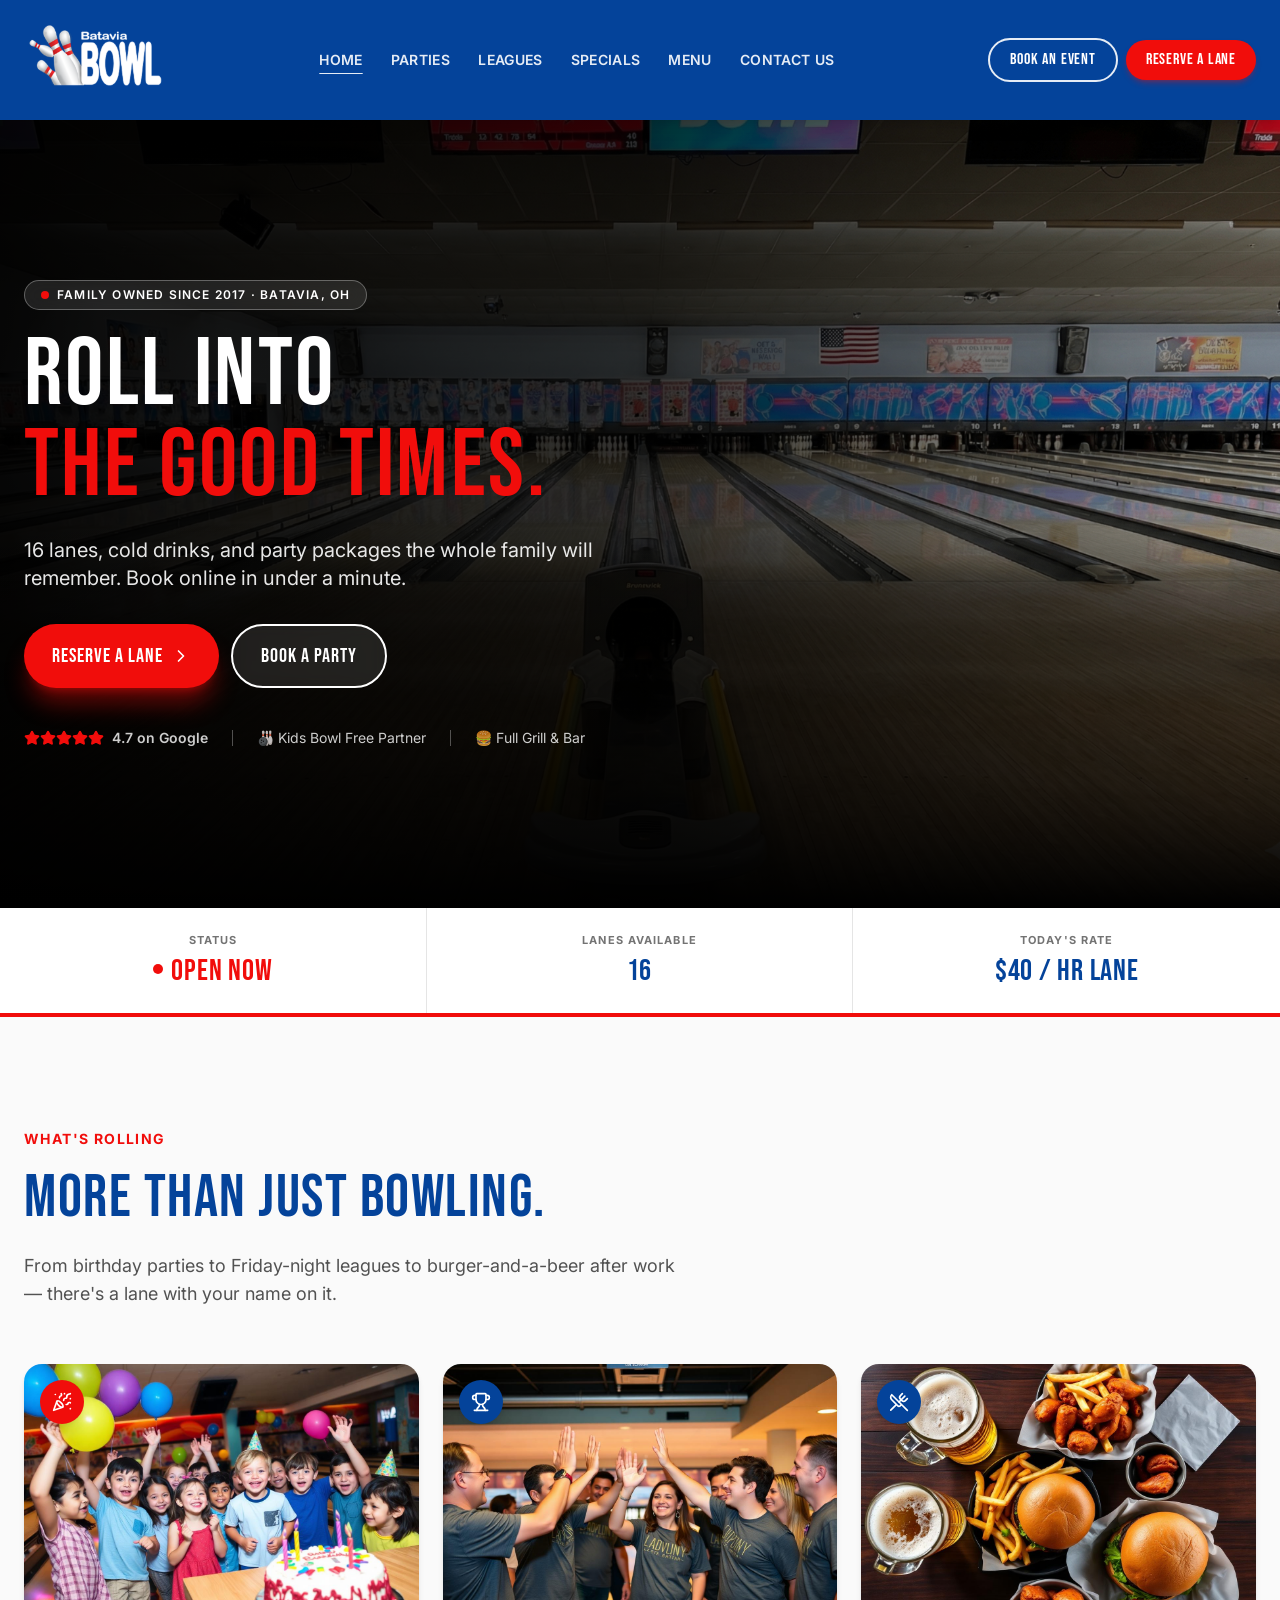
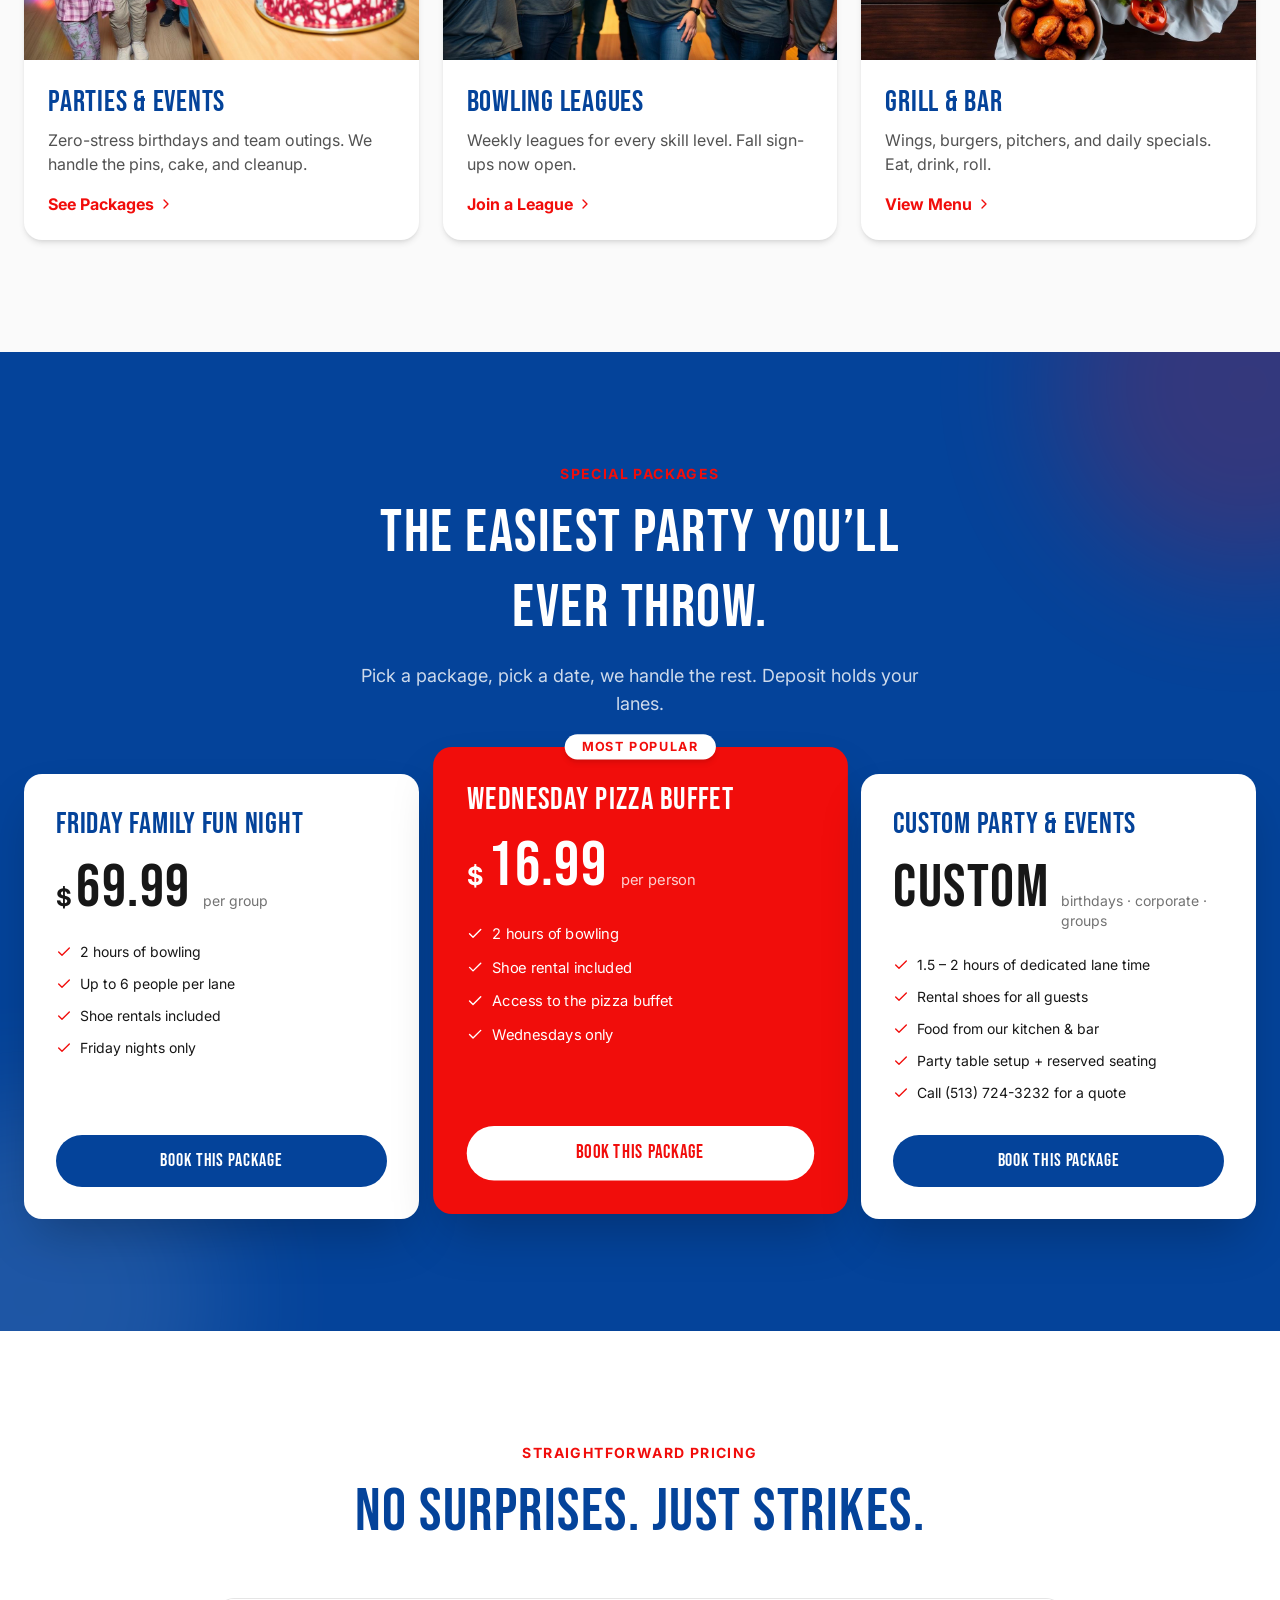
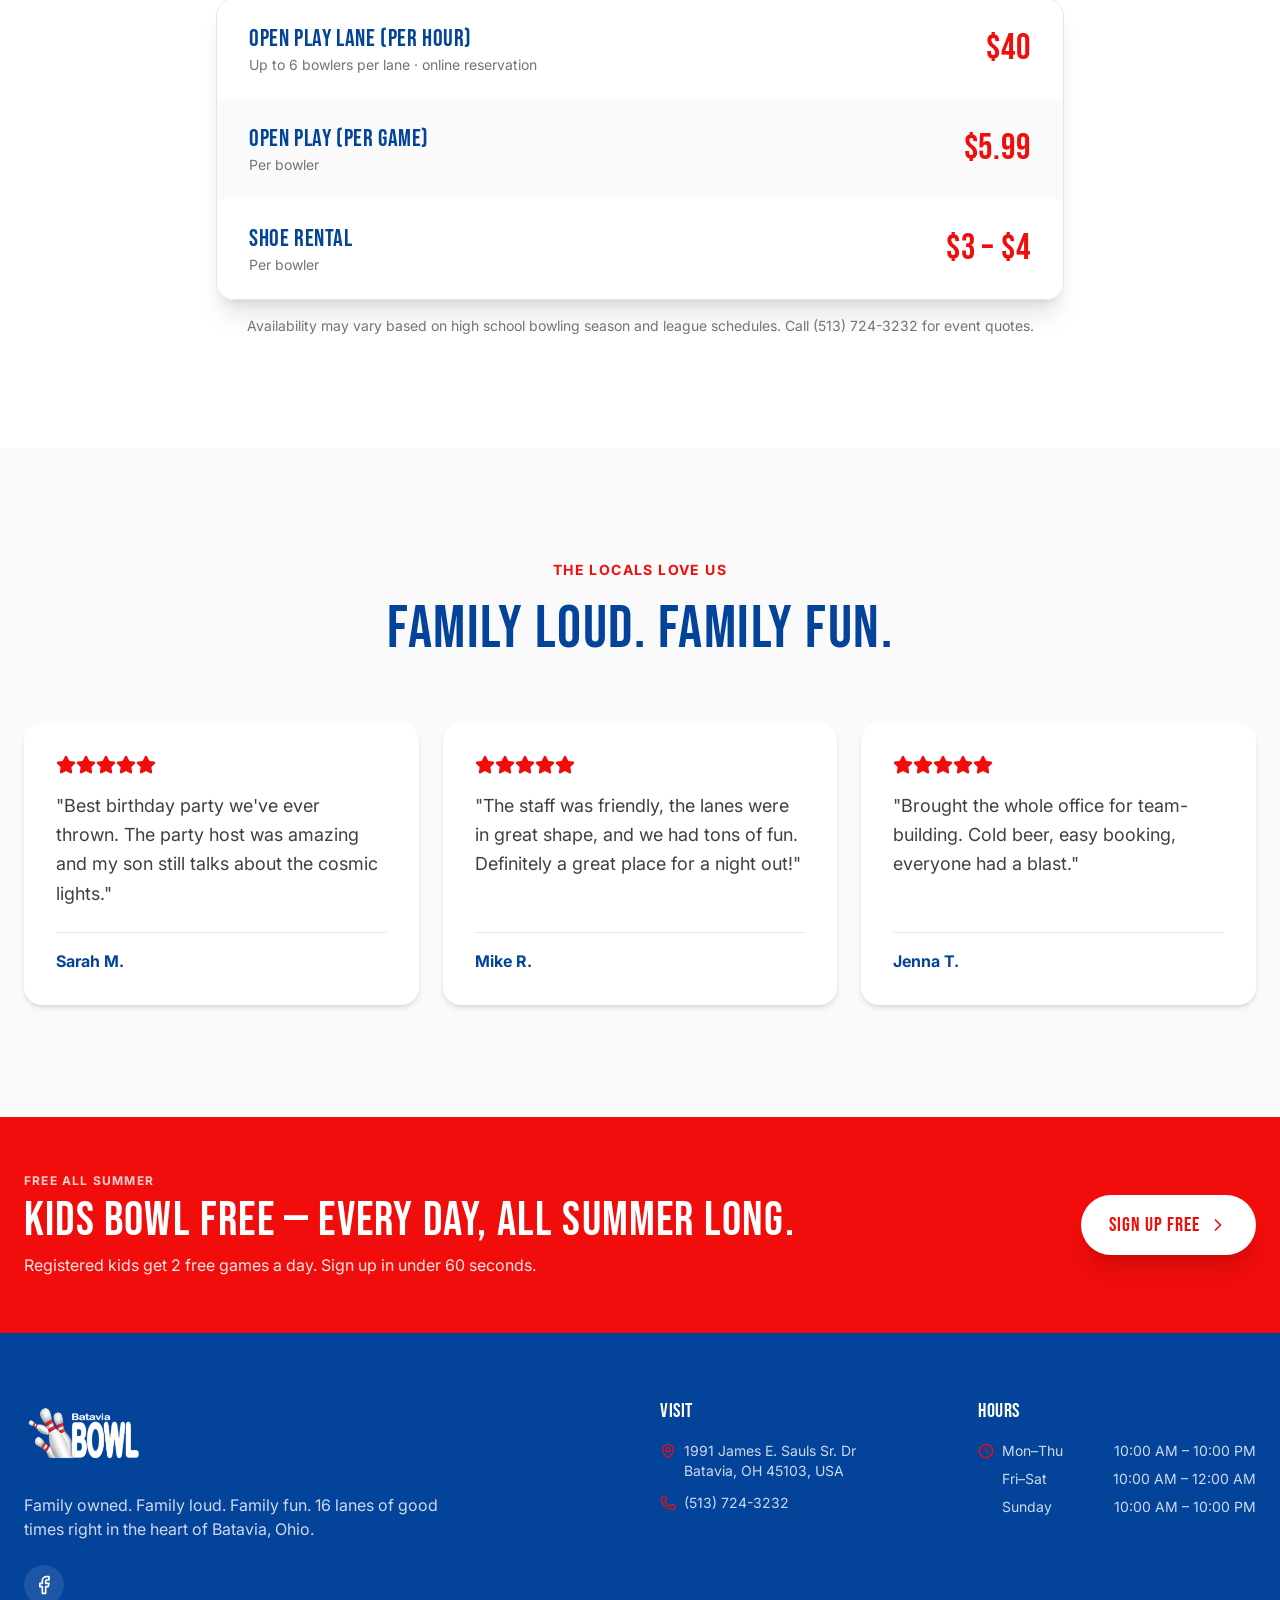
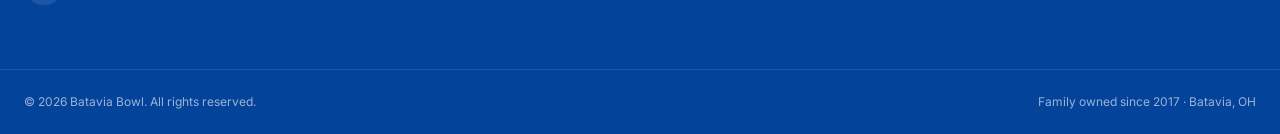
==== index.html @ 775bb680 "Undo: Website edit: Connector test (will be undone) (home)" ====
<!DOCTYPE html><html lang="en"><head><meta charSet="utf-8"/><meta name="viewport" content="width=device-width, initial-scale=1"/><link rel="preload" as="image" href="images/batavia-logo.png"/><link rel="preload" as="image" href="images/hero-lanes.png"/><link rel="stylesheet" href="assets/styles-CIpxWk8M.css" data-precedence="default"/><link rel="stylesheet" href="https://fonts.googleapis.com/css2?family=Bebas+Neue&amp;family=Inter:wght@400;500;600;700;800&amp;display=swap" data-precedence="default"/><title>Batavia Bowl — 16 Lanes, Parties &amp; Leagues in Batavia, OH</title><meta name="description" content="Family-owned bowling in Batavia, OH. Reserve a lane, book a birthday party, join a league, or grab a burger and a cold one at the grill."/><meta name="author" content="Batavia Bowl"/><meta property="og:title" content="Batavia Bowl — 16 Lanes, Parties &amp; Leagues in Batavia, OH"/><meta property="og:description" content="Family-owned bowling in Batavia, OH. Reserve a lane, book a birthday party, join a league, or grab a burger and a cold one at the grill."/><meta property="og:type" content="website"/><meta name="twitter:card" content="summary_large_image"/><meta name="twitter:title" content="Batavia Bowl — 16 Lanes, Parties &amp; Leagues in Batavia, OH"/><meta name="twitter:description" content="Family-owned bowling in Batavia, OH. Reserve a lane, book a birthday party, join a league, or grab a burger and a cold one at the grill."/><meta property="og:image" content="https://bataviabowl.com/images/hero-lanes.png"/><meta name="twitter:image" content="https://bataviabowl.com/images/hero-lanes.png"/><link rel="icon" href="favicon.ico" type="image/x-icon"/><link rel="preconnect" href="https://fonts.googleapis.com"/><link rel="preconnect" href="https://fonts.gstatic.com" crossorigin="anonymous"/>

</head><body><!--$--><div class="min-h-screen bg-white font-sans text-neutral-900"><header class="sticky top-0 z-40 bg-[#04439A] text-white shadow-lg"><div class="mx-auto flex max-w-7xl items-center justify-between gap-4 px-4 py-3 md:px-6"><a class="flex items-center active" href="./" data-status="active" aria-current="page"><img src="images/batavia-logo.png" alt="Batavia Bowl logo" class="h-20 w-auto object-contain md:h-24"/></a><nav class="hidden items-center gap-7 lg:flex"><a class="text-sm font-semibold uppercase tracking-wide text-white/90 transition hover:text-white text-white underline underline-offset-8" href="./" data-status="active" aria-current="page">Home</a><a href="parties/" class="text-sm font-semibold uppercase tracking-wide text-white/90 transition hover:text-white">Parties</a><a href="leagues/" class="text-sm font-semibold uppercase tracking-wide text-white/90 transition hover:text-white">Leagues</a><a href="specials/" class="text-sm font-semibold uppercase tracking-wide text-white/90 transition hover:text-white">Specials</a><a href="menu/" class="text-sm font-semibold uppercase tracking-wide text-white/90 transition hover:text-white">Menu</a><a href="contact/" class="text-sm font-semibold uppercase tracking-wide text-white/90 transition hover:text-white">Contact Us</a></nav><div class="hidden items-center gap-2 md:flex"><a href="https://api.leadconnectorhq.com/widget/form/eSursZNUZyg93Iup5MTq/?utm_campaign=bb_parties_campaign&amp;utm_source=Facebook+Ads&amp;utm_medium=Ads&amp;utm_content=book_your_party_here" target="_blank" rel="noreferrer" class="rounded-full border-2 border-white/90 px-4 py-2 font-display text-sm tracking-wider text-white transition hover:bg-white hover:text-[#04439A] lg:px-5 lg:text-base">Book an Event</a><a href="https://www.bowlnow.com/places/dK0dpq3gt28Mn5Jg6MRx/products" target="_blank" rel="noreferrer" class="rounded-full bg-[#F10D0B] px-4 py-2 font-display text-sm tracking-wider text-white shadow-md shadow-[#F10D0B]/30 transition hover:brightness-110 lg:px-5 lg:text-base">Reserve a Lane</a></div></div></header><section class="relative overflow-hidden bg-black" id="reserve"><div class="absolute inset-0"><img src="images/hero-lanes.png" alt="Batavia Bowl lanes" width="1920" height="1280" class="h-full w-full object-cover opacity-70"/><div class="absolute inset-0 bg-gradient-to-r from-black/95 via-black/70 to-transparent"></div><div class="absolute inset-0 bg-gradient-to-t from-black via-transparent to-transparent"></div></div><div class="relative mx-auto max-w-7xl px-4 py-20 md:px-6 md:py-32 lg:py-40"><div class="max-w-2xl text-white"><div class="mb-5 inline-flex items-center gap-2 rounded-full border border-white/30 bg-white/10 px-4 py-1.5 text-xs font-semibold uppercase tracking-widest backdrop-blur"><span class="h-2 w-2 animate-pulse rounded-full bg-[#F10D0B]"></span>Family owned since 2017 · Batavia, OH</div><h1 class="font-display text-5xl leading-[0.95] tracking-wide md:text-7xl lg:text-8xl">Roll Into <br/><span class="text-[#F10D0B]">The Good Times.</span></h1><p class="mt-6 max-w-xl text-lg text-white/90 md:text-xl">16 lanes, cold drinks, and party packages the whole family will remember. Book online in under a minute.</p><div class="mt-8 flex flex-wrap gap-3"><a href="https://www.bowlnow.com/places/dK0dpq3gt28Mn5Jg6MRx/products" target="_blank" rel="noopener noreferrer" class="group inline-flex items-center gap-2 rounded-full bg-[#F10D0B] px-7 py-4 font-display text-xl tracking-wider text-white shadow-xl shadow-[#F10D0B]/40 transition hover:brightness-110">Reserve a Lane<svg xmlns="http://www.w3.org/2000/svg" width="24" height="24" viewBox="0 0 24 24" fill="none" stroke="currentColor" stroke-width="2" stroke-linecap="round" stroke-linejoin="round" class="lucide lucide-chevron-right h-5 w-5 transition group-hover:translate-x-1" aria-hidden="true"><path d="m9 18 6-6-6-6"></path></svg></a><a href="https://api.leadconnectorhq.com/widget/form/eSursZNUZyg93Iup5MTq/?utm_campaign=bb_parties_campaign&amp;utm_source=Facebook+Ads&amp;utm_medium=Ads&amp;utm_content=book_your_party_here" target="_blank" rel="noopener noreferrer" class="inline-flex items-center gap-2 rounded-full border-2 border-white bg-white/10 px-7 py-4 font-display text-xl tracking-wider text-white backdrop-blur transition hover:bg-white hover:text-[#04439A]">Book a Party</a></div><div class="mt-10 flex flex-wrap items-center gap-6 text-sm text-white/80"><div class="flex items-center gap-2"><div class="flex text-[#F10D0B]"><svg xmlns="http://www.w3.org/2000/svg" width="24" height="24" viewBox="0 0 24 24" fill="none" stroke="currentColor" stroke-width="2" stroke-linecap="round" stroke-linejoin="round" class="lucide lucide-star h-4 w-4 fill-[#F10D0B]" aria-hidden="true"><path d="M11.525 2.295a.53.53 0 0 1 .95 0l2.31 4.679a2.123 2.123 0 0 0 1.595 1.16l5.166.756a.53.53 0 0 1 .294.904l-3.736 3.638a2.123 2.123 0 0 0-.611 1.878l.882 5.14a.53.53 0 0 1-.771.56l-4.618-2.428a2.122 2.122 0 0 0-1.973 0L6.396 21.01a.53.53 0 0 1-.77-.56l.881-5.139a2.122 2.122 0 0 0-.611-1.879L2.16 9.795a.53.53 0 0 1 .294-.906l5.165-.755a2.122 2.122 0 0 0 1.597-1.16z"></path></svg><svg xmlns="http://www.w3.org/2000/svg" width="24" height="24" viewBox="0 0 24 24" fill="none" stroke="currentColor" stroke-width="2" stroke-linecap="round" stroke-linejoin="round" class="lucide lucide-star h-4 w-4 fill-[#F10D0B]" aria-hidden="true"><path d="M11.525 2.295a.53.53 0 0 1 .95 0l2.31 4.679a2.123 2.123 0 0 0 1.595 1.16l5.166.756a.53.53 0 0 1 .294.904l-3.736 3.638a2.123 2.123 0 0 0-.611 1.878l.882 5.14a.53.53 0 0 1-.771.56l-4.618-2.428a2.122 2.122 0 0 0-1.973 0L6.396 21.01a.53.53 0 0 1-.77-.56l.881-5.139a2.122 2.122 0 0 0-.611-1.879L2.16 9.795a.53.53 0 0 1 .294-.906l5.165-.755a2.122 2.122 0 0 0 1.597-1.16z"></path></svg><svg xmlns="http://www.w3.org/2000/svg" width="24" height="24" viewBox="0 0 24 24" fill="none" stroke="currentColor" stroke-width="2" stroke-linecap="round" stroke-linejoin="round" class="lucide lucide-star h-4 w-4 fill-[#F10D0B]" aria-hidden="true"><path d="M11.525 2.295a.53.53 0 0 1 .95 0l2.31 4.679a2.123 2.123 0 0 0 1.595 1.16l5.166.756a.53.53 0 0 1 .294.904l-3.736 3.638a2.123 2.123 0 0 0-.611 1.878l.882 5.14a.53.53 0 0 1-.771.56l-4.618-2.428a2.122 2.122 0 0 0-1.973 0L6.396 21.01a.53.53 0 0 1-.77-.56l.881-5.139a2.122 2.122 0 0 0-.611-1.879L2.16 9.795a.53.53 0 0 1 .294-.906l5.165-.755a2.122 2.122 0 0 0 1.597-1.16z"></path></svg><svg xmlns="http://www.w3.org/2000/svg" width="24" height="24" viewBox="0 0 24 24" fill="none" stroke="currentColor" stroke-width="2" stroke-linecap="round" stroke-linejoin="round" class="lucide lucide-star h-4 w-4 fill-[#F10D0B]" aria-hidden="true"><path d="M11.525 2.295a.53.53 0 0 1 .95 0l2.31 4.679a2.123 2.123 0 0 0 1.595 1.16l5.166.756a.53.53 0 0 1 .294.904l-3.736 3.638a2.123 2.123 0 0 0-.611 1.878l.882 5.14a.53.53 0 0 1-.771.56l-4.618-2.428a2.122 2.122 0 0 0-1.973 0L6.396 21.01a.53.53 0 0 1-.77-.56l.881-5.139a2.122 2.122 0 0 0-.611-1.879L2.16 9.795a.53.53 0 0 1 .294-.906l5.165-.755a2.122 2.122 0 0 0 1.597-1.16z"></path></svg><svg xmlns="http://www.w3.org/2000/svg" width="24" height="24" viewBox="0 0 24 24" fill="none" stroke="currentColor" stroke-width="2" stroke-linecap="round" stroke-linejoin="round" class="lucide lucide-star h-4 w-4 fill-[#F10D0B]" aria-hidden="true"><path d="M11.525 2.295a.53.53 0 0 1 .95 0l2.31 4.679a2.123 2.123 0 0 0 1.595 1.16l5.166.756a.53.53 0 0 1 .294.904l-3.736 3.638a2.123 2.123 0 0 0-.611 1.878l.882 5.14a.53.53 0 0 1-.771.56l-4.618-2.428a2.122 2.122 0 0 0-1.973 0L6.396 21.01a.53.53 0 0 1-.77-.56l.881-5.139a2.122 2.122 0 0 0-.611-1.879L2.16 9.795a.53.53 0 0 1 .294-.906l5.165-.755a2.122 2.122 0 0 0 1.597-1.16z"></path></svg></div><span class="font-semibold">4.7 on Google</span></div><div class="hidden h-4 w-px bg-white/30 md:block"></div><span>🎳 Kids Bowl Free Partner</span><div class="hidden h-4 w-px bg-white/30 md:block"></div><span>🍔 Full Grill &amp; Bar</span></div></div></div></section><section class="border-b-4 border-[#F10D0B] bg-white"><div class="mx-auto grid max-w-7xl grid-cols-1 divide-x divide-neutral-200 md:grid-cols-3"><div class="px-4 py-5 text-center md:px-6 md:py-6"><div class="text-[11px] font-bold uppercase tracking-widest text-neutral-500">Status</div><div class="mt-1 font-display text-2xl tracking-wide md:text-3xl text-[#F10D0B]"><span class="mr-2 inline-block h-2.5 w-2.5 animate-pulse rounded-full bg-[#F10D0B] align-middle"></span>Open Now</div></div><div class="px-4 py-5 text-center md:px-6 md:py-6"><div class="text-[11px] font-bold uppercase tracking-widest text-neutral-500">Lanes Available</div><div class="mt-1 font-display text-2xl tracking-wide md:text-3xl text-[#04439A]">16</div></div><div class="px-4 py-5 text-center md:px-6 md:py-6"><div class="text-[11px] font-bold uppercase tracking-widest text-neutral-500">Today&#x27;s Rate</div><div class="mt-1 font-display text-2xl tracking-wide md:text-3xl text-[#04439A]">$40 / hr lane</div></div></div></section><section id="open-bowling" class="bg-neutral-50 py-20 md:py-28"><div class="mx-auto max-w-7xl px-4 md:px-6"><div class="mb-14 max-w-2xl"><div class="mb-3 text-sm font-bold uppercase tracking-widest text-[#F10D0B]">What&#x27;s Rolling</div><h2 class="font-display text-4xl leading-tight tracking-wide text-[#04439A] md:text-6xl">More Than Just Bowling.</h2><p class="mt-4 text-lg text-neutral-600">From birthday parties to Friday-night leagues to burger-and-a-beer after work — there&#x27;s a lane with your name on it.</p></div><div class="grid gap-6 md:grid-cols-3"><a href="parties/" class="group relative overflow-hidden rounded-2xl bg-white shadow-md transition hover:-translate-y-1 hover:shadow-2xl"><div class="relative aspect-[4/3] overflow-hidden"><img src="assets/party-kids-CyLF9zS3.jpg" alt="Parties &amp; Events" loading="lazy" width="1200" height="900" class="h-full w-full object-cover transition duration-500 group-hover:scale-105"/><div class="absolute left-4 top-4 flex h-11 w-11 items-center justify-center rounded-full text-white shadow-lg" style="background-color:#F10D0B"><svg xmlns="http://www.w3.org/2000/svg" width="24" height="24" viewBox="0 0 24 24" fill="none" stroke="currentColor" stroke-width="2" stroke-linecap="round" stroke-linejoin="round" class="lucide lucide-party-popper h-5 w-5" aria-hidden="true"><path d="M5.8 11.3 2 22l10.7-3.79"></path><path d="M4 3h.01"></path><path d="M22 8h.01"></path><path d="M15 2h.01"></path><path d="M22 20h.01"></path><path d="m22 2-2.24.75a2.9 2.9 0 0 0-1.96 3.12c.1.86-.57 1.63-1.45 1.63h-.38c-.86 0-1.6.6-1.76 1.44L14 10"></path><path d="m22 13-.82-.33c-.86-.34-1.82.2-1.98 1.11c-.11.7-.72 1.22-1.43 1.22H17"></path><path d="m11 2 .33.82c.34.86-.2 1.82-1.11 1.98C9.52 4.9 9 5.52 9 6.23V7"></path><path d="M11 13c1.93 1.93 2.83 4.17 2 5-.83.83-3.07-.07-5-2-1.93-1.93-2.83-4.17-2-5 .83-.83 3.07.07 5 2Z"></path></svg></div></div><div class="p-6"><h3 class="font-display text-2xl tracking-wide text-[#04439A] md:text-3xl">Parties &amp; Events</h3><p class="mt-2 text-neutral-600">Zero-stress birthdays and team outings. We handle the pins, cake, and cleanup.</p><span class="mt-4 inline-flex items-center gap-1 font-bold text-[#F10D0B]">See Packages<svg xmlns="http://www.w3.org/2000/svg" width="24" height="24" viewBox="0 0 24 24" fill="none" stroke="currentColor" stroke-width="2" stroke-linecap="round" stroke-linejoin="round" class="lucide lucide-chevron-right h-4 w-4 transition group-hover:translate-x-1" aria-hidden="true"><path d="m9 18 6-6-6-6"></path></svg></span></div></a><a href="leagues/" class="group relative overflow-hidden rounded-2xl bg-white shadow-md transition hover:-translate-y-1 hover:shadow-2xl"><div class="relative aspect-[4/3] overflow-hidden"><img src="assets/league-team-BLx3RUnw.jpg" alt="Bowling Leagues" loading="lazy" width="1200" height="900" class="h-full w-full object-cover transition duration-500 group-hover:scale-105"/><div class="absolute left-4 top-4 flex h-11 w-11 items-center justify-center rounded-full text-white shadow-lg" style="background-color:#04439A"><svg xmlns="http://www.w3.org/2000/svg" width="24" height="24" viewBox="0 0 24 24" fill="none" stroke="currentColor" stroke-width="2" stroke-linecap="round" stroke-linejoin="round" class="lucide lucide-trophy h-5 w-5" aria-hidden="true"><path d="M10 14.66v1.626a2 2 0 0 1-.976 1.696A5 5 0 0 0 7 21.978"></path><path d="M14 14.66v1.626a2 2 0 0 0 .976 1.696A5 5 0 0 1 17 21.978"></path><path d="M18 9h1.5a1 1 0 0 0 0-5H18"></path><path d="M4 22h16"></path><path d="M6 9a6 6 0 0 0 12 0V3a1 1 0 0 0-1-1H7a1 1 0 0 0-1 1z"></path><path d="M6 9H4.5a1 1 0 0 1 0-5H6"></path></svg></div></div><div class="p-6"><h3 class="font-display text-2xl tracking-wide text-[#04439A] md:text-3xl">Bowling Leagues</h3><p class="mt-2 text-neutral-600">Weekly leagues for every skill level. Fall sign-ups now open.</p><span class="mt-4 inline-flex items-center gap-1 font-bold text-[#F10D0B]">Join a League<svg xmlns="http://www.w3.org/2000/svg" width="24" height="24" viewBox="0 0 24 24" fill="none" stroke="currentColor" stroke-width="2" stroke-linecap="round" stroke-linejoin="round" class="lucide lucide-chevron-right h-4 w-4 transition group-hover:translate-x-1" aria-hidden="true"><path d="m9 18 6-6-6-6"></path></svg></span></div></a><a href="menu/" class="group relative overflow-hidden rounded-2xl bg-white shadow-md transition hover:-translate-y-1 hover:shadow-2xl"><div class="relative aspect-[4/3] overflow-hidden"><img src="assets/grill-food-BrB6WNMg.jpg" alt="Grill &amp; Bar" loading="lazy" width="1200" height="900" class="h-full w-full object-cover transition duration-500 group-hover:scale-105"/><div class="absolute left-4 top-4 flex h-11 w-11 items-center justify-center rounded-full text-white shadow-lg" style="background-color:#04439A"><svg xmlns="http://www.w3.org/2000/svg" width="24" height="24" viewBox="0 0 24 24" fill="none" stroke="currentColor" stroke-width="2" stroke-linecap="round" stroke-linejoin="round" class="lucide lucide-utensils-crossed h-5 w-5" aria-hidden="true"><path d="m16 2-2.3 2.3a3 3 0 0 0 0 4.2l1.8 1.8a3 3 0 0 0 4.2 0L22 8"></path><path d="M15 15 3.3 3.3a4.2 4.2 0 0 0 0 6l7.3 7.3c.7.7 2 .7 2.8 0L15 15Zm0 0 7 7"></path><path d="m2.1 21.8 6.4-6.3"></path><path d="m19 5-7 7"></path></svg></div></div><div class="p-6"><h3 class="font-display text-2xl tracking-wide text-[#04439A] md:text-3xl">Grill &amp; Bar</h3><p class="mt-2 text-neutral-600">Wings, burgers, pitchers, and daily specials. Eat, drink, roll.</p><span class="mt-4 inline-flex items-center gap-1 font-bold text-[#F10D0B]">View Menu<svg xmlns="http://www.w3.org/2000/svg" width="24" height="24" viewBox="0 0 24 24" fill="none" stroke="currentColor" stroke-width="2" stroke-linecap="round" stroke-linejoin="round" class="lucide lucide-chevron-right h-4 w-4 transition group-hover:translate-x-1" aria-hidden="true"><path d="m9 18 6-6-6-6"></path></svg></span></div></a></div></div></section><section id="parties" class="relative overflow-hidden bg-[#04439A] py-20 text-white md:py-28"><div class="pointer-events-none absolute -right-40 -top-40 h-96 w-96 rounded-full bg-[#F10D0B] opacity-20 blur-3xl"></div><div class="pointer-events-none absolute -bottom-40 -left-40 h-96 w-96 rounded-full bg-white opacity-10 blur-3xl"></div><div class="relative mx-auto max-w-7xl px-4 md:px-6"><div class="mb-14 text-center"><div class="mb-3 text-sm font-bold uppercase tracking-widest text-[#F10D0B]">Special Packages</div><h2 class="font-display text-4xl leading-tight tracking-wide md:text-6xl">The Easiest Party You’ll <br class="hidden md:block"/>Ever Throw.</h2><p class="mx-auto mt-4 max-w-xl text-lg text-white/80">Pick a package, pick a date, we handle the rest. Deposit holds your lanes.</p></div><div class="grid gap-6 md:grid-cols-3"><div class="relative flex flex-col rounded-2xl p-8 shadow-2xl bg-white text-neutral-900"><h3 class="font-display text-3xl tracking-wide text-[#04439A]">Friday Family Fun Night</h3><div class="mt-4 flex items-baseline gap-1"><span class="text-2xl font-bold">$</span><span class="font-display text-6xl tracking-wide">69.99</span><span class="ml-2 text-sm text-neutral-500">per group</span></div><ul class="mt-6 flex-1 space-y-3"><li class="flex items-start gap-2 text-sm"><svg xmlns="http://www.w3.org/2000/svg" width="24" height="24" viewBox="0 0 24 24" fill="none" stroke="currentColor" stroke-width="2" stroke-linecap="round" stroke-linejoin="round" class="lucide lucide-check mt-0.5 h-4 w-4 flex-shrink-0 text-[#F10D0B]" aria-hidden="true"><path d="M20 6 9 17l-5-5"></path></svg><span>2 hours of bowling</span></li><li class="flex items-start gap-2 text-sm"><svg xmlns="http://www.w3.org/2000/svg" width="24" height="24" viewBox="0 0 24 24" fill="none" stroke="currentColor" stroke-width="2" stroke-linecap="round" stroke-linejoin="round" class="lucide lucide-check mt-0.5 h-4 w-4 flex-shrink-0 text-[#F10D0B]" aria-hidden="true"><path d="M20 6 9 17l-5-5"></path></svg><span>Up to 6 people per lane</span></li><li class="flex items-start gap-2 text-sm"><svg xmlns="http://www.w3.org/2000/svg" width="24" height="24" viewBox="0 0 24 24" fill="none" stroke="currentColor" stroke-width="2" stroke-linecap="round" stroke-linejoin="round" class="lucide lucide-check mt-0.5 h-4 w-4 flex-shrink-0 text-[#F10D0B]" aria-hidden="true"><path d="M20 6 9 17l-5-5"></path></svg><span>Shoe rentals included</span></li><li class="flex items-start gap-2 text-sm"><svg xmlns="http://www.w3.org/2000/svg" width="24" height="24" viewBox="0 0 24 24" fill="none" stroke="currentColor" stroke-width="2" stroke-linecap="round" stroke-linejoin="round" class="lucide lucide-check mt-0.5 h-4 w-4 flex-shrink-0 text-[#F10D0B]" aria-hidden="true"><path d="M20 6 9 17l-5-5"></path></svg><span>Friday nights only</span></li></ul><a href="https://api.leadconnectorhq.com/widget/form/eSursZNUZyg93Iup5MTq/?utm_campaign=bb_parties_campaign&amp;utm_source=Facebook+Ads&amp;utm_medium=Ads&amp;utm_content=book_your_party_here" target="_blank" rel="noopener noreferrer" class="mt-8 inline-flex items-center justify-center gap-2 rounded-full px-6 py-3 font-display text-lg tracking-wider transition bg-[#04439A] text-white hover:brightness-110">Book This Package</a></div><div class="relative flex flex-col rounded-2xl p-8 shadow-2xl scale-100 bg-[#F10D0B] text-white md:-translate-y-4 md:scale-105"><span class="absolute -top-3 left-1/2 -translate-x-1/2 rounded-full bg-white px-4 py-1 text-xs font-bold uppercase tracking-widest text-[#F10D0B] shadow-md">Most Popular</span><h3 class="font-display text-3xl tracking-wide text-white">Wednesday Pizza Buffet</h3><div class="mt-4 flex items-baseline gap-1"><span class="text-2xl font-bold">$</span><span class="font-display text-6xl tracking-wide">16.99</span><span class="ml-2 text-sm text-white/80">per person</span></div><ul class="mt-6 flex-1 space-y-3"><li class="flex items-start gap-2 text-sm"><svg xmlns="http://www.w3.org/2000/svg" width="24" height="24" viewBox="0 0 24 24" fill="none" stroke="currentColor" stroke-width="2" stroke-linecap="round" stroke-linejoin="round" class="lucide lucide-check mt-0.5 h-4 w-4 flex-shrink-0 text-white" aria-hidden="true"><path d="M20 6 9 17l-5-5"></path></svg><span>2 hours of bowling</span></li><li class="flex items-start gap-2 text-sm"><svg xmlns="http://www.w3.org/2000/svg" width="24" height="24" viewBox="0 0 24 24" fill="none" stroke="currentColor" stroke-width="2" stroke-linecap="round" stroke-linejoin="round" class="lucide lucide-check mt-0.5 h-4 w-4 flex-shrink-0 text-white" aria-hidden="true"><path d="M20 6 9 17l-5-5"></path></svg><span>Shoe rental included</span></li><li class="flex items-start gap-2 text-sm"><svg xmlns="http://www.w3.org/2000/svg" width="24" height="24" viewBox="0 0 24 24" fill="none" stroke="currentColor" stroke-width="2" stroke-linecap="round" stroke-linejoin="round" class="lucide lucide-check mt-0.5 h-4 w-4 flex-shrink-0 text-white" aria-hidden="true"><path d="M20 6 9 17l-5-5"></path></svg><span>Access to the pizza buffet</span></li><li class="flex items-start gap-2 text-sm"><svg xmlns="http://www.w3.org/2000/svg" width="24" height="24" viewBox="0 0 24 24" fill="none" stroke="currentColor" stroke-width="2" stroke-linecap="round" stroke-linejoin="round" class="lucide lucide-check mt-0.5 h-4 w-4 flex-shrink-0 text-white" aria-hidden="true"><path d="M20 6 9 17l-5-5"></path></svg><span>Wednesdays only</span></li></ul><a href="https://api.leadconnectorhq.com/widget/form/eSursZNUZyg93Iup5MTq/?utm_campaign=bb_parties_campaign&amp;utm_source=Facebook+Ads&amp;utm_medium=Ads&amp;utm_content=book_your_party_here" target="_blank" rel="noopener noreferrer" class="mt-8 inline-flex items-center justify-center gap-2 rounded-full px-6 py-3 font-display text-lg tracking-wider transition bg-white text-[#F10D0B] hover:bg-neutral-100">Book This Package</a></div><div class="relative flex flex-col rounded-2xl p-8 shadow-2xl bg-white text-neutral-900"><h3 class="font-display text-3xl tracking-wide text-[#04439A]">Custom Party &amp; Events</h3><div class="mt-4 flex items-baseline gap-1"><span class="font-display text-6xl tracking-wide">Custom</span><span class="ml-2 text-sm text-neutral-500">birthdays · corporate · groups</span></div><ul class="mt-6 flex-1 space-y-3"><li class="flex items-start gap-2 text-sm"><svg xmlns="http://www.w3.org/2000/svg" width="24" height="24" viewBox="0 0 24 24" fill="none" stroke="currentColor" stroke-width="2" stroke-linecap="round" stroke-linejoin="round" class="lucide lucide-check mt-0.5 h-4 w-4 flex-shrink-0 text-[#F10D0B]" aria-hidden="true"><path d="M20 6 9 17l-5-5"></path></svg><span>1.5 – 2 hours of dedicated lane time</span></li><li class="flex items-start gap-2 text-sm"><svg xmlns="http://www.w3.org/2000/svg" width="24" height="24" viewBox="0 0 24 24" fill="none" stroke="currentColor" stroke-width="2" stroke-linecap="round" stroke-linejoin="round" class="lucide lucide-check mt-0.5 h-4 w-4 flex-shrink-0 text-[#F10D0B]" aria-hidden="true"><path d="M20 6 9 17l-5-5"></path></svg><span>Rental shoes for all guests</span></li><li class="flex items-start gap-2 text-sm"><svg xmlns="http://www.w3.org/2000/svg" width="24" height="24" viewBox="0 0 24 24" fill="none" stroke="currentColor" stroke-width="2" stroke-linecap="round" stroke-linejoin="round" class="lucide lucide-check mt-0.5 h-4 w-4 flex-shrink-0 text-[#F10D0B]" aria-hidden="true"><path d="M20 6 9 17l-5-5"></path></svg><span>Food from our kitchen &amp; bar</span></li><li class="flex items-start gap-2 text-sm"><svg xmlns="http://www.w3.org/2000/svg" width="24" height="24" viewBox="0 0 24 24" fill="none" stroke="currentColor" stroke-width="2" stroke-linecap="round" stroke-linejoin="round" class="lucide lucide-check mt-0.5 h-4 w-4 flex-shrink-0 text-[#F10D0B]" aria-hidden="true"><path d="M20 6 9 17l-5-5"></path></svg><span>Party table setup + reserved seating</span></li><li class="flex items-start gap-2 text-sm"><svg xmlns="http://www.w3.org/2000/svg" width="24" height="24" viewBox="0 0 24 24" fill="none" stroke="currentColor" stroke-width="2" stroke-linecap="round" stroke-linejoin="round" class="lucide lucide-check mt-0.5 h-4 w-4 flex-shrink-0 text-[#F10D0B]" aria-hidden="true"><path d="M20 6 9 17l-5-5"></path></svg><span>Call (513) 724-3232 for a quote</span></li></ul><a href="https://api.leadconnectorhq.com/widget/form/eSursZNUZyg93Iup5MTq/?utm_campaign=bb_parties_campaign&amp;utm_source=Facebook+Ads&amp;utm_medium=Ads&amp;utm_content=book_your_party_here" target="_blank" rel="noopener noreferrer" class="mt-8 inline-flex items-center justify-center gap-2 rounded-full px-6 py-3 font-display text-lg tracking-wider transition bg-[#04439A] text-white hover:brightness-110">Book This Package</a></div></div></div></section><section id="pricing" class="bg-white py-20 md:py-28"><div class="mx-auto max-w-4xl px-4 md:px-6"><div class="mb-12 text-center"><div class="mb-3 text-sm font-bold uppercase tracking-widest text-[#F10D0B]">Straightforward Pricing</div><h2 class="font-display text-4xl leading-tight tracking-wide text-[#04439A] md:text-6xl">No Surprises. Just Strikes.</h2></div><div class="overflow-hidden rounded-2xl border border-neutral-200 shadow-xl"><div class="flex flex-col items-start justify-between gap-2 px-6 py-6 md:flex-row md:items-center md:px-8 bg-white"><div><div class="font-display text-xl tracking-wide text-[#04439A] md:text-2xl">Open Play Lane (per hour)</div><div class="text-sm text-neutral-500">Up to 6 bowlers per lane · online reservation</div></div><div class="font-display text-3xl tracking-wide text-[#F10D0B] md:text-4xl">$40</div></div><div class="flex flex-col items-start justify-between gap-2 px-6 py-6 md:flex-row md:items-center md:px-8 bg-neutral-50"><div><div class="font-display text-xl tracking-wide text-[#04439A] md:text-2xl">Open Play (per game)</div><div class="text-sm text-neutral-500">Per bowler</div></div><div class="font-display text-3xl tracking-wide text-[#F10D0B] md:text-4xl">$5.99</div></div><div class="flex flex-col items-start justify-between gap-2 px-6 py-6 md:flex-row md:items-center md:px-8 bg-white"><div><div class="font-display text-xl tracking-wide text-[#04439A] md:text-2xl">Shoe Rental</div><div class="text-sm text-neutral-500">Per bowler</div></div><div class="font-display text-3xl tracking-wide text-[#F10D0B] md:text-4xl">$3 – $4</div></div></div><p class="mt-4 text-center text-sm text-neutral-500">Availability may vary based on high school bowling season and league schedules. Call (513) 724-3232 for event quotes.</p></div></section><section class="bg-neutral-50 py-20 md:py-28"><div class="mx-auto max-w-7xl px-4 md:px-6"><div class="mb-14 text-center"><div class="mb-3 text-sm font-bold uppercase tracking-widest text-[#F10D0B]">The Locals Love Us</div><h2 class="font-display text-4xl leading-tight tracking-wide text-[#04439A] md:text-6xl">Family Loud. Family Fun.</h2></div><div class="grid gap-6 md:grid-cols-3"><figure class="flex flex-col rounded-2xl bg-white p-8 shadow-md"><div class="mb-4 flex text-[#F10D0B]"><svg xmlns="http://www.w3.org/2000/svg" width="24" height="24" viewBox="0 0 24 24" fill="none" stroke="currentColor" stroke-width="2" stroke-linecap="round" stroke-linejoin="round" class="lucide lucide-star h-5 w-5 fill-[#F10D0B]" aria-hidden="true"><path d="M11.525 2.295a.53.53 0 0 1 .95 0l2.31 4.679a2.123 2.123 0 0 0 1.595 1.16l5.166.756a.53.53 0 0 1 .294.904l-3.736 3.638a2.123 2.123 0 0 0-.611 1.878l.882 5.14a.53.53 0 0 1-.771.56l-4.618-2.428a2.122 2.122 0 0 0-1.973 0L6.396 21.01a.53.53 0 0 1-.77-.56l.881-5.139a2.122 2.122 0 0 0-.611-1.879L2.16 9.795a.53.53 0 0 1 .294-.906l5.165-.755a2.122 2.122 0 0 0 1.597-1.16z"></path></svg><svg xmlns="http://www.w3.org/2000/svg" width="24" height="24" viewBox="0 0 24 24" fill="none" stroke="currentColor" stroke-width="2" stroke-linecap="round" stroke-linejoin="round" class="lucide lucide-star h-5 w-5 fill-[#F10D0B]" aria-hidden="true"><path d="M11.525 2.295a.53.53 0 0 1 .95 0l2.31 4.679a2.123 2.123 0 0 0 1.595 1.16l5.166.756a.53.53 0 0 1 .294.904l-3.736 3.638a2.123 2.123 0 0 0-.611 1.878l.882 5.14a.53.53 0 0 1-.771.56l-4.618-2.428a2.122 2.122 0 0 0-1.973 0L6.396 21.01a.53.53 0 0 1-.77-.56l.881-5.139a2.122 2.122 0 0 0-.611-1.879L2.16 9.795a.53.53 0 0 1 .294-.906l5.165-.755a2.122 2.122 0 0 0 1.597-1.16z"></path></svg><svg xmlns="http://www.w3.org/2000/svg" width="24" height="24" viewBox="0 0 24 24" fill="none" stroke="currentColor" stroke-width="2" stroke-linecap="round" stroke-linejoin="round" class="lucide lucide-star h-5 w-5 fill-[#F10D0B]" aria-hidden="true"><path d="M11.525 2.295a.53.53 0 0 1 .95 0l2.31 4.679a2.123 2.123 0 0 0 1.595 1.16l5.166.756a.53.53 0 0 1 .294.904l-3.736 3.638a2.123 2.123 0 0 0-.611 1.878l.882 5.14a.53.53 0 0 1-.771.56l-4.618-2.428a2.122 2.122 0 0 0-1.973 0L6.396 21.01a.53.53 0 0 1-.77-.56l.881-5.139a2.122 2.122 0 0 0-.611-1.879L2.16 9.795a.53.53 0 0 1 .294-.906l5.165-.755a2.122 2.122 0 0 0 1.597-1.16z"></path></svg><svg xmlns="http://www.w3.org/2000/svg" width="24" height="24" viewBox="0 0 24 24" fill="none" stroke="currentColor" stroke-width="2" stroke-linecap="round" stroke-linejoin="round" class="lucide lucide-star h-5 w-5 fill-[#F10D0B]" aria-hidden="true"><path d="M11.525 2.295a.53.53 0 0 1 .95 0l2.31 4.679a2.123 2.123 0 0 0 1.595 1.16l5.166.756a.53.53 0 0 1 .294.904l-3.736 3.638a2.123 2.123 0 0 0-.611 1.878l.882 5.14a.53.53 0 0 1-.771.56l-4.618-2.428a2.122 2.122 0 0 0-1.973 0L6.396 21.01a.53.53 0 0 1-.77-.56l.881-5.139a2.122 2.122 0 0 0-.611-1.879L2.16 9.795a.53.53 0 0 1 .294-.906l5.165-.755a2.122 2.122 0 0 0 1.597-1.16z"></path></svg><svg xmlns="http://www.w3.org/2000/svg" width="24" height="24" viewBox="0 0 24 24" fill="none" stroke="currentColor" stroke-width="2" stroke-linecap="round" stroke-linejoin="round" class="lucide lucide-star h-5 w-5 fill-[#F10D0B]" aria-hidden="true"><path d="M11.525 2.295a.53.53 0 0 1 .95 0l2.31 4.679a2.123 2.123 0 0 0 1.595 1.16l5.166.756a.53.53 0 0 1 .294.904l-3.736 3.638a2.123 2.123 0 0 0-.611 1.878l.882 5.14a.53.53 0 0 1-.771.56l-4.618-2.428a2.122 2.122 0 0 0-1.973 0L6.396 21.01a.53.53 0 0 1-.77-.56l.881-5.139a2.122 2.122 0 0 0-.611-1.879L2.16 9.795a.53.53 0 0 1 .294-.906l5.165-.755a2.122 2.122 0 0 0 1.597-1.16z"></path></svg></div><blockquote class="flex-1 text-lg leading-relaxed text-neutral-700">&quot;<!-- -->Best birthday party we&#x27;ve ever thrown. The party host was amazing and my son still talks about the cosmic lights.<!-- -->&quot;</blockquote><figcaption class="mt-6 border-t border-neutral-200 pt-4"><div class="font-bold text-[#04439A]">Sarah M.</div></figcaption></figure><figure class="flex flex-col rounded-2xl bg-white p-8 shadow-md"><div class="mb-4 flex text-[#F10D0B]"><svg xmlns="http://www.w3.org/2000/svg" width="24" height="24" viewBox="0 0 24 24" fill="none" stroke="currentColor" stroke-width="2" stroke-linecap="round" stroke-linejoin="round" class="lucide lucide-star h-5 w-5 fill-[#F10D0B]" aria-hidden="true"><path d="M11.525 2.295a.53.53 0 0 1 .95 0l2.31 4.679a2.123 2.123 0 0 0 1.595 1.16l5.166.756a.53.53 0 0 1 .294.904l-3.736 3.638a2.123 2.123 0 0 0-.611 1.878l.882 5.14a.53.53 0 0 1-.771.56l-4.618-2.428a2.122 2.122 0 0 0-1.973 0L6.396 21.01a.53.53 0 0 1-.77-.56l.881-5.139a2.122 2.122 0 0 0-.611-1.879L2.16 9.795a.53.53 0 0 1 .294-.906l5.165-.755a2.122 2.122 0 0 0 1.597-1.16z"></path></svg><svg xmlns="http://www.w3.org/2000/svg" width="24" height="24" viewBox="0 0 24 24" fill="none" stroke="currentColor" stroke-width="2" stroke-linecap="round" stroke-linejoin="round" class="lucide lucide-star h-5 w-5 fill-[#F10D0B]" aria-hidden="true"><path d="M11.525 2.295a.53.53 0 0 1 .95 0l2.31 4.679a2.123 2.123 0 0 0 1.595 1.16l5.166.756a.53.53 0 0 1 .294.904l-3.736 3.638a2.123 2.123 0 0 0-.611 1.878l.882 5.14a.53.53 0 0 1-.771.56l-4.618-2.428a2.122 2.122 0 0 0-1.973 0L6.396 21.01a.53.53 0 0 1-.77-.56l.881-5.139a2.122 2.122 0 0 0-.611-1.879L2.16 9.795a.53.53 0 0 1 .294-.906l5.165-.755a2.122 2.122 0 0 0 1.597-1.16z"></path></svg><svg xmlns="http://www.w3.org/2000/svg" width="24" height="24" viewBox="0 0 24 24" fill="none" stroke="currentColor" stroke-width="2" stroke-linecap="round" stroke-linejoin="round" class="lucide lucide-star h-5 w-5 fill-[#F10D0B]" aria-hidden="true"><path d="M11.525 2.295a.53.53 0 0 1 .95 0l2.31 4.679a2.123 2.123 0 0 0 1.595 1.16l5.166.756a.53.53 0 0 1 .294.904l-3.736 3.638a2.123 2.123 0 0 0-.611 1.878l.882 5.14a.53.53 0 0 1-.771.56l-4.618-2.428a2.122 2.122 0 0 0-1.973 0L6.396 21.01a.53.53 0 0 1-.77-.56l.881-5.139a2.122 2.122 0 0 0-.611-1.879L2.16 9.795a.53.53 0 0 1 .294-.906l5.165-.755a2.122 2.122 0 0 0 1.597-1.16z"></path></svg><svg xmlns="http://www.w3.org/2000/svg" width="24" height="24" viewBox="0 0 24 24" fill="none" stroke="currentColor" stroke-width="2" stroke-linecap="round" stroke-linejoin="round" class="lucide lucide-star h-5 w-5 fill-[#F10D0B]" aria-hidden="true"><path d="M11.525 2.295a.53.53 0 0 1 .95 0l2.31 4.679a2.123 2.123 0 0 0 1.595 1.16l5.166.756a.53.53 0 0 1 .294.904l-3.736 3.638a2.123 2.123 0 0 0-.611 1.878l.882 5.14a.53.53 0 0 1-.771.56l-4.618-2.428a2.122 2.122 0 0 0-1.973 0L6.396 21.01a.53.53 0 0 1-.77-.56l.881-5.139a2.122 2.122 0 0 0-.611-1.879L2.16 9.795a.53.53 0 0 1 .294-.906l5.165-.755a2.122 2.122 0 0 0 1.597-1.16z"></path></svg><svg xmlns="http://www.w3.org/2000/svg" width="24" height="24" viewBox="0 0 24 24" fill="none" stroke="currentColor" stroke-width="2" stroke-linecap="round" stroke-linejoin="round" class="lucide lucide-star h-5 w-5 fill-[#F10D0B]" aria-hidden="true"><path d="M11.525 2.295a.53.53 0 0 1 .95 0l2.31 4.679a2.123 2.123 0 0 0 1.595 1.16l5.166.756a.53.53 0 0 1 .294.904l-3.736 3.638a2.123 2.123 0 0 0-.611 1.878l.882 5.14a.53.53 0 0 1-.771.56l-4.618-2.428a2.122 2.122 0 0 0-1.973 0L6.396 21.01a.53.53 0 0 1-.77-.56l.881-5.139a2.122 2.122 0 0 0-.611-1.879L2.16 9.795a.53.53 0 0 1 .294-.906l5.165-.755a2.122 2.122 0 0 0 1.597-1.16z"></path></svg></div><blockquote class="flex-1 text-lg leading-relaxed text-neutral-700">&quot;<!-- -->The staff was friendly, the lanes were in great shape, and we had tons of fun. Definitely a great place for a night out!<!-- -->&quot;</blockquote><figcaption class="mt-6 border-t border-neutral-200 pt-4"><div class="font-bold text-[#04439A]">Mike R.</div></figcaption></figure><figure class="flex flex-col rounded-2xl bg-white p-8 shadow-md"><div class="mb-4 flex text-[#F10D0B]"><svg xmlns="http://www.w3.org/2000/svg" width="24" height="24" viewBox="0 0 24 24" fill="none" stroke="currentColor" stroke-width="2" stroke-linecap="round" stroke-linejoin="round" class="lucide lucide-star h-5 w-5 fill-[#F10D0B]" aria-hidden="true"><path d="M11.525 2.295a.53.53 0 0 1 .95 0l2.31 4.679a2.123 2.123 0 0 0 1.595 1.16l5.166.756a.53.53 0 0 1 .294.904l-3.736 3.638a2.123 2.123 0 0 0-.611 1.878l.882 5.14a.53.53 0 0 1-.771.56l-4.618-2.428a2.122 2.122 0 0 0-1.973 0L6.396 21.01a.53.53 0 0 1-.77-.56l.881-5.139a2.122 2.122 0 0 0-.611-1.879L2.16 9.795a.53.53 0 0 1 .294-.906l5.165-.755a2.122 2.122 0 0 0 1.597-1.16z"></path></svg><svg xmlns="http://www.w3.org/2000/svg" width="24" height="24" viewBox="0 0 24 24" fill="none" stroke="currentColor" stroke-width="2" stroke-linecap="round" stroke-linejoin="round" class="lucide lucide-star h-5 w-5 fill-[#F10D0B]" aria-hidden="true"><path d="M11.525 2.295a.53.53 0 0 1 .95 0l2.31 4.679a2.123 2.123 0 0 0 1.595 1.16l5.166.756a.53.53 0 0 1 .294.904l-3.736 3.638a2.123 2.123 0 0 0-.611 1.878l.882 5.14a.53.53 0 0 1-.771.56l-4.618-2.428a2.122 2.122 0 0 0-1.973 0L6.396 21.01a.53.53 0 0 1-.77-.56l.881-5.139a2.122 2.122 0 0 0-.611-1.879L2.16 9.795a.53.53 0 0 1 .294-.906l5.165-.755a2.122 2.122 0 0 0 1.597-1.16z"></path></svg><svg xmlns="http://www.w3.org/2000/svg" width="24" height="24" viewBox="0 0 24 24" fill="none" stroke="currentColor" stroke-width="2" stroke-linecap="round" stroke-linejoin="round" class="lucide lucide-star h-5 w-5 fill-[#F10D0B]" aria-hidden="true"><path d="M11.525 2.295a.53.53 0 0 1 .95 0l2.31 4.679a2.123 2.123 0 0 0 1.595 1.16l5.166.756a.53.53 0 0 1 .294.904l-3.736 3.638a2.123 2.123 0 0 0-.611 1.878l.882 5.14a.53.53 0 0 1-.771.56l-4.618-2.428a2.122 2.122 0 0 0-1.973 0L6.396 21.01a.53.53 0 0 1-.77-.56l.881-5.139a2.122 2.122 0 0 0-.611-1.879L2.16 9.795a.53.53 0 0 1 .294-.906l5.165-.755a2.122 2.122 0 0 0 1.597-1.16z"></path></svg><svg xmlns="http://www.w3.org/2000/svg" width="24" height="24" viewBox="0 0 24 24" fill="none" stroke="currentColor" stroke-width="2" stroke-linecap="round" stroke-linejoin="round" class="lucide lucide-star h-5 w-5 fill-[#F10D0B]" aria-hidden="true"><path d="M11.525 2.295a.53.53 0 0 1 .95 0l2.31 4.679a2.123 2.123 0 0 0 1.595 1.16l5.166.756a.53.53 0 0 1 .294.904l-3.736 3.638a2.123 2.123 0 0 0-.611 1.878l.882 5.14a.53.53 0 0 1-.771.56l-4.618-2.428a2.122 2.122 0 0 0-1.973 0L6.396 21.01a.53.53 0 0 1-.77-.56l.881-5.139a2.122 2.122 0 0 0-.611-1.879L2.16 9.795a.53.53 0 0 1 .294-.906l5.165-.755a2.122 2.122 0 0 0 1.597-1.16z"></path></svg><svg xmlns="http://www.w3.org/2000/svg" width="24" height="24" viewBox="0 0 24 24" fill="none" stroke="currentColor" stroke-width="2" stroke-linecap="round" stroke-linejoin="round" class="lucide lucide-star h-5 w-5 fill-[#F10D0B]" aria-hidden="true"><path d="M11.525 2.295a.53.53 0 0 1 .95 0l2.31 4.679a2.123 2.123 0 0 0 1.595 1.16l5.166.756a.53.53 0 0 1 .294.904l-3.736 3.638a2.123 2.123 0 0 0-.611 1.878l.882 5.14a.53.53 0 0 1-.771.56l-4.618-2.428a2.122 2.122 0 0 0-1.973 0L6.396 21.01a.53.53 0 0 1-.77-.56l.881-5.139a2.122 2.122 0 0 0-.611-1.879L2.16 9.795a.53.53 0 0 1 .294-.906l5.165-.755a2.122 2.122 0 0 0 1.597-1.16z"></path></svg></div><blockquote class="flex-1 text-lg leading-relaxed text-neutral-700">&quot;<!-- -->Brought the whole office for team-building. Cold beer, easy booking, everyone had a blast.<!-- -->&quot;</blockquote><figcaption class="mt-6 border-t border-neutral-200 pt-4"><div class="font-bold text-[#04439A]">Jenna T.</div></figcaption></figure></div></div></section><section id="leagues" class="bg-[#F10D0B] py-14 text-white"><div class="mx-auto flex max-w-7xl flex-col items-center justify-between gap-6 px-4 text-center md:flex-row md:px-6 md:text-left"><div><div class="mb-2 text-xs font-bold uppercase tracking-widest text-white/80">Free All Summer</div><h3 class="font-display text-3xl tracking-wide md:text-5xl">Kids Bowl Free — Every Day, All Summer Long.</h3><p class="mt-2 max-w-xl text-white/90">Registered kids get 2 free games a day. Sign up in under 60 seconds.</p></div><a href="https://www.kidsbowlfree.com/index.php" target="_blank" rel="noreferrer" class="inline-flex items-center gap-2 rounded-full bg-white px-7 py-4 font-display text-xl tracking-wider text-[#F10D0B] shadow-xl transition hover:bg-neutral-100">Sign Up Free<svg xmlns="http://www.w3.org/2000/svg" width="24" height="24" viewBox="0 0 24 24" fill="none" stroke="currentColor" stroke-width="2" stroke-linecap="round" stroke-linejoin="round" class="lucide lucide-chevron-right h-5 w-5" aria-hidden="true"><path d="m9 18 6-6-6-6"></path></svg></a></div></section><footer id="food" class="bg-[#04439A] text-white"><div class="mx-auto grid max-w-7xl gap-10 px-4 py-16 md:grid-cols-4 md:px-6"><div class="md:col-span-2"><div class="flex items-center"><img src="images/batavia-logo.png" alt="Batavia Bowl logo" class="h-20 w-auto object-contain"/></div><p class="mt-4 max-w-md text-white/80">Family owned. Family loud. Family fun. 16 lanes of good times right in the heart of Batavia, Ohio.</p><div class="mt-6 flex gap-3"><a href="https://www.facebook.com/Bata%E2%80%A6RgDNYDkH2GCiFlOHR-pQ" target="_blank" rel="noopener noreferrer" class="flex h-10 w-10 items-center justify-center rounded-full bg-white/10 transition hover:bg-[#F10D0B]" aria-label="Facebook"><svg xmlns="http://www.w3.org/2000/svg" width="24" height="24" viewBox="0 0 24 24" fill="none" stroke="currentColor" stroke-width="2" stroke-linecap="round" stroke-linejoin="round" class="lucide lucide-facebook h-5 w-5" aria-hidden="true"><path d="M18 2h-3a5 5 0 0 0-5 5v3H7v4h3v8h4v-8h3l1-4h-4V7a1 1 0 0 1 1-1h3z"></path></svg></a></div></div><div><h4 class="mb-4 font-display text-xl tracking-wide">Visit</h4><ul class="space-y-3 text-sm text-white/80"><li class="flex items-start gap-2"><svg xmlns="http://www.w3.org/2000/svg" width="24" height="24" viewBox="0 0 24 24" fill="none" stroke="currentColor" stroke-width="2" stroke-linecap="round" stroke-linejoin="round" class="lucide lucide-map-pin mt-0.5 h-4 w-4 flex-shrink-0 text-[#F10D0B]" aria-hidden="true"><path d="M20 10c0 4.993-5.539 10.193-7.399 11.799a1 1 0 0 1-1.202 0C9.539 20.193 4 14.993 4 10a8 8 0 0 1 16 0"></path><circle cx="12" cy="10" r="3"></circle></svg><span>1991 James E. Sauls Sr. Dr<br/>Batavia, OH 45103, USA</span></li><li class="flex items-center gap-2"><svg xmlns="http://www.w3.org/2000/svg" width="24" height="24" viewBox="0 0 24 24" fill="none" stroke="currentColor" stroke-width="2" stroke-linecap="round" stroke-linejoin="round" class="lucide lucide-phone h-4 w-4 flex-shrink-0 text-[#F10D0B]" aria-hidden="true"><path d="M13.832 16.568a1 1 0 0 0 1.213-.303l.355-.465A2 2 0 0 1 17 15h3a2 2 0 0 1 2 2v3a2 2 0 0 1-2 2A18 18 0 0 1 2 4a2 2 0 0 1 2-2h3a2 2 0 0 1 2 2v3a2 2 0 0 1-.8 1.6l-.468.351a1 1 0 0 0-.292 1.233 14 14 0 0 0 6.392 6.384"></path></svg><a href="tel:5137243232" class="hover:text-white">(513) 724-3232</a></li></ul></div><div><h4 class="mb-4 font-display text-xl tracking-wide">Hours</h4><ul class="space-y-2 text-sm text-white/80"><li class="flex justify-between gap-4"><span class="flex items-center gap-2"><svg xmlns="http://www.w3.org/2000/svg" width="24" height="24" viewBox="0 0 24 24" fill="none" stroke="currentColor" stroke-width="2" stroke-linecap="round" stroke-linejoin="round" class="lucide lucide-clock h-4 w-4 text-[#F10D0B]" aria-hidden="true"><circle cx="12" cy="12" r="10"></circle><path d="M12 6v6l4 2"></path></svg>Mon–Thu</span><span>10:00 AM – 10:00 PM</span></li><li class="flex justify-between gap-4"><span class="pl-6">Fri–Sat</span><span>10:00 AM – 12:00 AM</span></li><li class="flex justify-between gap-4"><span class="pl-6">Sunday</span><span>10:00 AM – 10:00 PM</span></li></ul></div></div><div class="border-t border-white/10"><div class="mx-auto flex max-w-7xl flex-col items-center justify-between gap-2 px-4 py-6 text-xs text-white/60 md:flex-row md:px-6"><p>© <!-- -->2026<!-- --> Batavia Bowl. All rights reserved.</p><p>Family owned since 2017 · Batavia, OH</p></div></div></footer><div class="fixed inset-x-0 bottom-0 z-40 flex gap-2 border-t border-neutral-200 bg-white p-3 shadow-2xl md:hidden"><a href="https://www.bowlnow.com/places/dK0dpq3gt28Mn5Jg6MRx/products" target="_blank" rel="noopener noreferrer" class="flex flex-1 items-center justify-center gap-2 rounded-full bg-[#F10D0B] px-4 py-3 font-display text-lg tracking-wider text-white"><svg xmlns="http://www.w3.org/2000/svg" width="24" height="24" viewBox="0 0 24 24" fill="none" stroke="currentColor" stroke-width="2" stroke-linecap="round" stroke-linejoin="round" class="lucide lucide-calendar h-4 w-4" aria-hidden="true"><path d="M8 2v4"></path><path d="M16 2v4"></path><rect width="18" height="18" x="3" y="4" rx="2"></rect><path d="M3 10h18"></path></svg>Reserve</a><a href="parties/" class="flex flex-1 items-center justify-center gap-2 rounded-full bg-[#04439A] px-4 py-3 font-display text-lg tracking-wider text-white"><svg xmlns="http://www.w3.org/2000/svg" width="24" height="24" viewBox="0 0 24 24" fill="none" stroke="currentColor" stroke-width="2" stroke-linecap="round" stroke-linejoin="round" class="lucide lucide-party-popper h-4 w-4" aria-hidden="true"><path d="M5.8 11.3 2 22l10.7-3.79"></path><path d="M4 3h.01"></path><path d="M22 8h.01"></path><path d="M15 2h.01"></path><path d="M22 20h.01"></path><path d="m22 2-2.24.75a2.9 2.9 0 0 0-1.96 3.12c.1.86-.57 1.63-1.45 1.63h-.38c-.86 0-1.6.6-1.76 1.44L14 10"></path><path d="m22 13-.82-.33c-.86-.34-1.82.2-1.98 1.11c-.11.7-.72 1.22-1.43 1.22H17"></path><path d="m11 2 .33.82c.34.86-.2 1.82-1.11 1.98C9.52 4.9 9 5.52 9 6.23V7"></path><path d="M11 13c1.93 1.93 2.83 4.17 2 5-.83.83-3.07-.07-5-2-1.93-1.93-2.83-4.17-2-5 .83-.83 3.07.07 5 2Z"></path></svg>Party</a></div></div><!--/$--><section aria-label="Notifications alt+T" tabindex="-1" aria-live="polite" aria-relevant="additions text" aria-atomic="false"></section>


</body></html>
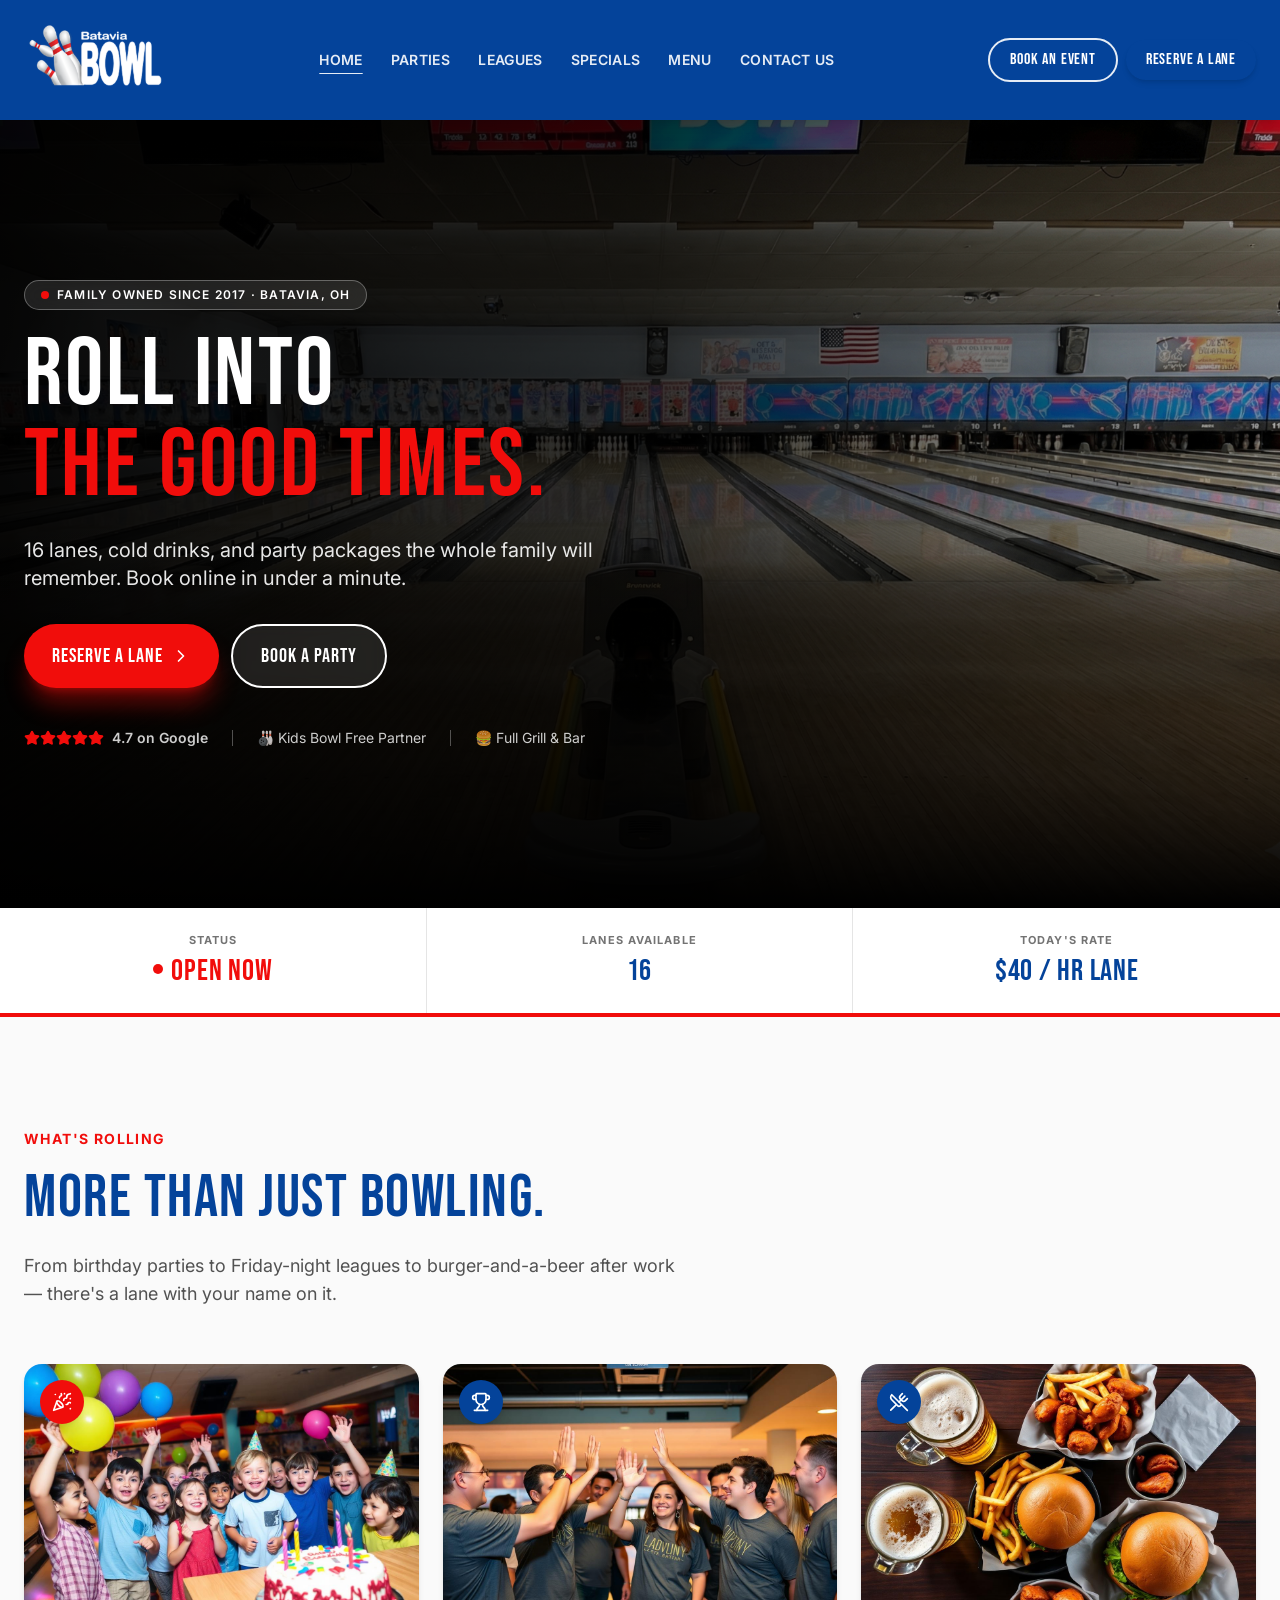
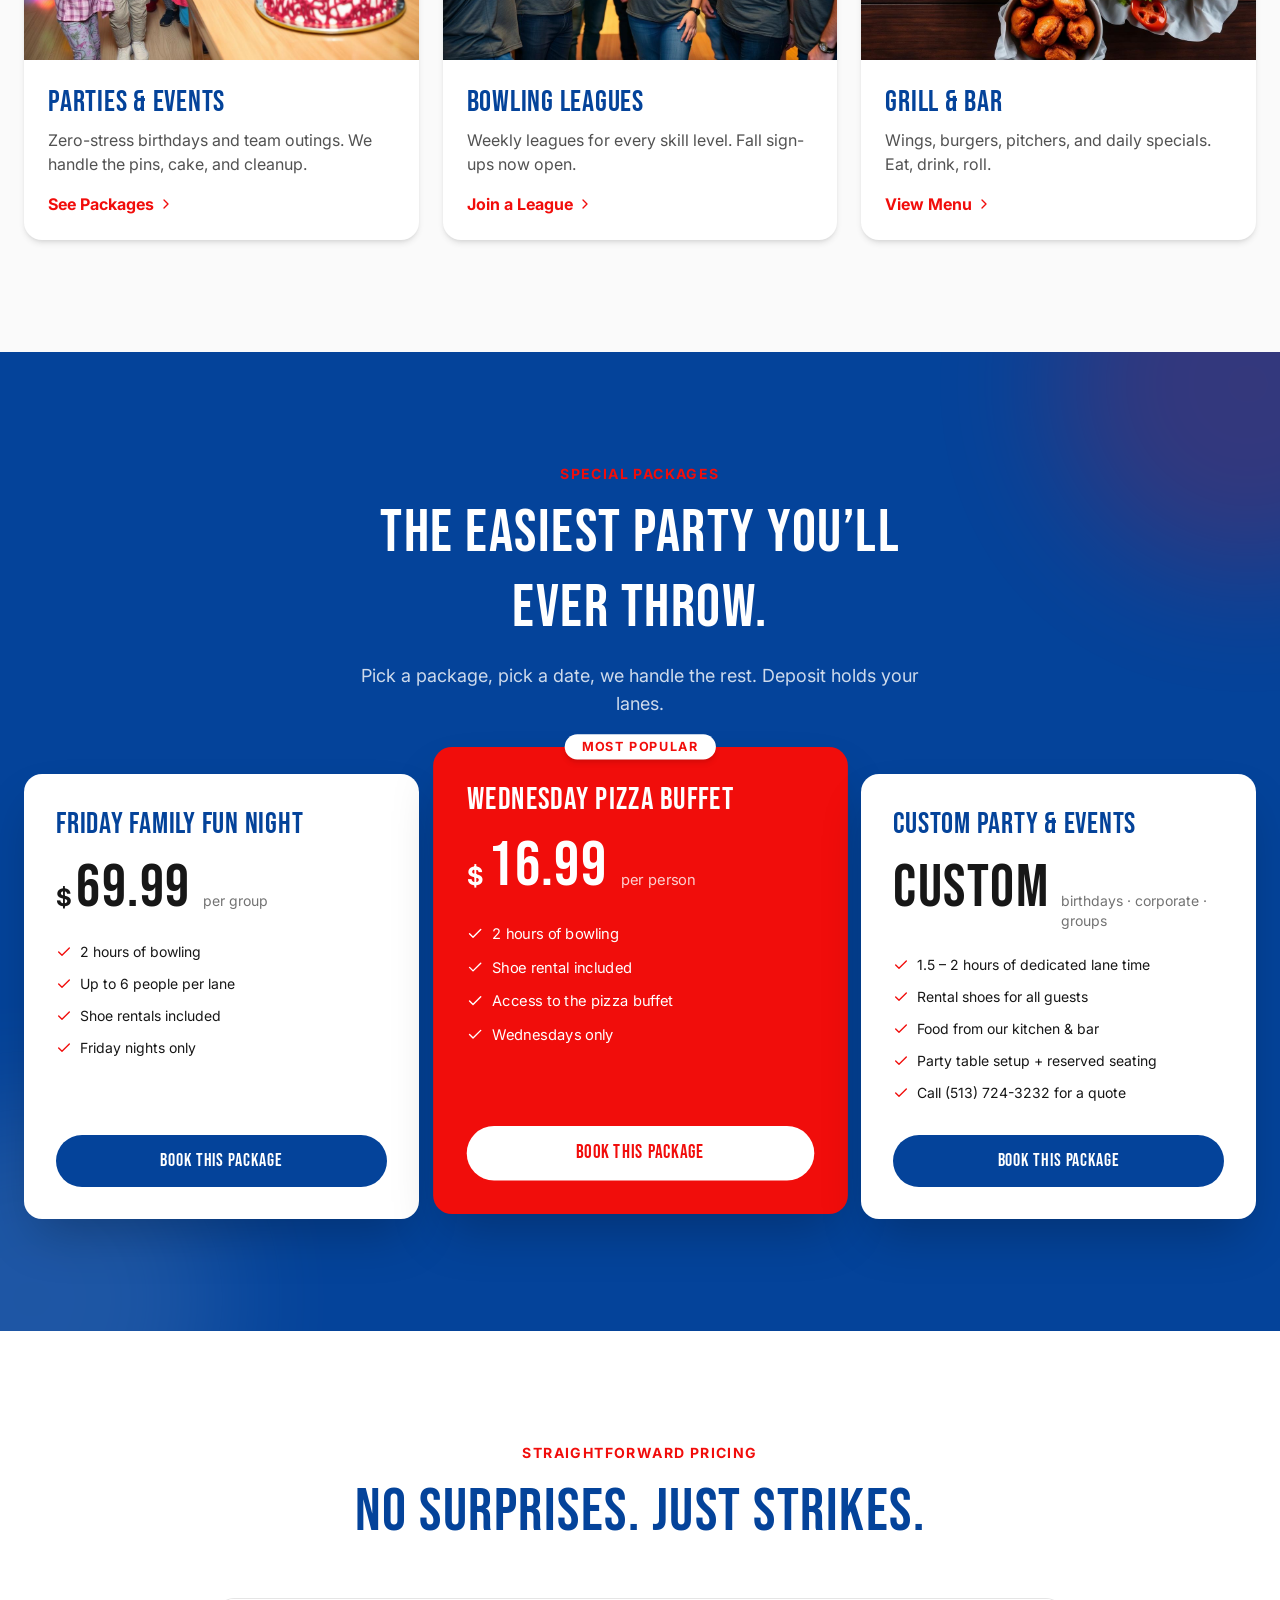
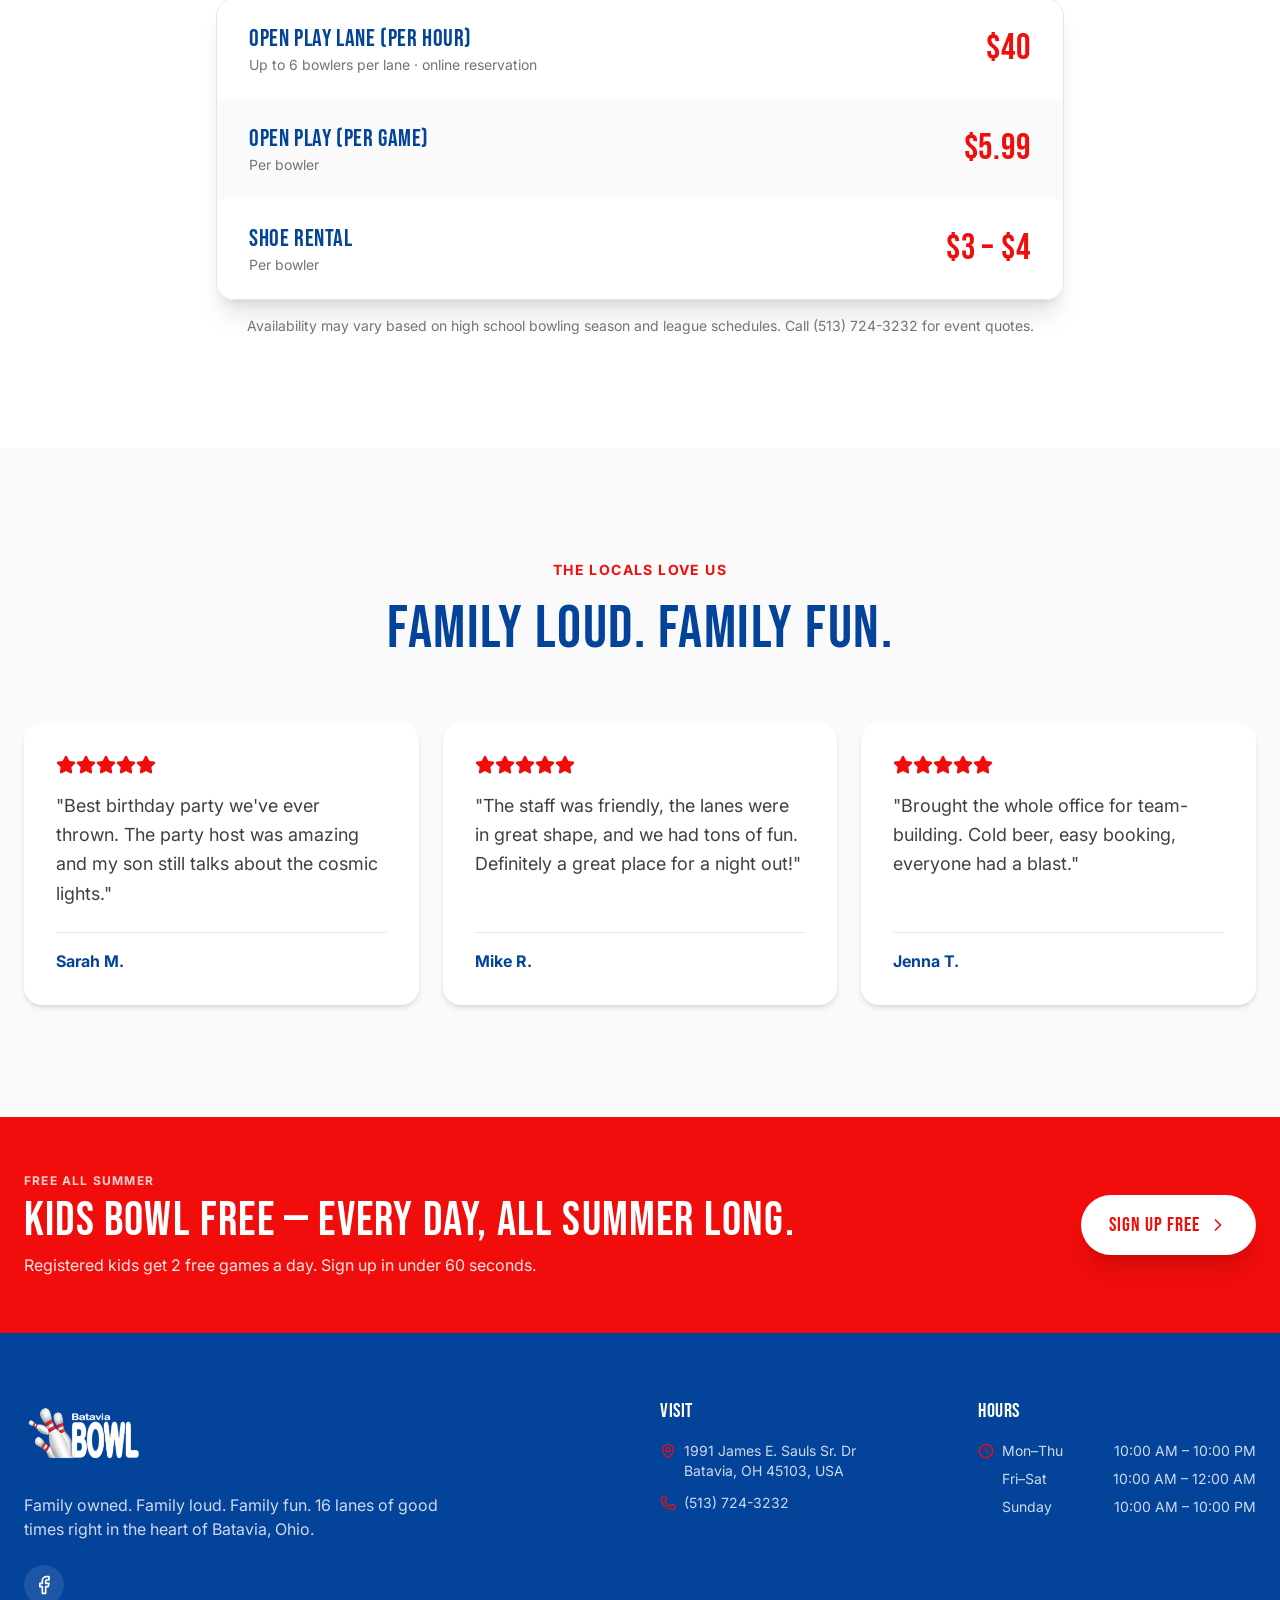
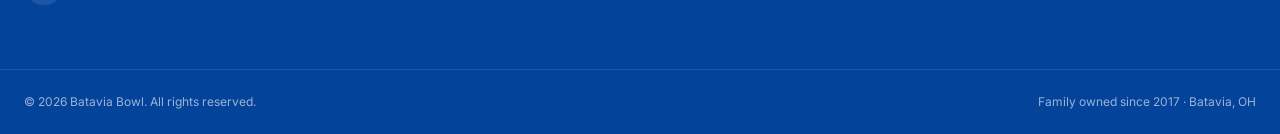
==== commit a12cac7f: "Website edit: Changed header Reserve a Lane button to orange (home)" ====
--- a/index.html
+++ b/index.html
@@ -1,6 +1,6 @@
 <!DOCTYPE html><html lang="en"><head><meta charSet="utf-8"/><meta name="viewport" content="width=device-width, initial-scale=1"/><link rel="preload" as="image" href="images/batavia-logo.png"/><link rel="preload" as="image" href="images/hero-lanes.png"/><link rel="stylesheet" href="assets/styles-CIpxWk8M.css" data-precedence="default"/><link rel="stylesheet" href="https://fonts.googleapis.com/css2?family=Bebas+Neue&amp;family=Inter:wght@400;500;600;700;800&amp;display=swap" data-precedence="default"/><title>Batavia Bowl — 16 Lanes, Parties &amp; Leagues in Batavia, OH</title><meta name="description" content="Family-owned bowling in Batavia, OH. Reserve a lane, book a birthday party, join a league, or grab a burger and a cold one at the grill."/><meta name="author" content="Batavia Bowl"/><meta property="og:title" content="Batavia Bowl — 16 Lanes, Parties &amp; Leagues in Batavia, OH"/><meta property="og:description" content="Family-owned bowling in Batavia, OH. Reserve a lane, book a birthday party, join a league, or grab a burger and a cold one at the grill."/><meta property="og:type" content="website"/><meta name="twitter:card" content="summary_large_image"/><meta name="twitter:title" content="Batavia Bowl — 16 Lanes, Parties &amp; Leagues in Batavia, OH"/><meta name="twitter:description" content="Family-owned bowling in Batavia, OH. Reserve a lane, book a birthday party, join a league, or grab a burger and a cold one at the grill."/><meta property="og:image" content="https://bataviabowl.com/images/hero-lanes.png"/><meta name="twitter:image" content="https://bataviabowl.com/images/hero-lanes.png"/><link rel="icon" href="favicon.ico" type="image/x-icon"/><link rel="preconnect" href="https://fonts.googleapis.com"/><link rel="preconnect" href="https://fonts.gstatic.com" crossorigin="anonymous"/>
 
-</head><body><!--$--><div class="min-h-screen bg-white font-sans text-neutral-900"><header class="sticky top-0 z-40 bg-[#04439A] text-white shadow-lg"><div class="mx-auto flex max-w-7xl items-center justify-between gap-4 px-4 py-3 md:px-6"><a class="flex items-center active" href="./" data-status="active" aria-current="page"><img src="images/batavia-logo.png" alt="Batavia Bowl logo" class="h-20 w-auto object-contain md:h-24"/></a><nav class="hidden items-center gap-7 lg:flex"><a class="text-sm font-semibold uppercase tracking-wide text-white/90 transition hover:text-white text-white underline underline-offset-8" href="./" data-status="active" aria-current="page">Home</a><a href="parties/" class="text-sm font-semibold uppercase tracking-wide text-white/90 transition hover:text-white">Parties</a><a href="leagues/" class="text-sm font-semibold uppercase tracking-wide text-white/90 transition hover:text-white">Leagues</a><a href="specials/" class="text-sm font-semibold uppercase tracking-wide text-white/90 transition hover:text-white">Specials</a><a href="menu/" class="text-sm font-semibold uppercase tracking-wide text-white/90 transition hover:text-white">Menu</a><a href="contact/" class="text-sm font-semibold uppercase tracking-wide text-white/90 transition hover:text-white">Contact Us</a></nav><div class="hidden items-center gap-2 md:flex"><a href="https://api.leadconnectorhq.com/widget/form/eSursZNUZyg93Iup5MTq/?utm_campaign=bb_parties_campaign&amp;utm_source=Facebook+Ads&amp;utm_medium=Ads&amp;utm_content=book_your_party_here" target="_blank" rel="noreferrer" class="rounded-full border-2 border-white/90 px-4 py-2 font-display text-sm tracking-wider text-white transition hover:bg-white hover:text-[#04439A] lg:px-5 lg:text-base">Book an Event</a><a href="https://www.bowlnow.com/places/dK0dpq3gt28Mn5Jg6MRx/products" target="_blank" rel="noreferrer" class="rounded-full bg-[#F10D0B] px-4 py-2 font-display text-sm tracking-wider text-white shadow-md shadow-[#F10D0B]/30 transition hover:brightness-110 lg:px-5 lg:text-base">Reserve a Lane</a></div></div></header><section class="relative overflow-hidden bg-black" id="reserve"><div class="absolute inset-0"><img src="images/hero-lanes.png" alt="Batavia Bowl lanes" width="1920" height="1280" class="h-full w-full object-cover opacity-70"/><div class="absolute inset-0 bg-gradient-to-r from-black/95 via-black/70 to-transparent"></div><div class="absolute inset-0 bg-gradient-to-t from-black via-transparent to-transparent"></div></div><div class="relative mx-auto max-w-7xl px-4 py-20 md:px-6 md:py-32 lg:py-40"><div class="max-w-2xl text-white"><div class="mb-5 inline-flex items-center gap-2 rounded-full border border-white/30 bg-white/10 px-4 py-1.5 text-xs font-semibold uppercase tracking-widest backdrop-blur"><span class="h-2 w-2 animate-pulse rounded-full bg-[#F10D0B]"></span>Family owned since 2017 · Batavia, OH</div><h1 class="font-display text-5xl leading-[0.95] tracking-wide md:text-7xl lg:text-8xl">Roll Into <br/><span class="text-[#F10D0B]">The Good Times.</span></h1><p class="mt-6 max-w-xl text-lg text-white/90 md:text-xl">16 lanes, cold drinks, and party packages the whole family will remember. Book online in under a minute.</p><div class="mt-8 flex flex-wrap gap-3"><a href="https://www.bowlnow.com/places/dK0dpq3gt28Mn5Jg6MRx/products" target="_blank" rel="noopener noreferrer" class="group inline-flex items-center gap-2 rounded-full bg-[#F10D0B] px-7 py-4 font-display text-xl tracking-wider text-white shadow-xl shadow-[#F10D0B]/40 transition hover:brightness-110">Reserve a Lane<svg xmlns="http://www.w3.org/2000/svg" width="24" height="24" viewBox="0 0 24 24" fill="none" stroke="currentColor" stroke-width="2" stroke-linecap="round" stroke-linejoin="round" class="lucide lucide-chevron-right h-5 w-5 transition group-hover:translate-x-1" aria-hidden="true"><path d="m9 18 6-6-6-6"></path></svg></a><a href="https://api.leadconnectorhq.com/widget/form/eSursZNUZyg93Iup5MTq/?utm_campaign=bb_parties_campaign&amp;utm_source=Facebook+Ads&amp;utm_medium=Ads&amp;utm_content=book_your_party_here" target="_blank" rel="noopener noreferrer" class="inline-flex items-center gap-2 rounded-full border-2 border-white bg-white/10 px-7 py-4 font-display text-xl tracking-wider text-white backdrop-blur transition hover:bg-white hover:text-[#04439A]">Book a Party</a></div><div class="mt-10 flex flex-wrap items-center gap-6 text-sm text-white/80"><div class="flex items-center gap-2"><div class="flex text-[#F10D0B]"><svg xmlns="http://www.w3.org/2000/svg" width="24" height="24" viewBox="0 0 24 24" fill="none" stroke="currentColor" stroke-width="2" stroke-linecap="round" stroke-linejoin="round" class="lucide lucide-star h-4 w-4 fill-[#F10D0B]" aria-hidden="true"><path d="M11.525 2.295a.53.53 0 0 1 .95 0l2.31 4.679a2.123 2.123 0 0 0 1.595 1.16l5.166.756a.53.53 0 0 1 .294.904l-3.736 3.638a2.123 2.123 0 0 0-.611 1.878l.882 5.14a.53.53 0 0 1-.771.56l-4.618-2.428a2.122 2.122 0 0 0-1.973 0L6.396 21.01a.53.53 0 0 1-.77-.56l.881-5.139a2.122 2.122 0 0 0-.611-1.879L2.16 9.795a.53.53 0 0 1 .294-.906l5.165-.755a2.122 2.122 0 0 0 1.597-1.16z"></path></svg><svg xmlns="http://www.w3.org/2000/svg" width="24" height="24" viewBox="0 0 24 24" fill="none" stroke="currentColor" stroke-width="2" stroke-linecap="round" stroke-linejoin="round" class="lucide lucide-star h-4 w-4 fill-[#F10D0B]" aria-hidden="true"><path d="M11.525 2.295a.53.53 0 0 1 .95 0l2.31 4.679a2.123 2.123 0 0 0 1.595 1.16l5.166.756a.53.53 0 0 1 .294.904l-3.736 3.638a2.123 2.123 0 0 0-.611 1.878l.882 5.14a.53.53 0 0 1-.771.56l-4.618-2.428a2.122 2.122 0 0 0-1.973 0L6.396 21.01a.53.53 0 0 1-.77-.56l.881-5.139a2.122 2.122 0 0 0-.611-1.879L2.16 9.795a.53.53 0 0 1 .294-.906l5.165-.755a2.122 2.122 0 0 0 1.597-1.16z"></path></svg><svg xmlns="http://www.w3.org/2000/svg" width="24" height="24" viewBox="0 0 24 24" fill="none" stroke="currentColor" stroke-width="2" stroke-linecap="round" stroke-linejoin="round" class="lucide lucide-star h-4 w-4 fill-[#F10D0B]" aria-hidden="true"><path d="M11.525 2.295a.53.53 0 0 1 .95 0l2.31 4.679a2.123 2.123 0 0 0 1.595 1.16l5.166.756a.53.53 0 0 1 .294.904l-3.736 3.638a2.123 2.123 0 0 0-.611 1.878l.882 5.14a.53.53 0 0 1-.771.56l-4.618-2.428a2.122 2.122 0 0 0-1.973 0L6.396 21.01a.53.53 0 0 1-.77-.56l.881-5.139a2.122 2.122 0 0 0-.611-1.879L2.16 9.795a.53.53 0 0 1 .294-.906l5.165-.755a2.122 2.122 0 0 0 1.597-1.16z"></path></svg><svg xmlns="http://www.w3.org/2000/svg" width="24" height="24" viewBox="0 0 24 24" fill="none" stroke="currentColor" stroke-width="2" stroke-linecap="round" stroke-linejoin="round" class="lucide lucide-star h-4 w-4 fill-[#F10D0B]" aria-hidden="true"><path d="M11.525 2.295a.53.53 0 0 1 .95 0l2.31 4.679a2.123 2.123 0 0 0 1.595 1.16l5.166.756a.53.53 0 0 1 .294.904l-3.736 3.638a2.123 2.123 0 0 0-.611 1.878l.882 5.14a.53.53 0 0 1-.771.56l-4.618-2.428a2.122 2.122 0 0 0-1.973 0L6.396 21.01a.53.53 0 0 1-.77-.56l.881-5.139a2.122 2.122 0 0 0-.611-1.879L2.16 9.795a.53.53 0 0 1 .294-.906l5.165-.755a2.122 2.122 0 0 0 1.597-1.16z"></path></svg><svg xmlns="http://www.w3.org/2000/svg" width="24" height="24" viewBox="0 0 24 24" fill="none" stroke="currentColor" stroke-width="2" stroke-linecap="round" stroke-linejoin="round" class="lucide lucide-star h-4 w-4 fill-[#F10D0B]" aria-hidden="true"><path d="M11.525 2.295a.53.53 0 0 1 .95 0l2.31 4.679a2.123 2.123 0 0 0 1.595 1.16l5.166.756a.53.53 0 0 1 .294.904l-3.736 3.638a2.123 2.123 0 0 0-.611 1.878l.882 5.14a.53.53 0 0 1-.771.56l-4.618-2.428a2.122 2.122 0 0 0-1.973 0L6.396 21.01a.53.53 0 0 1-.77-.56l.881-5.139a2.122 2.122 0 0 0-.611-1.879L2.16 9.795a.53.53 0 0 1 .294-.906l5.165-.755a2.122 2.122 0 0 0 1.597-1.16z"></path></svg></div><span class="font-semibold">4.7 on Google</span></div><div class="hidden h-4 w-px bg-white/30 md:block"></div><span>🎳 Kids Bowl Free Partner</span><div class="hidden h-4 w-px bg-white/30 md:block"></div><span>🍔 Full Grill &amp; Bar</span></div></div></div></section><section class="border-b-4 border-[#F10D0B] bg-white"><div class="mx-auto grid max-w-7xl grid-cols-1 divide-x divide-neutral-200 md:grid-cols-3"><div class="px-4 py-5 text-center md:px-6 md:py-6"><div class="text-[11px] font-bold uppercase tracking-widest text-neutral-500">Status</div><div class="mt-1 font-display text-2xl tracking-wide md:text-3xl text-[#F10D0B]"><span class="mr-2 inline-block h-2.5 w-2.5 animate-pulse rounded-full bg-[#F10D0B] align-middle"></span>Open Now</div></div><div class="px-4 py-5 text-center md:px-6 md:py-6"><div class="text-[11px] font-bold uppercase tracking-widest text-neutral-500">Lanes Available</div><div class="mt-1 font-display text-2xl tracking-wide md:text-3xl text-[#04439A]">16</div></div><div class="px-4 py-5 text-center md:px-6 md:py-6"><div class="text-[11px] font-bold uppercase tracking-widest text-neutral-500">Today&#x27;s Rate</div><div class="mt-1 font-display text-2xl tracking-wide md:text-3xl text-[#04439A]">$40 / hr lane</div></div></div></section><section id="open-bowling" class="bg-neutral-50 py-20 md:py-28"><div class="mx-auto max-w-7xl px-4 md:px-6"><div class="mb-14 max-w-2xl"><div class="mb-3 text-sm font-bold uppercase tracking-widest text-[#F10D0B]">What&#x27;s Rolling</div><h2 class="font-display text-4xl leading-tight tracking-wide text-[#04439A] md:text-6xl">More Than Just Bowling.</h2><p class="mt-4 text-lg text-neutral-600">From birthday parties to Friday-night leagues to burger-and-a-beer after work — there&#x27;s a lane with your name on it.</p></div><div class="grid gap-6 md:grid-cols-3"><a href="parties/" class="group relative overflow-hidden rounded-2xl bg-white shadow-md transition hover:-translate-y-1 hover:shadow-2xl"><div class="relative aspect-[4/3] overflow-hidden"><img src="assets/party-kids-CyLF9zS3.jpg" alt="Parties &amp; Events" loading="lazy" width="1200" height="900" class="h-full w-full object-cover transition duration-500 group-hover:scale-105"/><div class="absolute left-4 top-4 flex h-11 w-11 items-center justify-center rounded-full text-white shadow-lg" style="background-color:#F10D0B"><svg xmlns="http://www.w3.org/2000/svg" width="24" height="24" viewBox="0 0 24 24" fill="none" stroke="currentColor" stroke-width="2" stroke-linecap="round" stroke-linejoin="round" class="lucide lucide-party-popper h-5 w-5" aria-hidden="true"><path d="M5.8 11.3 2 22l10.7-3.79"></path><path d="M4 3h.01"></path><path d="M22 8h.01"></path><path d="M15 2h.01"></path><path d="M22 20h.01"></path><path d="m22 2-2.24.75a2.9 2.9 0 0 0-1.96 3.12c.1.86-.57 1.63-1.45 1.63h-.38c-.86 0-1.6.6-1.76 1.44L14 10"></path><path d="m22 13-.82-.33c-.86-.34-1.82.2-1.98 1.11c-.11.7-.72 1.22-1.43 1.22H17"></path><path d="m11 2 .33.82c.34.86-.2 1.82-1.11 1.98C9.52 4.9 9 5.52 9 6.23V7"></path><path d="M11 13c1.93 1.93 2.83 4.17 2 5-.83.83-3.07-.07-5-2-1.93-1.93-2.83-4.17-2-5 .83-.83 3.07.07 5 2Z"></path></svg></div></div><div class="p-6"><h3 class="font-display text-2xl tracking-wide text-[#04439A] md:text-3xl">Parties &amp; Events</h3><p class="mt-2 text-neutral-600">Zero-stress birthdays and team outings. We handle the pins, cake, and cleanup.</p><span class="mt-4 inline-flex items-center gap-1 font-bold text-[#F10D0B]">See Packages<svg xmlns="http://www.w3.org/2000/svg" width="24" height="24" viewBox="0 0 24 24" fill="none" stroke="currentColor" stroke-width="2" stroke-linecap="round" stroke-linejoin="round" class="lucide lucide-chevron-right h-4 w-4 transition group-hover:translate-x-1" aria-hidden="true"><path d="m9 18 6-6-6-6"></path></svg></span></div></a><a href="leagues/" class="group relative overflow-hidden rounded-2xl bg-white shadow-md transition hover:-translate-y-1 hover:shadow-2xl"><div class="relative aspect-[4/3] overflow-hidden"><img src="assets/league-team-BLx3RUnw.jpg" alt="Bowling Leagues" loading="lazy" width="1200" height="900" class="h-full w-full object-cover transition duration-500 group-hover:scale-105"/><div class="absolute left-4 top-4 flex h-11 w-11 items-center justify-center rounded-full text-white shadow-lg" style="background-color:#04439A"><svg xmlns="http://www.w3.org/2000/svg" width="24" height="24" viewBox="0 0 24 24" fill="none" stroke="currentColor" stroke-width="2" stroke-linecap="round" stroke-linejoin="round" class="lucide lucide-trophy h-5 w-5" aria-hidden="true"><path d="M10 14.66v1.626a2 2 0 0 1-.976 1.696A5 5 0 0 0 7 21.978"></path><path d="M14 14.66v1.626a2 2 0 0 0 .976 1.696A5 5 0 0 1 17 21.978"></path><path d="M18 9h1.5a1 1 0 0 0 0-5H18"></path><path d="M4 22h16"></path><path d="M6 9a6 6 0 0 0 12 0V3a1 1 0 0 0-1-1H7a1 1 0 0 0-1 1z"></path><path d="M6 9H4.5a1 1 0 0 1 0-5H6"></path></svg></div></div><div class="p-6"><h3 class="font-display text-2xl tracking-wide text-[#04439A] md:text-3xl">Bowling Leagues</h3><p class="mt-2 text-neutral-600">Weekly leagues for every skill level. Fall sign-ups now open.</p><span class="mt-4 inline-flex items-center gap-1 font-bold text-[#F10D0B]">Join a League<svg xmlns="http://www.w3.org/2000/svg" width="24" height="24" viewBox="0 0 24 24" fill="none" stroke="currentColor" stroke-width="2" stroke-linecap="round" stroke-linejoin="round" class="lucide lucide-chevron-right h-4 w-4 transition group-hover:translate-x-1" aria-hidden="true"><path d="m9 18 6-6-6-6"></path></svg></span></div></a><a href="menu/" class="group relative overflow-hidden rounded-2xl bg-white shadow-md transition hover:-translate-y-1 hover:shadow-2xl"><div class="relative aspect-[4/3] overflow-hidden"><img src="assets/grill-food-BrB6WNMg.jpg" alt="Grill &amp; Bar" loading="lazy" width="1200" height="900" class="h-full w-full object-cover transition duration-500 group-hover:scale-105"/><div class="absolute left-4 top-4 flex h-11 w-11 items-center justify-center rounded-full text-white shadow-lg" style="background-color:#04439A"><svg xmlns="http://www.w3.org/2000/svg" width="24" height="24" viewBox="0 0 24 24" fill="none" stroke="currentColor" stroke-width="2" stroke-linecap="round" stroke-linejoin="round" class="lucide lucide-utensils-crossed h-5 w-5" aria-hidden="true"><path d="m16 2-2.3 2.3a3 3 0 0 0 0 4.2l1.8 1.8a3 3 0 0 0 4.2 0L22 8"></path><path d="M15 15 3.3 3.3a4.2 4.2 0 0 0 0 6l7.3 7.3c.7.7 2 .7 2.8 0L15 15Zm0 0 7 7"></path><path d="m2.1 21.8 6.4-6.3"></path><path d="m19 5-7 7"></path></svg></div></div><div class="p-6"><h3 class="font-display text-2xl tracking-wide text-[#04439A] md:text-3xl">Grill &amp; Bar</h3><p class="mt-2 text-neutral-600">Wings, burgers, pitchers, and daily specials. Eat, drink, roll.</p><span class="mt-4 inline-flex items-center gap-1 font-bold text-[#F10D0B]">View Menu<svg xmlns="http://www.w3.org/2000/svg" width="24" height="24" viewBox="0 0 24 24" fill="none" stroke="currentColor" stroke-width="2" stroke-linecap="round" stroke-linejoin="round" class="lucide lucide-chevron-right h-4 w-4 transition group-hover:translate-x-1" aria-hidden="true"><path d="m9 18 6-6-6-6"></path></svg></span></div></a></div></div></section><section id="parties" class="relative overflow-hidden bg-[#04439A] py-20 text-white md:py-28"><div class="pointer-events-none absolute -right-40 -top-40 h-96 w-96 rounded-full bg-[#F10D0B] opacity-20 blur-3xl"></div><div class="pointer-events-none absolute -bottom-40 -left-40 h-96 w-96 rounded-full bg-white opacity-10 blur-3xl"></div><div class="relative mx-auto max-w-7xl px-4 md:px-6"><div class="mb-14 text-center"><div class="mb-3 text-sm font-bold uppercase tracking-widest text-[#F10D0B]">Special Packages</div><h2 class="font-display text-4xl leading-tight tracking-wide md:text-6xl">The Easiest Party You’ll <br class="hidden md:block"/>Ever Throw.</h2><p class="mx-auto mt-4 max-w-xl text-lg text-white/80">Pick a package, pick a date, we handle the rest. Deposit holds your lanes.</p></div><div class="grid gap-6 md:grid-cols-3"><div class="relative flex flex-col rounded-2xl p-8 shadow-2xl bg-white text-neutral-900"><h3 class="font-display text-3xl tracking-wide text-[#04439A]">Friday Family Fun Night</h3><div class="mt-4 flex items-baseline gap-1"><span class="text-2xl font-bold">$</span><span class="font-display text-6xl tracking-wide">69.99</span><span class="ml-2 text-sm text-neutral-500">per group</span></div><ul class="mt-6 flex-1 space-y-3"><li class="flex items-start gap-2 text-sm"><svg xmlns="http://www.w3.org/2000/svg" width="24" height="24" viewBox="0 0 24 24" fill="none" stroke="currentColor" stroke-width="2" stroke-linecap="round" stroke-linejoin="round" class="lucide lucide-check mt-0.5 h-4 w-4 flex-shrink-0 text-[#F10D0B]" aria-hidden="true"><path d="M20 6 9 17l-5-5"></path></svg><span>2 hours of bowling</span></li><li class="flex items-start gap-2 text-sm"><svg xmlns="http://www.w3.org/2000/svg" width="24" height="24" viewBox="0 0 24 24" fill="none" stroke="currentColor" stroke-width="2" stroke-linecap="round" stroke-linejoin="round" class="lucide lucide-check mt-0.5 h-4 w-4 flex-shrink-0 text-[#F10D0B]" aria-hidden="true"><path d="M20 6 9 17l-5-5"></path></svg><span>Up to 6 people per lane</span></li><li class="flex items-start gap-2 text-sm"><svg xmlns="http://www.w3.org/2000/svg" width="24" height="24" viewBox="0 0 24 24" fill="none" stroke="currentColor" stroke-width="2" stroke-linecap="round" stroke-linejoin="round" class="lucide lucide-check mt-0.5 h-4 w-4 flex-shrink-0 text-[#F10D0B]" aria-hidden="true"><path d="M20 6 9 17l-5-5"></path></svg><span>Shoe rentals included</span></li><li class="flex items-start gap-2 text-sm"><svg xmlns="http://www.w3.org/2000/svg" width="24" height="24" viewBox="0 0 24 24" fill="none" stroke="currentColor" stroke-width="2" stroke-linecap="round" stroke-linejoin="round" class="lucide lucide-check mt-0.5 h-4 w-4 flex-shrink-0 text-[#F10D0B]" aria-hidden="true"><path d="M20 6 9 17l-5-5"></path></svg><span>Friday nights only</span></li></ul><a href="https://api.leadconnectorhq.com/widget/form/eSursZNUZyg93Iup5MTq/?utm_campaign=bb_parties_campaign&amp;utm_source=Facebook+Ads&amp;utm_medium=Ads&amp;utm_content=book_your_party_here" target="_blank" rel="noopener noreferrer" class="mt-8 inline-flex items-center justify-center gap-2 rounded-full px-6 py-3 font-display text-lg tracking-wider transition bg-[#04439A] text-white hover:brightness-110">Book This Package</a></div><div class="relative flex flex-col rounded-2xl p-8 shadow-2xl scale-100 bg-[#F10D0B] text-white md:-translate-y-4 md:scale-105"><span class="absolute -top-3 left-1/2 -translate-x-1/2 rounded-full bg-white px-4 py-1 text-xs font-bold uppercase tracking-widest text-[#F10D0B] shadow-md">Most Popular</span><h3 class="font-display text-3xl tracking-wide text-white">Wednesday Pizza Buffet</h3><div class="mt-4 flex items-baseline gap-1"><span class="text-2xl font-bold">$</span><span class="font-display text-6xl tracking-wide">16.99</span><span class="ml-2 text-sm text-white/80">per person</span></div><ul class="mt-6 flex-1 space-y-3"><li class="flex items-start gap-2 text-sm"><svg xmlns="http://www.w3.org/2000/svg" width="24" height="24" viewBox="0 0 24 24" fill="none" stroke="currentColor" stroke-width="2" stroke-linecap="round" stroke-linejoin="round" class="lucide lucide-check mt-0.5 h-4 w-4 flex-shrink-0 text-white" aria-hidden="true"><path d="M20 6 9 17l-5-5"></path></svg><span>2 hours of bowling</span></li><li class="flex items-start gap-2 text-sm"><svg xmlns="http://www.w3.org/2000/svg" width="24" height="24" viewBox="0 0 24 24" fill="none" stroke="currentColor" stroke-width="2" stroke-linecap="round" stroke-linejoin="round" class="lucide lucide-check mt-0.5 h-4 w-4 flex-shrink-0 text-white" aria-hidden="true"><path d="M20 6 9 17l-5-5"></path></svg><span>Shoe rental included</span></li><li class="flex items-start gap-2 text-sm"><svg xmlns="http://www.w3.org/2000/svg" width="24" height="24" viewBox="0 0 24 24" fill="none" stroke="currentColor" stroke-width="2" stroke-linecap="round" stroke-linejoin="round" class="lucide lucide-check mt-0.5 h-4 w-4 flex-shrink-0 text-white" aria-hidden="true"><path d="M20 6 9 17l-5-5"></path></svg><span>Access to the pizza buffet</span></li><li class="flex items-start gap-2 text-sm"><svg xmlns="http://www.w3.org/2000/svg" width="24" height="24" viewBox="0 0 24 24" fill="none" stroke="currentColor" stroke-width="2" stroke-linecap="round" stroke-linejoin="round" class="lucide lucide-check mt-0.5 h-4 w-4 flex-shrink-0 text-white" aria-hidden="true"><path d="M20 6 9 17l-5-5"></path></svg><span>Wednesdays only</span></li></ul><a href="https://api.leadconnectorhq.com/widget/form/eSursZNUZyg93Iup5MTq/?utm_campaign=bb_parties_campaign&amp;utm_source=Facebook+Ads&amp;utm_medium=Ads&amp;utm_content=book_your_party_here" target="_blank" rel="noopener noreferrer" class="mt-8 inline-flex items-center justify-center gap-2 rounded-full px-6 py-3 font-display text-lg tracking-wider transition bg-white text-[#F10D0B] hover:bg-neutral-100">Book This Package</a></div><div class="relative flex flex-col rounded-2xl p-8 shadow-2xl bg-white text-neutral-900"><h3 class="font-display text-3xl tracking-wide text-[#04439A]">Custom Party &amp; Events</h3><div class="mt-4 flex items-baseline gap-1"><span class="font-display text-6xl tracking-wide">Custom</span><span class="ml-2 text-sm text-neutral-500">birthdays · corporate · groups</span></div><ul class="mt-6 flex-1 space-y-3"><li class="flex items-start gap-2 text-sm"><svg xmlns="http://www.w3.org/2000/svg" width="24" height="24" viewBox="0 0 24 24" fill="none" stroke="currentColor" stroke-width="2" stroke-linecap="round" stroke-linejoin="round" class="lucide lucide-check mt-0.5 h-4 w-4 flex-shrink-0 text-[#F10D0B]" aria-hidden="true"><path d="M20 6 9 17l-5-5"></path></svg><span>1.5 – 2 hours of dedicated lane time</span></li><li class="flex items-start gap-2 text-sm"><svg xmlns="http://www.w3.org/2000/svg" width="24" height="24" viewBox="0 0 24 24" fill="none" stroke="currentColor" stroke-width="2" stroke-linecap="round" stroke-linejoin="round" class="lucide lucide-check mt-0.5 h-4 w-4 flex-shrink-0 text-[#F10D0B]" aria-hidden="true"><path d="M20 6 9 17l-5-5"></path></svg><span>Rental shoes for all guests</span></li><li class="flex items-start gap-2 text-sm"><svg xmlns="http://www.w3.org/2000/svg" width="24" height="24" viewBox="0 0 24 24" fill="none" stroke="currentColor" stroke-width="2" stroke-linecap="round" stroke-linejoin="round" class="lucide lucide-check mt-0.5 h-4 w-4 flex-shrink-0 text-[#F10D0B]" aria-hidden="true"><path d="M20 6 9 17l-5-5"></path></svg><span>Food from our kitchen &amp; bar</span></li><li class="flex items-start gap-2 text-sm"><svg xmlns="http://www.w3.org/2000/svg" width="24" height="24" viewBox="0 0 24 24" fill="none" stroke="currentColor" stroke-width="2" stroke-linecap="round" stroke-linejoin="round" class="lucide lucide-check mt-0.5 h-4 w-4 flex-shrink-0 text-[#F10D0B]" aria-hidden="true"><path d="M20 6 9 17l-5-5"></path></svg><span>Party table setup + reserved seating</span></li><li class="flex items-start gap-2 text-sm"><svg xmlns="http://www.w3.org/2000/svg" width="24" height="24" viewBox="0 0 24 24" fill="none" stroke="currentColor" stroke-width="2" stroke-linecap="round" stroke-linejoin="round" class="lucide lucide-check mt-0.5 h-4 w-4 flex-shrink-0 text-[#F10D0B]" aria-hidden="true"><path d="M20 6 9 17l-5-5"></path></svg><span>Call (513) 724-3232 for a quote</span></li></ul><a href="https://api.leadconnectorhq.com/widget/form/eSursZNUZyg93Iup5MTq/?utm_campaign=bb_parties_campaign&amp;utm_source=Facebook+Ads&amp;utm_medium=Ads&amp;utm_content=book_your_party_here" target="_blank" rel="noopener noreferrer" class="mt-8 inline-flex items-center justify-center gap-2 rounded-full px-6 py-3 font-display text-lg tracking-wider transition bg-[#04439A] text-white hover:brightness-110">Book This Package</a></div></div></div></section><section id="pricing" class="bg-white py-20 md:py-28"><div class="mx-auto max-w-4xl px-4 md:px-6"><div class="mb-12 text-center"><div class="mb-3 text-sm font-bold uppercase tracking-widest text-[#F10D0B]">Straightforward Pricing</div><h2 class="font-display text-4xl leading-tight tracking-wide text-[#04439A] md:text-6xl">No Surprises. Just Strikes.</h2></div><div class="overflow-hidden rounded-2xl border border-neutral-200 shadow-xl"><div class="flex flex-col items-start justify-between gap-2 px-6 py-6 md:flex-row md:items-center md:px-8 bg-white"><div><div class="font-display text-xl tracking-wide text-[#04439A] md:text-2xl">Open Play Lane (per hour)</div><div class="text-sm text-neutral-500">Up to 6 bowlers per lane · online reservation</div></div><div class="font-display text-3xl tracking-wide text-[#F10D0B] md:text-4xl">$40</div></div><div class="flex flex-col items-start justify-between gap-2 px-6 py-6 md:flex-row md:items-center md:px-8 bg-neutral-50"><div><div class="font-display text-xl tracking-wide text-[#04439A] md:text-2xl">Open Play (per game)</div><div class="text-sm text-neutral-500">Per bowler</div></div><div class="font-display text-3xl tracking-wide text-[#F10D0B] md:text-4xl">$5.99</div></div><div class="flex flex-col items-start justify-between gap-2 px-6 py-6 md:flex-row md:items-center md:px-8 bg-white"><div><div class="font-display text-xl tracking-wide text-[#04439A] md:text-2xl">Shoe Rental</div><div class="text-sm text-neutral-500">Per bowler</div></div><div class="font-display text-3xl tracking-wide text-[#F10D0B] md:text-4xl">$3 – $4</div></div></div><p class="mt-4 text-center text-sm text-neutral-500">Availability may vary based on high school bowling season and league schedules. Call (513) 724-3232 for event quotes.</p></div></section><section class="bg-neutral-50 py-20 md:py-28"><div class="mx-auto max-w-7xl px-4 md:px-6"><div class="mb-14 text-center"><div class="mb-3 text-sm font-bold uppercase tracking-widest text-[#F10D0B]">The Locals Love Us</div><h2 class="font-display text-4xl leading-tight tracking-wide text-[#04439A] md:text-6xl">Family Loud. Family Fun.</h2></div><div class="grid gap-6 md:grid-cols-3"><figure class="flex flex-col rounded-2xl bg-white p-8 shadow-md"><div class="mb-4 flex text-[#F10D0B]"><svg xmlns="http://www.w3.org/2000/svg" width="24" height="24" viewBox="0 0 24 24" fill="none" stroke="currentColor" stroke-width="2" stroke-linecap="round" stroke-linejoin="round" class="lucide lucide-star h-5 w-5 fill-[#F10D0B]" aria-hidden="true"><path d="M11.525 2.295a.53.53 0 0 1 .95 0l2.31 4.679a2.123 2.123 0 0 0 1.595 1.16l5.166.756a.53.53 0 0 1 .294.904l-3.736 3.638a2.123 2.123 0 0 0-.611 1.878l.882 5.14a.53.53 0 0 1-.771.56l-4.618-2.428a2.122 2.122 0 0 0-1.973 0L6.396 21.01a.53.53 0 0 1-.77-.56l.881-5.139a2.122 2.122 0 0 0-.611-1.879L2.16 9.795a.53.53 0 0 1 .294-.906l5.165-.755a2.122 2.122 0 0 0 1.597-1.16z"></path></svg><svg xmlns="http://www.w3.org/2000/svg" width="24" height="24" viewBox="0 0 24 24" fill="none" stroke="currentColor" stroke-width="2" stroke-linecap="round" stroke-linejoin="round" class="lucide lucide-star h-5 w-5 fill-[#F10D0B]" aria-hidden="true"><path d="M11.525 2.295a.53.53 0 0 1 .95 0l2.31 4.679a2.123 2.123 0 0 0 1.595 1.16l5.166.756a.53.53 0 0 1 .294.904l-3.736 3.638a2.123 2.123 0 0 0-.611 1.878l.882 5.14a.53.53 0 0 1-.771.56l-4.618-2.428a2.122 2.122 0 0 0-1.973 0L6.396 21.01a.53.53 0 0 1-.77-.56l.881-5.139a2.122 2.122 0 0 0-.611-1.879L2.16 9.795a.53.53 0 0 1 .294-.906l5.165-.755a2.122 2.122 0 0 0 1.597-1.16z"></path></svg><svg xmlns="http://www.w3.org/2000/svg" width="24" height="24" viewBox="0 0 24 24" fill="none" stroke="currentColor" stroke-width="2" stroke-linecap="round" stroke-linejoin="round" class="lucide lucide-star h-5 w-5 fill-[#F10D0B]" aria-hidden="true"><path d="M11.525 2.295a.53.53 0 0 1 .95 0l2.31 4.679a2.123 2.123 0 0 0 1.595 1.16l5.166.756a.53.53 0 0 1 .294.904l-3.736 3.638a2.123 2.123 0 0 0-.611 1.878l.882 5.14a.53.53 0 0 1-.771.56l-4.618-2.428a2.122 2.122 0 0 0-1.973 0L6.396 21.01a.53.53 0 0 1-.77-.56l.881-5.139a2.122 2.122 0 0 0-.611-1.879L2.16 9.795a.53.53 0 0 1 .294-.906l5.165-.755a2.122 2.122 0 0 0 1.597-1.16z"></path></svg><svg xmlns="http://www.w3.org/2000/svg" width="24" height="24" viewBox="0 0 24 24" fill="none" stroke="currentColor" stroke-width="2" stroke-linecap="round" stroke-linejoin="round" class="lucide lucide-star h-5 w-5 fill-[#F10D0B]" aria-hidden="true"><path d="M11.525 2.295a.53.53 0 0 1 .95 0l2.31 4.679a2.123 2.123 0 0 0 1.595 1.16l5.166.756a.53.53 0 0 1 .294.904l-3.736 3.638a2.123 2.123 0 0 0-.611 1.878l.882 5.14a.53.53 0 0 1-.771.56l-4.618-2.428a2.122 2.122 0 0 0-1.973 0L6.396 21.01a.53.53 0 0 1-.77-.56l.881-5.139a2.122 2.122 0 0 0-.611-1.879L2.16 9.795a.53.53 0 0 1 .294-.906l5.165-.755a2.122 2.122 0 0 0 1.597-1.16z"></path></svg><svg xmlns="http://www.w3.org/2000/svg" width="24" height="24" viewBox="0 0 24 24" fill="none" stroke="currentColor" stroke-width="2" stroke-linecap="round" stroke-linejoin="round" class="lucide lucide-star h-5 w-5 fill-[#F10D0B]" aria-hidden="true"><path d="M11.525 2.295a.53.53 0 0 1 .95 0l2.31 4.679a2.123 2.123 0 0 0 1.595 1.16l5.166.756a.53.53 0 0 1 .294.904l-3.736 3.638a2.123 2.123 0 0 0-.611 1.878l.882 5.14a.53.53 0 0 1-.771.56l-4.618-2.428a2.122 2.122 0 0 0-1.973 0L6.396 21.01a.53.53 0 0 1-.77-.56l.881-5.139a2.122 2.122 0 0 0-.611-1.879L2.16 9.795a.53.53 0 0 1 .294-.906l5.165-.755a2.122 2.122 0 0 0 1.597-1.16z"></path></svg></div><blockquote class="flex-1 text-lg leading-relaxed text-neutral-700">&quot;<!-- -->Best birthday party we&#x27;ve ever thrown. The party host was amazing and my son still talks about the cosmic lights.<!-- -->&quot;</blockquote><figcaption class="mt-6 border-t border-neutral-200 pt-4"><div class="font-bold text-[#04439A]">Sarah M.</div></figcaption></figure><figure class="flex flex-col rounded-2xl bg-white p-8 shadow-md"><div class="mb-4 flex text-[#F10D0B]"><svg xmlns="http://www.w3.org/2000/svg" width="24" height="24" viewBox="0 0 24 24" fill="none" stroke="currentColor" stroke-width="2" stroke-linecap="round" stroke-linejoin="round" class="lucide lucide-star h-5 w-5 fill-[#F10D0B]" aria-hidden="true"><path d="M11.525 2.295a.53.53 0 0 1 .95 0l2.31 4.679a2.123 2.123 0 0 0 1.595 1.16l5.166.756a.53.53 0 0 1 .294.904l-3.736 3.638a2.123 2.123 0 0 0-.611 1.878l.882 5.14a.53.53 0 0 1-.771.56l-4.618-2.428a2.122 2.122 0 0 0-1.973 0L6.396 21.01a.53.53 0 0 1-.77-.56l.881-5.139a2.122 2.122 0 0 0-.611-1.879L2.16 9.795a.53.53 0 0 1 .294-.906l5.165-.755a2.122 2.122 0 0 0 1.597-1.16z"></path></svg><svg xmlns="http://www.w3.org/2000/svg" width="24" height="24" viewBox="0 0 24 24" fill="none" stroke="currentColor" stroke-width="2" stroke-linecap="round" stroke-linejoin="round" class="lucide lucide-star h-5 w-5 fill-[#F10D0B]" aria-hidden="true"><path d="M11.525 2.295a.53.53 0 0 1 .95 0l2.31 4.679a2.123 2.123 0 0 0 1.595 1.16l5.166.756a.53.53 0 0 1 .294.904l-3.736 3.638a2.123 2.123 0 0 0-.611 1.878l.882 5.14a.53.53 0 0 1-.771.56l-4.618-2.428a2.122 2.122 0 0 0-1.973 0L6.396 21.01a.53.53 0 0 1-.77-.56l.881-5.139a2.122 2.122 0 0 0-.611-1.879L2.16 9.795a.53.53 0 0 1 .294-.906l5.165-.755a2.122 2.122 0 0 0 1.597-1.16z"></path></svg><svg xmlns="http://www.w3.org/2000/svg" width="24" height="24" viewBox="0 0 24 24" fill="none" stroke="currentColor" stroke-width="2" stroke-linecap="round" stroke-linejoin="round" class="lucide lucide-star h-5 w-5 fill-[#F10D0B]" aria-hidden="true"><path d="M11.525 2.295a.53.53 0 0 1 .95 0l2.31 4.679a2.123 2.123 0 0 0 1.595 1.16l5.166.756a.53.53 0 0 1 .294.904l-3.736 3.638a2.123 2.123 0 0 0-.611 1.878l.882 5.14a.53.53 0 0 1-.771.56l-4.618-2.428a2.122 2.122 0 0 0-1.973 0L6.396 21.01a.53.53 0 0 1-.77-.56l.881-5.139a2.122 2.122 0 0 0-.611-1.879L2.16 9.795a.53.53 0 0 1 .294-.906l5.165-.755a2.122 2.122 0 0 0 1.597-1.16z"></path></svg><svg xmlns="http://www.w3.org/2000/svg" width="24" height="24" viewBox="0 0 24 24" fill="none" stroke="currentColor" stroke-width="2" stroke-linecap="round" stroke-linejoin="round" class="lucide lucide-star h-5 w-5 fill-[#F10D0B]" aria-hidden="true"><path d="M11.525 2.295a.53.53 0 0 1 .95 0l2.31 4.679a2.123 2.123 0 0 0 1.595 1.16l5.166.756a.53.53 0 0 1 .294.904l-3.736 3.638a2.123 2.123 0 0 0-.611 1.878l.882 5.14a.53.53 0 0 1-.771.56l-4.618-2.428a2.122 2.122 0 0 0-1.973 0L6.396 21.01a.53.53 0 0 1-.77-.56l.881-5.139a2.122 2.122 0 0 0-.611-1.879L2.16 9.795a.53.53 0 0 1 .294-.906l5.165-.755a2.122 2.122 0 0 0 1.597-1.16z"></path></svg><svg xmlns="http://www.w3.org/2000/svg" width="24" height="24" viewBox="0 0 24 24" fill="none" stroke="currentColor" stroke-width="2" stroke-linecap="round" stroke-linejoin="round" class="lucide lucide-star h-5 w-5 fill-[#F10D0B]" aria-hidden="true"><path d="M11.525 2.295a.53.53 0 0 1 .95 0l2.31 4.679a2.123 2.123 0 0 0 1.595 1.16l5.166.756a.53.53 0 0 1 .294.904l-3.736 3.638a2.123 2.123 0 0 0-.611 1.878l.882 5.14a.53.53 0 0 1-.771.56l-4.618-2.428a2.122 2.122 0 0 0-1.973 0L6.396 21.01a.53.53 0 0 1-.77-.56l.881-5.139a2.122 2.122 0 0 0-.611-1.879L2.16 9.795a.53.53 0 0 1 .294-.906l5.165-.755a2.122 2.122 0 0 0 1.597-1.16z"></path></svg></div><blockquote class="flex-1 text-lg leading-relaxed text-neutral-700">&quot;<!-- -->The staff was friendly, the lanes were in great shape, and we had tons of fun. Definitely a great place for a night out!<!-- -->&quot;</blockquote><figcaption class="mt-6 border-t border-neutral-200 pt-4"><div class="font-bold text-[#04439A]">Mike R.</div></figcaption></figure><figure class="flex flex-col rounded-2xl bg-white p-8 shadow-md"><div class="mb-4 flex text-[#F10D0B]"><svg xmlns="http://www.w3.org/2000/svg" width="24" height="24" viewBox="0 0 24 24" fill="none" stroke="currentColor" stroke-width="2" stroke-linecap="round" stroke-linejoin="round" class="lucide lucide-star h-5 w-5 fill-[#F10D0B]" aria-hidden="true"><path d="M11.525 2.295a.53.53 0 0 1 .95 0l2.31 4.679a2.123 2.123 0 0 0 1.595 1.16l5.166.756a.53.53 0 0 1 .294.904l-3.736 3.638a2.123 2.123 0 0 0-.611 1.878l.882 5.14a.53.53 0 0 1-.771.56l-4.618-2.428a2.122 2.122 0 0 0-1.973 0L6.396 21.01a.53.53 0 0 1-.77-.56l.881-5.139a2.122 2.122 0 0 0-.611-1.879L2.16 9.795a.53.53 0 0 1 .294-.906l5.165-.755a2.122 2.122 0 0 0 1.597-1.16z"></path></svg><svg xmlns="http://www.w3.org/2000/svg" width="24" height="24" viewBox="0 0 24 24" fill="none" stroke="currentColor" stroke-width="2" stroke-linecap="round" stroke-linejoin="round" class="lucide lucide-star h-5 w-5 fill-[#F10D0B]" aria-hidden="true"><path d="M11.525 2.295a.53.53 0 0 1 .95 0l2.31 4.679a2.123 2.123 0 0 0 1.595 1.16l5.166.756a.53.53 0 0 1 .294.904l-3.736 3.638a2.123 2.123 0 0 0-.611 1.878l.882 5.14a.53.53 0 0 1-.771.56l-4.618-2.428a2.122 2.122 0 0 0-1.973 0L6.396 21.01a.53.53 0 0 1-.77-.56l.881-5.139a2.122 2.122 0 0 0-.611-1.879L2.16 9.795a.53.53 0 0 1 .294-.906l5.165-.755a2.122 2.122 0 0 0 1.597-1.16z"></path></svg><svg xmlns="http://www.w3.org/2000/svg" width="24" height="24" viewBox="0 0 24 24" fill="none" stroke="currentColor" stroke-width="2" stroke-linecap="round" stroke-linejoin="round" class="lucide lucide-star h-5 w-5 fill-[#F10D0B]" aria-hidden="true"><path d="M11.525 2.295a.53.53 0 0 1 .95 0l2.31 4.679a2.123 2.123 0 0 0 1.595 1.16l5.166.756a.53.53 0 0 1 .294.904l-3.736 3.638a2.123 2.123 0 0 0-.611 1.878l.882 5.14a.53.53 0 0 1-.771.56l-4.618-2.428a2.122 2.122 0 0 0-1.973 0L6.396 21.01a.53.53 0 0 1-.77-.56l.881-5.139a2.122 2.122 0 0 0-.611-1.879L2.16 9.795a.53.53 0 0 1 .294-.906l5.165-.755a2.122 2.122 0 0 0 1.597-1.16z"></path></svg><svg xmlns="http://www.w3.org/2000/svg" width="24" height="24" viewBox="0 0 24 24" fill="none" stroke="currentColor" stroke-width="2" stroke-linecap="round" stroke-linejoin="round" class="lucide lucide-star h-5 w-5 fill-[#F10D0B]" aria-hidden="true"><path d="M11.525 2.295a.53.53 0 0 1 .95 0l2.31 4.679a2.123 2.123 0 0 0 1.595 1.16l5.166.756a.53.53 0 0 1 .294.904l-3.736 3.638a2.123 2.123 0 0 0-.611 1.878l.882 5.14a.53.53 0 0 1-.771.56l-4.618-2.428a2.122 2.122 0 0 0-1.973 0L6.396 21.01a.53.53 0 0 1-.77-.56l.881-5.139a2.122 2.122 0 0 0-.611-1.879L2.16 9.795a.53.53 0 0 1 .294-.906l5.165-.755a2.122 2.122 0 0 0 1.597-1.16z"></path></svg><svg xmlns="http://www.w3.org/2000/svg" width="24" height="24" viewBox="0 0 24 24" fill="none" stroke="currentColor" stroke-width="2" stroke-linecap="round" stroke-linejoin="round" class="lucide lucide-star h-5 w-5 fill-[#F10D0B]" aria-hidden="true"><path d="M11.525 2.295a.53.53 0 0 1 .95 0l2.31 4.679a2.123 2.123 0 0 0 1.595 1.16l5.166.756a.53.53 0 0 1 .294.904l-3.736 3.638a2.123 2.123 0 0 0-.611 1.878l.882 5.14a.53.53 0 0 1-.771.56l-4.618-2.428a2.122 2.122 0 0 0-1.973 0L6.396 21.01a.53.53 0 0 1-.77-.56l.881-5.139a2.122 2.122 0 0 0-.611-1.879L2.16 9.795a.53.53 0 0 1 .294-.906l5.165-.755a2.122 2.122 0 0 0 1.597-1.16z"></path></svg></div><blockquote class="flex-1 text-lg leading-relaxed text-neutral-700">&quot;<!-- -->Brought the whole office for team-building. Cold beer, easy booking, everyone had a blast.<!-- -->&quot;</blockquote><figcaption class="mt-6 border-t border-neutral-200 pt-4"><div class="font-bold text-[#04439A]">Jenna T.</div></figcaption></figure></div></div></section><section id="leagues" class="bg-[#F10D0B] py-14 text-white"><div class="mx-auto flex max-w-7xl flex-col items-center justify-between gap-6 px-4 text-center md:flex-row md:px-6 md:text-left"><div><div class="mb-2 text-xs font-bold uppercase tracking-widest text-white/80">Free All Summer</div><h3 class="font-display text-3xl tracking-wide md:text-5xl">Kids Bowl Free — Every Day, All Summer Long.</h3><p class="mt-2 max-w-xl text-white/90">Registered kids get 2 free games a day. Sign up in under 60 seconds.</p></div><a href="https://www.kidsbowlfree.com/index.php" target="_blank" rel="noreferrer" class="inline-flex items-center gap-2 rounded-full bg-white px-7 py-4 font-display text-xl tracking-wider text-[#F10D0B] shadow-xl transition hover:bg-neutral-100">Sign Up Free<svg xmlns="http://www.w3.org/2000/svg" width="24" height="24" viewBox="0 0 24 24" fill="none" stroke="currentColor" stroke-width="2" stroke-linecap="round" stroke-linejoin="round" class="lucide lucide-chevron-right h-5 w-5" aria-hidden="true"><path d="m9 18 6-6-6-6"></path></svg></a></div></section><footer id="food" class="bg-[#04439A] text-white"><div class="mx-auto grid max-w-7xl gap-10 px-4 py-16 md:grid-cols-4 md:px-6"><div class="md:col-span-2"><div class="flex items-center"><img src="images/batavia-logo.png" alt="Batavia Bowl logo" class="h-20 w-auto object-contain"/></div><p class="mt-4 max-w-md text-white/80">Family owned. Family loud. Family fun. 16 lanes of good times right in the heart of Batavia, Ohio.</p><div class="mt-6 flex gap-3"><a href="https://www.facebook.com/Bata%E2%80%A6RgDNYDkH2GCiFlOHR-pQ" target="_blank" rel="noopener noreferrer" class="flex h-10 w-10 items-center justify-center rounded-full bg-white/10 transition hover:bg-[#F10D0B]" aria-label="Facebook"><svg xmlns="http://www.w3.org/2000/svg" width="24" height="24" viewBox="0 0 24 24" fill="none" stroke="currentColor" stroke-width="2" stroke-linecap="round" stroke-linejoin="round" class="lucide lucide-facebook h-5 w-5" aria-hidden="true"><path d="M18 2h-3a5 5 0 0 0-5 5v3H7v4h3v8h4v-8h3l1-4h-4V7a1 1 0 0 1 1-1h3z"></path></svg></a></div></div><div><h4 class="mb-4 font-display text-xl tracking-wide">Visit</h4><ul class="space-y-3 text-sm text-white/80"><li class="flex items-start gap-2"><svg xmlns="http://www.w3.org/2000/svg" width="24" height="24" viewBox="0 0 24 24" fill="none" stroke="currentColor" stroke-width="2" stroke-linecap="round" stroke-linejoin="round" class="lucide lucide-map-pin mt-0.5 h-4 w-4 flex-shrink-0 text-[#F10D0B]" aria-hidden="true"><path d="M20 10c0 4.993-5.539 10.193-7.399 11.799a1 1 0 0 1-1.202 0C9.539 20.193 4 14.993 4 10a8 8 0 0 1 16 0"></path><circle cx="12" cy="10" r="3"></circle></svg><span>1991 James E. Sauls Sr. Dr<br/>Batavia, OH 45103, USA</span></li><li class="flex items-center gap-2"><svg xmlns="http://www.w3.org/2000/svg" width="24" height="24" viewBox="0 0 24 24" fill="none" stroke="currentColor" stroke-width="2" stroke-linecap="round" stroke-linejoin="round" class="lucide lucide-phone h-4 w-4 flex-shrink-0 text-[#F10D0B]" aria-hidden="true"><path d="M13.832 16.568a1 1 0 0 0 1.213-.303l.355-.465A2 2 0 0 1 17 15h3a2 2 0 0 1 2 2v3a2 2 0 0 1-2 2A18 18 0 0 1 2 4a2 2 0 0 1 2-2h3a2 2 0 0 1 2 2v3a2 2 0 0 1-.8 1.6l-.468.351a1 1 0 0 0-.292 1.233 14 14 0 0 0 6.392 6.384"></path></svg><a href="tel:5137243232" class="hover:text-white">(513) 724-3232</a></li></ul></div><div><h4 class="mb-4 font-display text-xl tracking-wide">Hours</h4><ul class="space-y-2 text-sm text-white/80"><li class="flex justify-between gap-4"><span class="flex items-center gap-2"><svg xmlns="http://www.w3.org/2000/svg" width="24" height="24" viewBox="0 0 24 24" fill="none" stroke="currentColor" stroke-width="2" stroke-linecap="round" stroke-linejoin="round" class="lucide lucide-clock h-4 w-4 text-[#F10D0B]" aria-hidden="true"><circle cx="12" cy="12" r="10"></circle><path d="M12 6v6l4 2"></path></svg>Mon–Thu</span><span>10:00 AM – 10:00 PM</span></li><li class="flex justify-between gap-4"><span class="pl-6">Fri–Sat</span><span>10:00 AM – 12:00 AM</span></li><li class="flex justify-between gap-4"><span class="pl-6">Sunday</span><span>10:00 AM – 10:00 PM</span></li></ul></div></div><div class="border-t border-white/10"><div class="mx-auto flex max-w-7xl flex-col items-center justify-between gap-2 px-4 py-6 text-xs text-white/60 md:flex-row md:px-6"><p>© <!-- -->2026<!-- --> Batavia Bowl. All rights reserved.</p><p>Family owned since 2017 · Batavia, OH</p></div></div></footer><div class="fixed inset-x-0 bottom-0 z-40 flex gap-2 border-t border-neutral-200 bg-white p-3 shadow-2xl md:hidden"><a href="https://www.bowlnow.com/places/dK0dpq3gt28Mn5Jg6MRx/products" target="_blank" rel="noopener noreferrer" class="flex flex-1 items-center justify-center gap-2 rounded-full bg-[#F10D0B] px-4 py-3 font-display text-lg tracking-wider text-white"><svg xmlns="http://www.w3.org/2000/svg" width="24" height="24" viewBox="0 0 24 24" fill="none" stroke="currentColor" stroke-width="2" stroke-linecap="round" stroke-linejoin="round" class="lucide lucide-calendar h-4 w-4" aria-hidden="true"><path d="M8 2v4"></path><path d="M16 2v4"></path><rect width="18" height="18" x="3" y="4" rx="2"></rect><path d="M3 10h18"></path></svg>Reserve</a><a href="parties/" class="flex flex-1 items-center justify-center gap-2 rounded-full bg-[#04439A] px-4 py-3 font-display text-lg tracking-wider text-white"><svg xmlns="http://www.w3.org/2000/svg" width="24" height="24" viewBox="0 0 24 24" fill="none" stroke="currentColor" stroke-width="2" stroke-linecap="round" stroke-linejoin="round" class="lucide lucide-party-popper h-4 w-4" aria-hidden="true"><path d="M5.8 11.3 2 22l10.7-3.79"></path><path d="M4 3h.01"></path><path d="M22 8h.01"></path><path d="M15 2h.01"></path><path d="M22 20h.01"></path><path d="m22 2-2.24.75a2.9 2.9 0 0 0-1.96 3.12c.1.86-.57 1.63-1.45 1.63h-.38c-.86 0-1.6.6-1.76 1.44L14 10"></path><path d="m22 13-.82-.33c-.86-.34-1.82.2-1.98 1.11c-.11.7-.72 1.22-1.43 1.22H17"></path><path d="m11 2 .33.82c.34.86-.2 1.82-1.11 1.98C9.52 4.9 9 5.52 9 6.23V7"></path><path d="M11 13c1.93 1.93 2.83 4.17 2 5-.83.83-3.07-.07-5-2-1.93-1.93-2.83-4.17-2-5 .83-.83 3.07.07 5 2Z"></path></svg>Party</a></div></div><!--/$--><section aria-label="Notifications alt+T" tabindex="-1" aria-live="polite" aria-relevant="additions text" aria-atomic="false"></section>
+</head><body><!--$--><div class="min-h-screen bg-white font-sans text-neutral-900"><header class="sticky top-0 z-40 bg-[#04439A] text-white shadow-lg"><div class="mx-auto flex max-w-7xl items-center justify-between gap-4 px-4 py-3 md:px-6"><a class="flex items-center active" href="./" data-status="active" aria-current="page"><img src="images/batavia-logo.png" alt="Batavia Bowl logo" class="h-20 w-auto object-contain md:h-24"/></a><nav class="hidden items-center gap-7 lg:flex"><a class="text-sm font-semibold uppercase tracking-wide text-white/90 transition hover:text-white text-white underline underline-offset-8" href="./" data-status="active" aria-current="page">Home</a><a href="parties/" class="text-sm font-semibold uppercase tracking-wide text-white/90 transition hover:text-white">Parties</a><a href="leagues/" class="text-sm font-semibold uppercase tracking-wide text-white/90 transition hover:text-white">Leagues</a><a href="specials/" class="text-sm font-semibold uppercase tracking-wide text-white/90 transition hover:text-white">Specials</a><a href="menu/" class="text-sm font-semibold uppercase tracking-wide text-white/90 transition hover:text-white">Menu</a><a href="contact/" class="text-sm font-semibold uppercase tracking-wide text-white/90 transition hover:text-white">Contact Us</a></nav><div class="hidden items-center gap-2 md:flex"><a href="https://api.leadconnectorhq.com/widget/form/eSursZNUZyg93Iup5MTq/?utm_campaign=bb_parties_campaign&amp;utm_source=Facebook+Ads&amp;utm_medium=Ads&amp;utm_content=book_your_party_here" target="_blank" rel="noreferrer" class="rounded-full border-2 border-white/90 px-4 py-2 font-display text-sm tracking-wider text-white transition hover:bg-white hover:text-[#04439A] lg:px-5 lg:text-base">Book an Event</a><a href="https://www.bowlnow.com/places/dK0dpq3gt28Mn5Jg6MRx/products" target="_blank" rel="noreferrer" class="rounded-full bg-[#F97316] px-4 py-2 font-display text-sm tracking-wider text-white shadow-md shadow-[#F97316]/30 transition hover:brightness-110 lg:px-5 lg:text-base">Reserve a Lane</a></div></div></header><section class="relative overflow-hidden bg-black" id="reserve"><div class="absolute inset-0"><img src="images/hero-lanes.png" alt="Batavia Bowl lanes" width="1920" height="1280" class="h-full w-full object-cover opacity-70"/><div class="absolute inset-0 bg-gradient-to-r from-black/95 via-black/70 to-transparent"></div><div class="absolute inset-0 bg-gradient-to-t from-black via-transparent to-transparent"></div></div><div class="relative mx-auto max-w-7xl px-4 py-20 md:px-6 md:py-32 lg:py-40"><div class="max-w-2xl text-white"><div class="mb-5 inline-flex items-center gap-2 rounded-full border border-white/30 bg-white/10 px-4 py-1.5 text-xs font-semibold uppercase tracking-widest backdrop-blur"><span class="h-2 w-2 animate-pulse rounded-full bg-[#F10D0B]"></span>Family owned since 2017 · Batavia, OH</div><h1 class="font-display text-5xl leading-[0.95] tracking-wide md:text-7xl lg:text-8xl">Roll Into <br/><span class="text-[#F10D0B]">The Good Times.</span></h1><p class="mt-6 max-w-xl text-lg text-white/90 md:text-xl">16 lanes, cold drinks, and party packages the whole family will remember. Book online in under a minute.</p><div class="mt-8 flex flex-wrap gap-3"><a href="https://www.bowlnow.com/places/dK0dpq3gt28Mn5Jg6MRx/products" target="_blank" rel="noopener noreferrer" class="group inline-flex items-center gap-2 rounded-full bg-[#F10D0B] px-7 py-4 font-display text-xl tracking-wider text-white shadow-xl shadow-[#F10D0B]/40 transition hover:brightness-110">Reserve a Lane<svg xmlns="http://www.w3.org/2000/svg" width="24" height="24" viewBox="0 0 24 24" fill="none" stroke="currentColor" stroke-width="2" stroke-linecap="round" stroke-linejoin="round" class="lucide lucide-chevron-right h-5 w-5 transition group-hover:translate-x-1" aria-hidden="true"><path d="m9 18 6-6-6-6"></path></svg></a><a href="https://api.leadconnectorhq.com/widget/form/eSursZNUZyg93Iup5MTq/?utm_campaign=bb_parties_campaign&amp;utm_source=Facebook+Ads&amp;utm_medium=Ads&amp;utm_content=book_your_party_here" target="_blank" rel="noopener noreferrer" class="inline-flex items-center gap-2 rounded-full border-2 border-white bg-white/10 px-7 py-4 font-display text-xl tracking-wider text-white backdrop-blur transition hover:bg-white hover:text-[#04439A]">Book a Party</a></div><div class="mt-10 flex flex-wrap items-center gap-6 text-sm text-white/80"><div class="flex items-center gap-2"><div class="flex text-[#F10D0B]"><svg xmlns="http://www.w3.org/2000/svg" width="24" height="24" viewBox="0 0 24 24" fill="none" stroke="currentColor" stroke-width="2" stroke-linecap="round" stroke-linejoin="round" class="lucide lucide-star h-4 w-4 fill-[#F10D0B]" aria-hidden="true"><path d="M11.525 2.295a.53.53 0 0 1 .95 0l2.31 4.679a2.123 2.123 0 0 0 1.595 1.16l5.166.756a.53.53 0 0 1 .294.904l-3.736 3.638a2.123 2.123 0 0 0-.611 1.878l.882 5.14a.53.53 0 0 1-.771.56l-4.618-2.428a2.122 2.122 0 0 0-1.973 0L6.396 21.01a.53.53 0 0 1-.77-.56l.881-5.139a2.122 2.122 0 0 0-.611-1.879L2.16 9.795a.53.53 0 0 1 .294-.906l5.165-.755a2.122 2.122 0 0 0 1.597-1.16z"></path></svg><svg xmlns="http://www.w3.org/2000/svg" width="24" height="24" viewBox="0 0 24 24" fill="none" stroke="currentColor" stroke-width="2" stroke-linecap="round" stroke-linejoin="round" class="lucide lucide-star h-4 w-4 fill-[#F10D0B]" aria-hidden="true"><path d="M11.525 2.295a.53.53 0 0 1 .95 0l2.31 4.679a2.123 2.123 0 0 0 1.595 1.16l5.166.756a.53.53 0 0 1 .294.904l-3.736 3.638a2.123 2.123 0 0 0-.611 1.878l.882 5.14a.53.53 0 0 1-.771.56l-4.618-2.428a2.122 2.122 0 0 0-1.973 0L6.396 21.01a.53.53 0 0 1-.77-.56l.881-5.139a2.122 2.122 0 0 0-.611-1.879L2.16 9.795a.53.53 0 0 1 .294-.906l5.165-.755a2.122 2.122 0 0 0 1.597-1.16z"></path></svg><svg xmlns="http://www.w3.org/2000/svg" width="24" height="24" viewBox="0 0 24 24" fill="none" stroke="currentColor" stroke-width="2" stroke-linecap="round" stroke-linejoin="round" class="lucide lucide-star h-4 w-4 fill-[#F10D0B]" aria-hidden="true"><path d="M11.525 2.295a.53.53 0 0 1 .95 0l2.31 4.679a2.123 2.123 0 0 0 1.595 1.16l5.166.756a.53.53 0 0 1 .294.904l-3.736 3.638a2.123 2.123 0 0 0-.611 1.878l.882 5.14a.53.53 0 0 1-.771.56l-4.618-2.428a2.122 2.122 0 0 0-1.973 0L6.396 21.01a.53.53 0 0 1-.77-.56l.881-5.139a2.122 2.122 0 0 0-.611-1.879L2.16 9.795a.53.53 0 0 1 .294-.906l5.165-.755a2.122 2.122 0 0 0 1.597-1.16z"></path></svg><svg xmlns="http://www.w3.org/2000/svg" width="24" height="24" viewBox="0 0 24 24" fill="none" stroke="currentColor" stroke-width="2" stroke-linecap="round" stroke-linejoin="round" class="lucide lucide-star h-4 w-4 fill-[#F10D0B]" aria-hidden="true"><path d="M11.525 2.295a.53.53 0 0 1 .95 0l2.31 4.679a2.123 2.123 0 0 0 1.595 1.16l5.166.756a.53.53 0 0 1 .294.904l-3.736 3.638a2.123 2.123 0 0 0-.611 1.878l.882 5.14a.53.53 0 0 1-.771.56l-4.618-2.428a2.122 2.122 0 0 0-1.973 0L6.396 21.01a.53.53 0 0 1-.77-.56l.881-5.139a2.122 2.122 0 0 0-.611-1.879L2.16 9.795a.53.53 0 0 1 .294-.906l5.165-.755a2.122 2.122 0 0 0 1.597-1.16z"></path></svg><svg xmlns="http://www.w3.org/2000/svg" width="24" height="24" viewBox="0 0 24 24" fill="none" stroke="currentColor" stroke-width="2" stroke-linecap="round" stroke-linejoin="round" class="lucide lucide-star h-4 w-4 fill-[#F10D0B]" aria-hidden="true"><path d="M11.525 2.295a.53.53 0 0 1 .95 0l2.31 4.679a2.123 2.123 0 0 0 1.595 1.16l5.166.756a.53.53 0 0 1 .294.904l-3.736 3.638a2.123 2.123 0 0 0-.611 1.878l.882 5.14a.53.53 0 0 1-.771.56l-4.618-2.428a2.122 2.122 0 0 0-1.973 0L6.396 21.01a.53.53 0 0 1-.77-.56l.881-5.139a2.122 2.122 0 0 0-.611-1.879L2.16 9.795a.53.53 0 0 1 .294-.906l5.165-.755a2.122 2.122 0 0 0 1.597-1.16z"></path></svg></div><span class="font-semibold">4.7 on Google</span></div><div class="hidden h-4 w-px bg-white/30 md:block"></div><span>🎳 Kids Bowl Free Partner</span><div class="hidden h-4 w-px bg-white/30 md:block"></div><span>🍔 Full Grill &amp; Bar</span></div></div></div></section><section class="border-b-4 border-[#F10D0B] bg-white"><div class="mx-auto grid max-w-7xl grid-cols-1 divide-x divide-neutral-200 md:grid-cols-3"><div class="px-4 py-5 text-center md:px-6 md:py-6"><div class="text-[11px] font-bold uppercase tracking-widest text-neutral-500">Status</div><div class="mt-1 font-display text-2xl tracking-wide md:text-3xl text-[#F10D0B]"><span class="mr-2 inline-block h-2.5 w-2.5 animate-pulse rounded-full bg-[#F10D0B] align-middle"></span>Open Now</div></div><div class="px-4 py-5 text-center md:px-6 md:py-6"><div class="text-[11px] font-bold uppercase tracking-widest text-neutral-500">Lanes Available</div><div class="mt-1 font-display text-2xl tracking-wide md:text-3xl text-[#04439A]">16</div></div><div class="px-4 py-5 text-center md:px-6 md:py-6"><div class="text-[11px] font-bold uppercase tracking-widest text-neutral-500">Today&#x27;s Rate</div><div class="mt-1 font-display text-2xl tracking-wide md:text-3xl text-[#04439A]">$40 / hr lane</div></div></div></section><section id="open-bowling" class="bg-neutral-50 py-20 md:py-28"><div class="mx-auto max-w-7xl px-4 md:px-6"><div class="mb-14 max-w-2xl"><div class="mb-3 text-sm font-bold uppercase tracking-widest text-[#F10D0B]">What&#x27;s Rolling</div><h2 class="font-display text-4xl leading-tight tracking-wide text-[#04439A] md:text-6xl">More Than Just Bowling.</h2><p class="mt-4 text-lg text-neutral-600">From birthday parties to Friday-night leagues to burger-and-a-beer after work — there&#x27;s a lane with your name on it.</p></div><div class="grid gap-6 md:grid-cols-3"><a href="parties/" class="group relative overflow-hidden rounded-2xl bg-white shadow-md transition hover:-translate-y-1 hover:shadow-2xl"><div class="relative aspect-[4/3] overflow-hidden"><img src="assets/party-kids-CyLF9zS3.jpg" alt="Parties &amp; Events" loading="lazy" width="1200" height="900" class="h-full w-full object-cover transition duration-500 group-hover:scale-105"/><div class="absolute left-4 top-4 flex h-11 w-11 items-center justify-center rounded-full text-white shadow-lg" style="background-color:#F10D0B"><svg xmlns="http://www.w3.org/2000/svg" width="24" height="24" viewBox="0 0 24 24" fill="none" stroke="currentColor" stroke-width="2" stroke-linecap="round" stroke-linejoin="round" class="lucide lucide-party-popper h-5 w-5" aria-hidden="true"><path d="M5.8 11.3 2 22l10.7-3.79"></path><path d="M4 3h.01"></path><path d="M22 8h.01"></path><path d="M15 2h.01"></path><path d="M22 20h.01"></path><path d="m22 2-2.24.75a2.9 2.9 0 0 0-1.96 3.12c.1.86-.57 1.63-1.45 1.63h-.38c-.86 0-1.6.6-1.76 1.44L14 10"></path><path d="m22 13-.82-.33c-.86-.34-1.82.2-1.98 1.11c-.11.7-.72 1.22-1.43 1.22H17"></path><path d="m11 2 .33.82c.34.86-.2 1.82-1.11 1.98C9.52 4.9 9 5.52 9 6.23V7"></path><path d="M11 13c1.93 1.93 2.83 4.17 2 5-.83.83-3.07-.07-5-2-1.93-1.93-2.83-4.17-2-5 .83-.83 3.07.07 5 2Z"></path></svg></div></div><div class="p-6"><h3 class="font-display text-2xl tracking-wide text-[#04439A] md:text-3xl">Parties &amp; Events</h3><p class="mt-2 text-neutral-600">Zero-stress birthdays and team outings. We handle the pins, cake, and cleanup.</p><span class="mt-4 inline-flex items-center gap-1 font-bold text-[#F10D0B]">See Packages<svg xmlns="http://www.w3.org/2000/svg" width="24" height="24" viewBox="0 0 24 24" fill="none" stroke="currentColor" stroke-width="2" stroke-linecap="round" stroke-linejoin="round" class="lucide lucide-chevron-right h-4 w-4 transition group-hover:translate-x-1" aria-hidden="true"><path d="m9 18 6-6-6-6"></path></svg></span></div></a><a href="leagues/" class="group relative overflow-hidden rounded-2xl bg-white shadow-md transition hover:-translate-y-1 hover:shadow-2xl"><div class="relative aspect-[4/3] overflow-hidden"><img src="assets/league-team-BLx3RUnw.jpg" alt="Bowling Leagues" loading="lazy" width="1200" height="900" class="h-full w-full object-cover transition duration-500 group-hover:scale-105"/><div class="absolute left-4 top-4 flex h-11 w-11 items-center justify-center rounded-full text-white shadow-lg" style="background-color:#04439A"><svg xmlns="http://www.w3.org/2000/svg" width="24" height="24" viewBox="0 0 24 24" fill="none" stroke="currentColor" stroke-width="2" stroke-linecap="round" stroke-linejoin="round" class="lucide lucide-trophy h-5 w-5" aria-hidden="true"><path d="M10 14.66v1.626a2 2 0 0 1-.976 1.696A5 5 0 0 0 7 21.978"></path><path d="M14 14.66v1.626a2 2 0 0 0 .976 1.696A5 5 0 0 1 17 21.978"></path><path d="M18 9h1.5a1 1 0 0 0 0-5H18"></path><path d="M4 22h16"></path><path d="M6 9a6 6 0 0 0 12 0V3a1 1 0 0 0-1-1H7a1 1 0 0 0-1 1z"></path><path d="M6 9H4.5a1 1 0 0 1 0-5H6"></path></svg></div></div><div class="p-6"><h3 class="font-display text-2xl tracking-wide text-[#04439A] md:text-3xl">Bowling Leagues</h3><p class="mt-2 text-neutral-600">Weekly leagues for every skill level. Fall sign-ups now open.</p><span class="mt-4 inline-flex items-center gap-1 font-bold text-[#F10D0B]">Join a League<svg xmlns="http://www.w3.org/2000/svg" width="24" height="24" viewBox="0 0 24 24" fill="none" stroke="currentColor" stroke-width="2" stroke-linecap="round" stroke-linejoin="round" class="lucide lucide-chevron-right h-4 w-4 transition group-hover:translate-x-1" aria-hidden="true"><path d="m9 18 6-6-6-6"></path></svg></span></div></a><a href="menu/" class="group relative overflow-hidden rounded-2xl bg-white shadow-md transition hover:-translate-y-1 hover:shadow-2xl"><div class="relative aspect-[4/3] overflow-hidden"><img src="assets/grill-food-BrB6WNMg.jpg" alt="Grill &amp; Bar" loading="lazy" width="1200" height="900" class="h-full w-full object-cover transition duration-500 group-hover:scale-105"/><div class="absolute left-4 top-4 flex h-11 w-11 items-center justify-center rounded-full text-white shadow-lg" style="background-color:#04439A"><svg xmlns="http://www.w3.org/2000/svg" width="24" height="24" viewBox="0 0 24 24" fill="none" stroke="currentColor" stroke-width="2" stroke-linecap="round" stroke-linejoin="round" class="lucide lucide-utensils-crossed h-5 w-5" aria-hidden="true"><path d="m16 2-2.3 2.3a3 3 0 0 0 0 4.2l1.8 1.8a3 3 0 0 0 4.2 0L22 8"></path><path d="M15 15 3.3 3.3a4.2 4.2 0 0 0 0 6l7.3 7.3c.7.7 2 .7 2.8 0L15 15Zm0 0 7 7"></path><path d="m2.1 21.8 6.4-6.3"></path><path d="m19 5-7 7"></path></svg></div></div><div class="p-6"><h3 class="font-display text-2xl tracking-wide text-[#04439A] md:text-3xl">Grill &amp; Bar</h3><p class="mt-2 text-neutral-600">Wings, burgers, pitchers, and daily specials. Eat, drink, roll.</p><span class="mt-4 inline-flex items-center gap-1 font-bold text-[#F10D0B]">View Menu<svg xmlns="http://www.w3.org/2000/svg" width="24" height="24" viewBox="0 0 24 24" fill="none" stroke="currentColor" stroke-width="2" stroke-linecap="round" stroke-linejoin="round" class="lucide lucide-chevron-right h-4 w-4 transition group-hover:translate-x-1" aria-hidden="true"><path d="m9 18 6-6-6-6"></path></svg></span></div></a></div></div></section><section id="parties" class="relative overflow-hidden bg-[#04439A] py-20 text-white md:py-28"><div class="pointer-events-none absolute -right-40 -top-40 h-96 w-96 rounded-full bg-[#F10D0B] opacity-20 blur-3xl"></div><div class="pointer-events-none absolute -bottom-40 -left-40 h-96 w-96 rounded-full bg-white opacity-10 blur-3xl"></div><div class="relative mx-auto max-w-7xl px-4 md:px-6"><div class="mb-14 text-center"><div class="mb-3 text-sm font-bold uppercase tracking-widest text-[#F10D0B]">Special Packages</div><h2 class="font-display text-4xl leading-tight tracking-wide md:text-6xl">The Easiest Party You’ll <br class="hidden md:block"/>Ever Throw.</h2><p class="mx-auto mt-4 max-w-xl text-lg text-white/80">Pick a package, pick a date, we handle the rest. Deposit holds your lanes.</p></div><div class="grid gap-6 md:grid-cols-3"><div class="relative flex flex-col rounded-2xl p-8 shadow-2xl bg-white text-neutral-900"><h3 class="font-display text-3xl tracking-wide text-[#04439A]">Friday Family Fun Night</h3><div class="mt-4 flex items-baseline gap-1"><span class="text-2xl font-bold">$</span><span class="font-display text-6xl tracking-wide">69.99</span><span class="ml-2 text-sm text-neutral-500">per group</span></div><ul class="mt-6 flex-1 space-y-3"><li class="flex items-start gap-2 text-sm"><svg xmlns="http://www.w3.org/2000/svg" width="24" height="24" viewBox="0 0 24 24" fill="none" stroke="currentColor" stroke-width="2" stroke-linecap="round" stroke-linejoin="round" class="lucide lucide-check mt-0.5 h-4 w-4 flex-shrink-0 text-[#F10D0B]" aria-hidden="true"><path d="M20 6 9 17l-5-5"></path></svg><span>2 hours of bowling</span></li><li class="flex items-start gap-2 text-sm"><svg xmlns="http://www.w3.org/2000/svg" width="24" height="24" viewBox="0 0 24 24" fill="none" stroke="currentColor" stroke-width="2" stroke-linecap="round" stroke-linejoin="round" class="lucide lucide-check mt-0.5 h-4 w-4 flex-shrink-0 text-[#F10D0B]" aria-hidden="true"><path d="M20 6 9 17l-5-5"></path></svg><span>Up to 6 people per lane</span></li><li class="flex items-start gap-2 text-sm"><svg xmlns="http://www.w3.org/2000/svg" width="24" height="24" viewBox="0 0 24 24" fill="none" stroke="currentColor" stroke-width="2" stroke-linecap="round" stroke-linejoin="round" class="lucide lucide-check mt-0.5 h-4 w-4 flex-shrink-0 text-[#F10D0B]" aria-hidden="true"><path d="M20 6 9 17l-5-5"></path></svg><span>Shoe rentals included</span></li><li class="flex items-start gap-2 text-sm"><svg xmlns="http://www.w3.org/2000/svg" width="24" height="24" viewBox="0 0 24 24" fill="none" stroke="currentColor" stroke-width="2" stroke-linecap="round" stroke-linejoin="round" class="lucide lucide-check mt-0.5 h-4 w-4 flex-shrink-0 text-[#F10D0B]" aria-hidden="true"><path d="M20 6 9 17l-5-5"></path></svg><span>Friday nights only</span></li></ul><a href="https://api.leadconnectorhq.com/widget/form/eSursZNUZyg93Iup5MTq/?utm_campaign=bb_parties_campaign&amp;utm_source=Facebook+Ads&amp;utm_medium=Ads&amp;utm_content=book_your_party_here" target="_blank" rel="noopener noreferrer" class="mt-8 inline-flex items-center justify-center gap-2 rounded-full px-6 py-3 font-display text-lg tracking-wider transition bg-[#04439A] text-white hover:brightness-110">Book This Package</a></div><div class="relative flex flex-col rounded-2xl p-8 shadow-2xl scale-100 bg-[#F10D0B] text-white md:-translate-y-4 md:scale-105"><span class="absolute -top-3 left-1/2 -translate-x-1/2 rounded-full bg-white px-4 py-1 text-xs font-bold uppercase tracking-widest text-[#F10D0B] shadow-md">Most Popular</span><h3 class="font-display text-3xl tracking-wide text-white">Wednesday Pizza Buffet</h3><div class="mt-4 flex items-baseline gap-1"><span class="text-2xl font-bold">$</span><span class="font-display text-6xl tracking-wide">16.99</span><span class="ml-2 text-sm text-white/80">per person</span></div><ul class="mt-6 flex-1 space-y-3"><li class="flex items-start gap-2 text-sm"><svg xmlns="http://www.w3.org/2000/svg" width="24" height="24" viewBox="0 0 24 24" fill="none" stroke="currentColor" stroke-width="2" stroke-linecap="round" stroke-linejoin="round" class="lucide lucide-check mt-0.5 h-4 w-4 flex-shrink-0 text-white" aria-hidden="true"><path d="M20 6 9 17l-5-5"></path></svg><span>2 hours of bowling</span></li><li class="flex items-start gap-2 text-sm"><svg xmlns="http://www.w3.org/2000/svg" width="24" height="24" viewBox="0 0 24 24" fill="none" stroke="currentColor" stroke-width="2" stroke-linecap="round" stroke-linejoin="round" class="lucide lucide-check mt-0.5 h-4 w-4 flex-shrink-0 text-white" aria-hidden="true"><path d="M20 6 9 17l-5-5"></path></svg><span>Shoe rental included</span></li><li class="flex items-start gap-2 text-sm"><svg xmlns="http://www.w3.org/2000/svg" width="24" height="24" viewBox="0 0 24 24" fill="none" stroke="currentColor" stroke-width="2" stroke-linecap="round" stroke-linejoin="round" class="lucide lucide-check mt-0.5 h-4 w-4 flex-shrink-0 text-white" aria-hidden="true"><path d="M20 6 9 17l-5-5"></path></svg><span>Access to the pizza buffet</span></li><li class="flex items-start gap-2 text-sm"><svg xmlns="http://www.w3.org/2000/svg" width="24" height="24" viewBox="0 0 24 24" fill="none" stroke="currentColor" stroke-width="2" stroke-linecap="round" stroke-linejoin="round" class="lucide lucide-check mt-0.5 h-4 w-4 flex-shrink-0 text-white" aria-hidden="true"><path d="M20 6 9 17l-5-5"></path></svg><span>Wednesdays only</span></li></ul><a href="https://api.leadconnectorhq.com/widget/form/eSursZNUZyg93Iup5MTq/?utm_campaign=bb_parties_campaign&amp;utm_source=Facebook+Ads&amp;utm_medium=Ads&amp;utm_content=book_your_party_here" target="_blank" rel="noopener noreferrer" class="mt-8 inline-flex items-center justify-center gap-2 rounded-full px-6 py-3 font-display text-lg tracking-wider transition bg-white text-[#F10D0B] hover:bg-neutral-100">Book This Package</a></div><div class="relative flex flex-col rounded-2xl p-8 shadow-2xl bg-white text-neutral-900"><h3 class="font-display text-3xl tracking-wide text-[#04439A]">Custom Party &amp; Events</h3><div class="mt-4 flex items-baseline gap-1"><span class="font-display text-6xl tracking-wide">Custom</span><span class="ml-2 text-sm text-neutral-500">birthdays · corporate · groups</span></div><ul class="mt-6 flex-1 space-y-3"><li class="flex items-start gap-2 text-sm"><svg xmlns="http://www.w3.org/2000/svg" width="24" height="24" viewBox="0 0 24 24" fill="none" stroke="currentColor" stroke-width="2" stroke-linecap="round" stroke-linejoin="round" class="lucide lucide-check mt-0.5 h-4 w-4 flex-shrink-0 text-[#F10D0B]" aria-hidden="true"><path d="M20 6 9 17l-5-5"></path></svg><span>1.5 – 2 hours of dedicated lane time</span></li><li class="flex items-start gap-2 text-sm"><svg xmlns="http://www.w3.org/2000/svg" width="24" height="24" viewBox="0 0 24 24" fill="none" stroke="currentColor" stroke-width="2" stroke-linecap="round" stroke-linejoin="round" class="lucide lucide-check mt-0.5 h-4 w-4 flex-shrink-0 text-[#F10D0B]" aria-hidden="true"><path d="M20 6 9 17l-5-5"></path></svg><span>Rental shoes for all guests</span></li><li class="flex items-start gap-2 text-sm"><svg xmlns="http://www.w3.org/2000/svg" width="24" height="24" viewBox="0 0 24 24" fill="none" stroke="currentColor" stroke-width="2" stroke-linecap="round" stroke-linejoin="round" class="lucide lucide-check mt-0.5 h-4 w-4 flex-shrink-0 text-[#F10D0B]" aria-hidden="true"><path d="M20 6 9 17l-5-5"></path></svg><span>Food from our kitchen &amp; bar</span></li><li class="flex items-start gap-2 text-sm"><svg xmlns="http://www.w3.org/2000/svg" width="24" height="24" viewBox="0 0 24 24" fill="none" stroke="currentColor" stroke-width="2" stroke-linecap="round" stroke-linejoin="round" class="lucide lucide-check mt-0.5 h-4 w-4 flex-shrink-0 text-[#F10D0B]" aria-hidden="true"><path d="M20 6 9 17l-5-5"></path></svg><span>Party table setup + reserved seating</span></li><li class="flex items-start gap-2 text-sm"><svg xmlns="http://www.w3.org/2000/svg" width="24" height="24" viewBox="0 0 24 24" fill="none" stroke="currentColor" stroke-width="2" stroke-linecap="round" stroke-linejoin="round" class="lucide lucide-check mt-0.5 h-4 w-4 flex-shrink-0 text-[#F10D0B]" aria-hidden="true"><path d="M20 6 9 17l-5-5"></path></svg><span>Call (513) 724-3232 for a quote</span></li></ul><a href="https://api.leadconnectorhq.com/widget/form/eSursZNUZyg93Iup5MTq/?utm_campaign=bb_parties_campaign&amp;utm_source=Facebook+Ads&amp;utm_medium=Ads&amp;utm_content=book_your_party_here" target="_blank" rel="noopener noreferrer" class="mt-8 inline-flex items-center justify-center gap-2 rounded-full px-6 py-3 font-display text-lg tracking-wider transition bg-[#04439A] text-white hover:brightness-110">Book This Package</a></div></div></div></section><section id="pricing" class="bg-white py-20 md:py-28"><div class="mx-auto max-w-4xl px-4 md:px-6"><div class="mb-12 text-center"><div class="mb-3 text-sm font-bold uppercase tracking-widest text-[#F10D0B]">Straightforward Pricing</div><h2 class="font-display text-4xl leading-tight tracking-wide text-[#04439A] md:text-6xl">No Surprises. Just Strikes.</h2></div><div class="overflow-hidden rounded-2xl border border-neutral-200 shadow-xl"><div class="flex flex-col items-start justify-between gap-2 px-6 py-6 md:flex-row md:items-center md:px-8 bg-white"><div><div class="font-display text-xl tracking-wide text-[#04439A] md:text-2xl">Open Play Lane (per hour)</div><div class="text-sm text-neutral-500">Up to 6 bowlers per lane · online reservation</div></div><div class="font-display text-3xl tracking-wide text-[#F10D0B] md:text-4xl">$40</div></div><div class="flex flex-col items-start justify-between gap-2 px-6 py-6 md:flex-row md:items-center md:px-8 bg-neutral-50"><div><div class="font-display text-xl tracking-wide text-[#04439A] md:text-2xl">Open Play (per game)</div><div class="text-sm text-neutral-500">Per bowler</div></div><div class="font-display text-3xl tracking-wide text-[#F10D0B] md:text-4xl">$5.99</div></div><div class="flex flex-col items-start justify-between gap-2 px-6 py-6 md:flex-row md:items-center md:px-8 bg-white"><div><div class="font-display text-xl tracking-wide text-[#04439A] md:text-2xl">Shoe Rental</div><div class="text-sm text-neutral-500">Per bowler</div></div><div class="font-display text-3xl tracking-wide text-[#F10D0B] md:text-4xl">$3 – $4</div></div></div><p class="mt-4 text-center text-sm text-neutral-500">Availability may vary based on high school bowling season and league schedules. Call (513) 724-3232 for event quotes.</p></div></section><section class="bg-neutral-50 py-20 md:py-28"><div class="mx-auto max-w-7xl px-4 md:px-6"><div class="mb-14 text-center"><div class="mb-3 text-sm font-bold uppercase tracking-widest text-[#F10D0B]">The Locals Love Us</div><h2 class="font-display text-4xl leading-tight tracking-wide text-[#04439A] md:text-6xl">Family Loud. Family Fun.</h2></div><div class="grid gap-6 md:grid-cols-3"><figure class="flex flex-col rounded-2xl bg-white p-8 shadow-md"><div class="mb-4 flex text-[#F10D0B]"><svg xmlns="http://www.w3.org/2000/svg" width="24" height="24" viewBox="0 0 24 24" fill="none" stroke="currentColor" stroke-width="2" stroke-linecap="round" stroke-linejoin="round" class="lucide lucide-star h-5 w-5 fill-[#F10D0B]" aria-hidden="true"><path d="M11.525 2.295a.53.53 0 0 1 .95 0l2.31 4.679a2.123 2.123 0 0 0 1.595 1.16l5.166.756a.53.53 0 0 1 .294.904l-3.736 3.638a2.123 2.123 0 0 0-.611 1.878l.882 5.14a.53.53 0 0 1-.771.56l-4.618-2.428a2.122 2.122 0 0 0-1.973 0L6.396 21.01a.53.53 0 0 1-.77-.56l.881-5.139a2.122 2.122 0 0 0-.611-1.879L2.16 9.795a.53.53 0 0 1 .294-.906l5.165-.755a2.122 2.122 0 0 0 1.597-1.16z"></path></svg><svg xmlns="http://www.w3.org/2000/svg" width="24" height="24" viewBox="0 0 24 24" fill="none" stroke="currentColor" stroke-width="2" stroke-linecap="round" stroke-linejoin="round" class="lucide lucide-star h-5 w-5 fill-[#F10D0B]" aria-hidden="true"><path d="M11.525 2.295a.53.53 0 0 1 .95 0l2.31 4.679a2.123 2.123 0 0 0 1.595 1.16l5.166.756a.53.53 0 0 1 .294.904l-3.736 3.638a2.123 2.123 0 0 0-.611 1.878l.882 5.14a.53.53 0 0 1-.771.56l-4.618-2.428a2.122 2.122 0 0 0-1.973 0L6.396 21.01a.53.53 0 0 1-.77-.56l.881-5.139a2.122 2.122 0 0 0-.611-1.879L2.16 9.795a.53.53 0 0 1 .294-.906l5.165-.755a2.122 2.122 0 0 0 1.597-1.16z"></path></svg><svg xmlns="http://www.w3.org/2000/svg" width="24" height="24" viewBox="0 0 24 24" fill="none" stroke="currentColor" stroke-width="2" stroke-linecap="round" stroke-linejoin="round" class="lucide lucide-star h-5 w-5 fill-[#F10D0B]" aria-hidden="true"><path d="M11.525 2.295a.53.53 0 0 1 .95 0l2.31 4.679a2.123 2.123 0 0 0 1.595 1.16l5.166.756a.53.53 0 0 1 .294.904l-3.736 3.638a2.123 2.123 0 0 0-.611 1.878l.882 5.14a.53.53 0 0 1-.771.56l-4.618-2.428a2.122 2.122 0 0 0-1.973 0L6.396 21.01a.53.53 0 0 1-.77-.56l.881-5.139a2.122 2.122 0 0 0-.611-1.879L2.16 9.795a.53.53 0 0 1 .294-.906l5.165-.755a2.122 2.122 0 0 0 1.597-1.16z"></path></svg><svg xmlns="http://www.w3.org/2000/svg" width="24" height="24" viewBox="0 0 24 24" fill="none" stroke="currentColor" stroke-width="2" stroke-linecap="round" stroke-linejoin="round" class="lucide lucide-star h-5 w-5 fill-[#F10D0B]" aria-hidden="true"><path d="M11.525 2.295a.53.53 0 0 1 .95 0l2.31 4.679a2.123 2.123 0 0 0 1.595 1.16l5.166.756a.53.53 0 0 1 .294.904l-3.736 3.638a2.123 2.123 0 0 0-.611 1.878l.882 5.14a.53.53 0 0 1-.771.56l-4.618-2.428a2.122 2.122 0 0 0-1.973 0L6.396 21.01a.53.53 0 0 1-.77-.56l.881-5.139a2.122 2.122 0 0 0-.611-1.879L2.16 9.795a.53.53 0 0 1 .294-.906l5.165-.755a2.122 2.122 0 0 0 1.597-1.16z"></path></svg><svg xmlns="http://www.w3.org/2000/svg" width="24" height="24" viewBox="0 0 24 24" fill="none" stroke="currentColor" stroke-width="2" stroke-linecap="round" stroke-linejoin="round" class="lucide lucide-star h-5 w-5 fill-[#F10D0B]" aria-hidden="true"><path d="M11.525 2.295a.53.53 0 0 1 .95 0l2.31 4.679a2.123 2.123 0 0 0 1.595 1.16l5.166.756a.53.53 0 0 1 .294.904l-3.736 3.638a2.123 2.123 0 0 0-.611 1.878l.882 5.14a.53.53 0 0 1-.771.56l-4.618-2.428a2.122 2.122 0 0 0-1.973 0L6.396 21.01a.53.53 0 0 1-.77-.56l.881-5.139a2.122 2.122 0 0 0-.611-1.879L2.16 9.795a.53.53 0 0 1 .294-.906l5.165-.755a2.122 2.122 0 0 0 1.597-1.16z"></path></svg></div><blockquote class="flex-1 text-lg leading-relaxed text-neutral-700">&quot;<!-- -->Best birthday party we&#x27;ve ever thrown. The party host was amazing and my son still talks about the cosmic lights.<!-- -->&quot;</blockquote><figcaption class="mt-6 border-t border-neutral-200 pt-4"><div class="font-bold text-[#04439A]">Sarah M.</div></figcaption></figure><figure class="flex flex-col rounded-2xl bg-white p-8 shadow-md"><div class="mb-4 flex text-[#F10D0B]"><svg xmlns="http://www.w3.org/2000/svg" width="24" height="24" viewBox="0 0 24 24" fill="none" stroke="currentColor" stroke-width="2" stroke-linecap="round" stroke-linejoin="round" class="lucide lucide-star h-5 w-5 fill-[#F10D0B]" aria-hidden="true"><path d="M11.525 2.295a.53.53 0 0 1 .95 0l2.31 4.679a2.123 2.123 0 0 0 1.595 1.16l5.166.756a.53.53 0 0 1 .294.904l-3.736 3.638a2.123 2.123 0 0 0-.611 1.878l.882 5.14a.53.53 0 0 1-.771.56l-4.618-2.428a2.122 2.122 0 0 0-1.973 0L6.396 21.01a.53.53 0 0 1-.77-.56l.881-5.139a2.122 2.122 0 0 0-.611-1.879L2.16 9.795a.53.53 0 0 1 .294-.906l5.165-.755a2.122 2.122 0 0 0 1.597-1.16z"></path></svg><svg xmlns="http://www.w3.org/2000/svg" width="24" height="24" viewBox="0 0 24 24" fill="none" stroke="currentColor" stroke-width="2" stroke-linecap="round" stroke-linejoin="round" class="lucide lucide-star h-5 w-5 fill-[#F10D0B]" aria-hidden="true"><path d="M11.525 2.295a.53.53 0 0 1 .95 0l2.31 4.679a2.123 2.123 0 0 0 1.595 1.16l5.166.756a.53.53 0 0 1 .294.904l-3.736 3.638a2.123 2.123 0 0 0-.611 1.878l.882 5.14a.53.53 0 0 1-.771.56l-4.618-2.428a2.122 2.122 0 0 0-1.973 0L6.396 21.01a.53.53 0 0 1-.77-.56l.881-5.139a2.122 2.122 0 0 0-.611-1.879L2.16 9.795a.53.53 0 0 1 .294-.906l5.165-.755a2.122 2.122 0 0 0 1.597-1.16z"></path></svg><svg xmlns="http://www.w3.org/2000/svg" width="24" height="24" viewBox="0 0 24 24" fill="none" stroke="currentColor" stroke-width="2" stroke-linecap="round" stroke-linejoin="round" class="lucide lucide-star h-5 w-5 fill-[#F10D0B]" aria-hidden="true"><path d="M11.525 2.295a.53.53 0 0 1 .95 0l2.31 4.679a2.123 2.123 0 0 0 1.595 1.16l5.166.756a.53.53 0 0 1 .294.904l-3.736 3.638a2.123 2.123 0 0 0-.611 1.878l.882 5.14a.53.53 0 0 1-.771.56l-4.618-2.428a2.122 2.122 0 0 0-1.973 0L6.396 21.01a.53.53 0 0 1-.77-.56l.881-5.139a2.122 2.122 0 0 0-.611-1.879L2.16 9.795a.53.53 0 0 1 .294-.906l5.165-.755a2.122 2.122 0 0 0 1.597-1.16z"></path></svg><svg xmlns="http://www.w3.org/2000/svg" width="24" height="24" viewBox="0 0 24 24" fill="none" stroke="currentColor" stroke-width="2" stroke-linecap="round" stroke-linejoin="round" class="lucide lucide-star h-5 w-5 fill-[#F10D0B]" aria-hidden="true"><path d="M11.525 2.295a.53.53 0 0 1 .95 0l2.31 4.679a2.123 2.123 0 0 0 1.595 1.16l5.166.756a.53.53 0 0 1 .294.904l-3.736 3.638a2.123 2.123 0 0 0-.611 1.878l.882 5.14a.53.53 0 0 1-.771.56l-4.618-2.428a2.122 2.122 0 0 0-1.973 0L6.396 21.01a.53.53 0 0 1-.77-.56l.881-5.139a2.122 2.122 0 0 0-.611-1.879L2.16 9.795a.53.53 0 0 1 .294-.906l5.165-.755a2.122 2.122 0 0 0 1.597-1.16z"></path></svg><svg xmlns="http://www.w3.org/2000/svg" width="24" height="24" viewBox="0 0 24 24" fill="none" stroke="currentColor" stroke-width="2" stroke-linecap="round" stroke-linejoin="round" class="lucide lucide-star h-5 w-5 fill-[#F10D0B]" aria-hidden="true"><path d="M11.525 2.295a.53.53 0 0 1 .95 0l2.31 4.679a2.123 2.123 0 0 0 1.595 1.16l5.166.756a.53.53 0 0 1 .294.904l-3.736 3.638a2.123 2.123 0 0 0-.611 1.878l.882 5.14a.53.53 0 0 1-.771.56l-4.618-2.428a2.122 2.122 0 0 0-1.973 0L6.396 21.01a.53.53 0 0 1-.77-.56l.881-5.139a2.122 2.122 0 0 0-.611-1.879L2.16 9.795a.53.53 0 0 1 .294-.906l5.165-.755a2.122 2.122 0 0 0 1.597-1.16z"></path></svg></div><blockquote class="flex-1 text-lg leading-relaxed text-neutral-700">&quot;<!-- -->The staff was friendly, the lanes were in great shape, and we had tons of fun. Definitely a great place for a night out!<!-- -->&quot;</blockquote><figcaption class="mt-6 border-t border-neutral-200 pt-4"><div class="font-bold text-[#04439A]">Mike R.</div></figcaption></figure><figure class="flex flex-col rounded-2xl bg-white p-8 shadow-md"><div class="mb-4 flex text-[#F10D0B]"><svg xmlns="http://www.w3.org/2000/svg" width="24" height="24" viewBox="0 0 24 24" fill="none" stroke="currentColor" stroke-width="2" stroke-linecap="round" stroke-linejoin="round" class="lucide lucide-star h-5 w-5 fill-[#F10D0B]" aria-hidden="true"><path d="M11.525 2.295a.53.53 0 0 1 .95 0l2.31 4.679a2.123 2.123 0 0 0 1.595 1.16l5.166.756a.53.53 0 0 1 .294.904l-3.736 3.638a2.123 2.123 0 0 0-.611 1.878l.882 5.14a.53.53 0 0 1-.771.56l-4.618-2.428a2.122 2.122 0 0 0-1.973 0L6.396 21.01a.53.53 0 0 1-.77-.56l.881-5.139a2.122 2.122 0 0 0-.611-1.879L2.16 9.795a.53.53 0 0 1 .294-.906l5.165-.755a2.122 2.122 0 0 0 1.597-1.16z"></path></svg><svg xmlns="http://www.w3.org/2000/svg" width="24" height="24" viewBox="0 0 24 24" fill="none" stroke="currentColor" stroke-width="2" stroke-linecap="round" stroke-linejoin="round" class="lucide lucide-star h-5 w-5 fill-[#F10D0B]" aria-hidden="true"><path d="M11.525 2.295a.53.53 0 0 1 .95 0l2.31 4.679a2.123 2.123 0 0 0 1.595 1.16l5.166.756a.53.53 0 0 1 .294.904l-3.736 3.638a2.123 2.123 0 0 0-.611 1.878l.882 5.14a.53.53 0 0 1-.771.56l-4.618-2.428a2.122 2.122 0 0 0-1.973 0L6.396 21.01a.53.53 0 0 1-.77-.56l.881-5.139a2.122 2.122 0 0 0-.611-1.879L2.16 9.795a.53.53 0 0 1 .294-.906l5.165-.755a2.122 2.122 0 0 0 1.597-1.16z"></path></svg><svg xmlns="http://www.w3.org/2000/svg" width="24" height="24" viewBox="0 0 24 24" fill="none" stroke="currentColor" stroke-width="2" stroke-linecap="round" stroke-linejoin="round" class="lucide lucide-star h-5 w-5 fill-[#F10D0B]" aria-hidden="true"><path d="M11.525 2.295a.53.53 0 0 1 .95 0l2.31 4.679a2.123 2.123 0 0 0 1.595 1.16l5.166.756a.53.53 0 0 1 .294.904l-3.736 3.638a2.123 2.123 0 0 0-.611 1.878l.882 5.14a.53.53 0 0 1-.771.56l-4.618-2.428a2.122 2.122 0 0 0-1.973 0L6.396 21.01a.53.53 0 0 1-.77-.56l.881-5.139a2.122 2.122 0 0 0-.611-1.879L2.16 9.795a.53.53 0 0 1 .294-.906l5.165-.755a2.122 2.122 0 0 0 1.597-1.16z"></path></svg><svg xmlns="http://www.w3.org/2000/svg" width="24" height="24" viewBox="0 0 24 24" fill="none" stroke="currentColor" stroke-width="2" stroke-linecap="round" stroke-linejoin="round" class="lucide lucide-star h-5 w-5 fill-[#F10D0B]" aria-hidden="true"><path d="M11.525 2.295a.53.53 0 0 1 .95 0l2.31 4.679a2.123 2.123 0 0 0 1.595 1.16l5.166.756a.53.53 0 0 1 .294.904l-3.736 3.638a2.123 2.123 0 0 0-.611 1.878l.882 5.14a.53.53 0 0 1-.771.56l-4.618-2.428a2.122 2.122 0 0 0-1.973 0L6.396 21.01a.53.53 0 0 1-.77-.56l.881-5.139a2.122 2.122 0 0 0-.611-1.879L2.16 9.795a.53.53 0 0 1 .294-.906l5.165-.755a2.122 2.122 0 0 0 1.597-1.16z"></path></svg><svg xmlns="http://www.w3.org/2000/svg" width="24" height="24" viewBox="0 0 24 24" fill="none" stroke="currentColor" stroke-width="2" stroke-linecap="round" stroke-linejoin="round" class="lucide lucide-star h-5 w-5 fill-[#F10D0B]" aria-hidden="true"><path d="M11.525 2.295a.53.53 0 0 1 .95 0l2.31 4.679a2.123 2.123 0 0 0 1.595 1.16l5.166.756a.53.53 0 0 1 .294.904l-3.736 3.638a2.123 2.123 0 0 0-.611 1.878l.882 5.14a.53.53 0 0 1-.771.56l-4.618-2.428a2.122 2.122 0 0 0-1.973 0L6.396 21.01a.53.53 0 0 1-.77-.56l.881-5.139a2.122 2.122 0 0 0-.611-1.879L2.16 9.795a.53.53 0 0 1 .294-.906l5.165-.755a2.122 2.122 0 0 0 1.597-1.16z"></path></svg></div><blockquote class="flex-1 text-lg leading-relaxed text-neutral-700">&quot;<!-- -->Brought the whole office for team-building. Cold beer, easy booking, everyone had a blast.<!-- -->&quot;</blockquote><figcaption class="mt-6 border-t border-neutral-200 pt-4"><div class="font-bold text-[#04439A]">Jenna T.</div></figcaption></figure></div></div></section><section id="leagues" class="bg-[#F10D0B] py-14 text-white"><div class="mx-auto flex max-w-7xl flex-col items-center justify-between gap-6 px-4 text-center md:flex-row md:px-6 md:text-left"><div><div class="mb-2 text-xs font-bold uppercase tracking-widest text-white/80">Free All Summer</div><h3 class="font-display text-3xl tracking-wide md:text-5xl">Kids Bowl Free — Every Day, All Summer Long.</h3><p class="mt-2 max-w-xl text-white/90">Registered kids get 2 free games a day. Sign up in under 60 seconds.</p></div><a href="https://www.kidsbowlfree.com/index.php" target="_blank" rel="noreferrer" class="inline-flex items-center gap-2 rounded-full bg-white px-7 py-4 font-display text-xl tracking-wider text-[#F10D0B] shadow-xl transition hover:bg-neutral-100">Sign Up Free<svg xmlns="http://www.w3.org/2000/svg" width="24" height="24" viewBox="0 0 24 24" fill="none" stroke="currentColor" stroke-width="2" stroke-linecap="round" stroke-linejoin="round" class="lucide lucide-chevron-right h-5 w-5" aria-hidden="true"><path d="m9 18 6-6-6-6"></path></svg></a></div></section><footer id="food" class="bg-[#04439A] text-white"><div class="mx-auto grid max-w-7xl gap-10 px-4 py-16 md:grid-cols-4 md:px-6"><div class="md:col-span-2"><div class="flex items-center"><img src="images/batavia-logo.png" alt="Batavia Bowl logo" class="h-20 w-auto object-contain"/></div><p class="mt-4 max-w-md text-white/80">Family owned. Family loud. Family fun. 16 lanes of good times right in the heart of Batavia, Ohio.</p><div class="mt-6 flex gap-3"><a href="https://www.facebook.com/Bata%E2%80%A6RgDNYDkH2GCiFlOHR-pQ" target="_blank" rel="noopener noreferrer" class="flex h-10 w-10 items-center justify-center rounded-full bg-white/10 transition hover:bg-[#F10D0B]" aria-label="Facebook"><svg xmlns="http://www.w3.org/2000/svg" width="24" height="24" viewBox="0 0 24 24" fill="none" stroke="currentColor" stroke-width="2" stroke-linecap="round" stroke-linejoin="round" class="lucide lucide-facebook h-5 w-5" aria-hidden="true"><path d="M18 2h-3a5 5 0 0 0-5 5v3H7v4h3v8h4v-8h3l1-4h-4V7a1 1 0 0 1 1-1h3z"></path></svg></a></div></div><div><h4 class="mb-4 font-display text-xl tracking-wide">Visit</h4><ul class="space-y-3 text-sm text-white/80"><li class="flex items-start gap-2"><svg xmlns="http://www.w3.org/2000/svg" width="24" height="24" viewBox="0 0 24 24" fill="none" stroke="currentColor" stroke-width="2" stroke-linecap="round" stroke-linejoin="round" class="lucide lucide-map-pin mt-0.5 h-4 w-4 flex-shrink-0 text-[#F10D0B]" aria-hidden="true"><path d="M20 10c0 4.993-5.539 10.193-7.399 11.799a1 1 0 0 1-1.202 0C9.539 20.193 4 14.993 4 10a8 8 0 0 1 16 0"></path><circle cx="12" cy="10" r="3"></circle></svg><span>1991 James E. Sauls Sr. Dr<br/>Batavia, OH 45103, USA</span></li><li class="flex items-center gap-2"><svg xmlns="http://www.w3.org/2000/svg" width="24" height="24" viewBox="0 0 24 24" fill="none" stroke="currentColor" stroke-width="2" stroke-linecap="round" stroke-linejoin="round" class="lucide lucide-phone h-4 w-4 flex-shrink-0 text-[#F10D0B]" aria-hidden="true"><path d="M13.832 16.568a1 1 0 0 0 1.213-.303l.355-.465A2 2 0 0 1 17 15h3a2 2 0 0 1 2 2v3a2 2 0 0 1-2 2A18 18 0 0 1 2 4a2 2 0 0 1 2-2h3a2 2 0 0 1 2 2v3a2 2 0 0 1-.8 1.6l-.468.351a1 1 0 0 0-.292 1.233 14 14 0 0 0 6.392 6.384"></path></svg><a href="tel:5137243232" class="hover:text-white">(513) 724-3232</a></li></ul></div><div><h4 class="mb-4 font-display text-xl tracking-wide">Hours</h4><ul class="space-y-2 text-sm text-white/80"><li class="flex justify-between gap-4"><span class="flex items-center gap-2"><svg xmlns="http://www.w3.org/2000/svg" width="24" height="24" viewBox="0 0 24 24" fill="none" stroke="currentColor" stroke-width="2" stroke-linecap="round" stroke-linejoin="round" class="lucide lucide-clock h-4 w-4 text-[#F10D0B]" aria-hidden="true"><circle cx="12" cy="12" r="10"></circle><path d="M12 6v6l4 2"></path></svg>Mon–Thu</span><span>10:00 AM – 10:00 PM</span></li><li class="flex justify-between gap-4"><span class="pl-6">Fri–Sat</span><span>10:00 AM – 12:00 AM</span></li><li class="flex justify-between gap-4"><span class="pl-6">Sunday</span><span>10:00 AM – 10:00 PM</span></li></ul></div></div><div class="border-t border-white/10"><div class="mx-auto flex max-w-7xl flex-col items-center justify-between gap-2 px-4 py-6 text-xs text-white/60 md:flex-row md:px-6"><p>© <!-- -->2026<!-- --> Batavia Bowl. All rights reserved.</p><p>Family owned since 2017 · Batavia, OH</p></div></div></footer><div class="fixed inset-x-0 bottom-0 z-40 flex gap-2 border-t border-neutral-200 bg-white p-3 shadow-2xl md:hidden"><a href="https://www.bowlnow.com/places/dK0dpq3gt28Mn5Jg6MRx/products" target="_blank" rel="noopener noreferrer" class="flex flex-1 items-center justify-center gap-2 rounded-full bg-[#F10D0B] px-4 py-3 font-display text-lg tracking-wider text-white"><svg xmlns="http://www.w3.org/2000/svg" width="24" height="24" viewBox="0 0 24 24" fill="none" stroke="currentColor" stroke-width="2" stroke-linecap="round" stroke-linejoin="round" class="lucide lucide-calendar h-4 w-4" aria-hidden="true"><path d="M8 2v4"></path><path d="M16 2v4"></path><rect width="18" height="18" x="3" y="4" rx="2"></rect><path d="M3 10h18"></path></svg>Reserve</a><a href="parties/" class="flex flex-1 items-center justify-center gap-2 rounded-full bg-[#04439A] px-4 py-3 font-display text-lg tracking-wider text-white"><svg xmlns="http://www.w3.org/2000/svg" width="24" height="24" viewBox="0 0 24 24" fill="none" stroke="currentColor" stroke-width="2" stroke-linecap="round" stroke-linejoin="round" class="lucide lucide-party-popper h-4 w-4" aria-hidden="true"><path d="M5.8 11.3 2 22l10.7-3.79"></path><path d="M4 3h.01"></path><path d="M22 8h.01"></path><path d="M15 2h.01"></path><path d="M22 20h.01"></path><path d="m22 2-2.24.75a2.9 2.9 0 0 0-1.96 3.12c.1.86-.57 1.63-1.45 1.63h-.38c-.86 0-1.6.6-1.76 1.44L14 10"></path><path d="m22 13-.82-.33c-.86-.34-1.82.2-1.98 1.11c-.11.7-.72 1.22-1.43 1.22H17"></path><path d="m11 2 .33.82c.34.86-.2 1.82-1.11 1.98C9.52 4.9 9 5.52 9 6.23V7"></path><path d="M11 13c1.93 1.93 2.83 4.17 2 5-.83.83-3.07-.07-5-2-1.93-1.93-2.83-4.17-2-5 .83-.83 3.07.07 5 2Z"></path></svg>Party</a></div></div><!--/$--><section aria-label="Notifications alt+T" tabindex="-1" aria-live="polite" aria-relevant="additions text" aria-atomic="false"></section>
 
 
 </body></html>
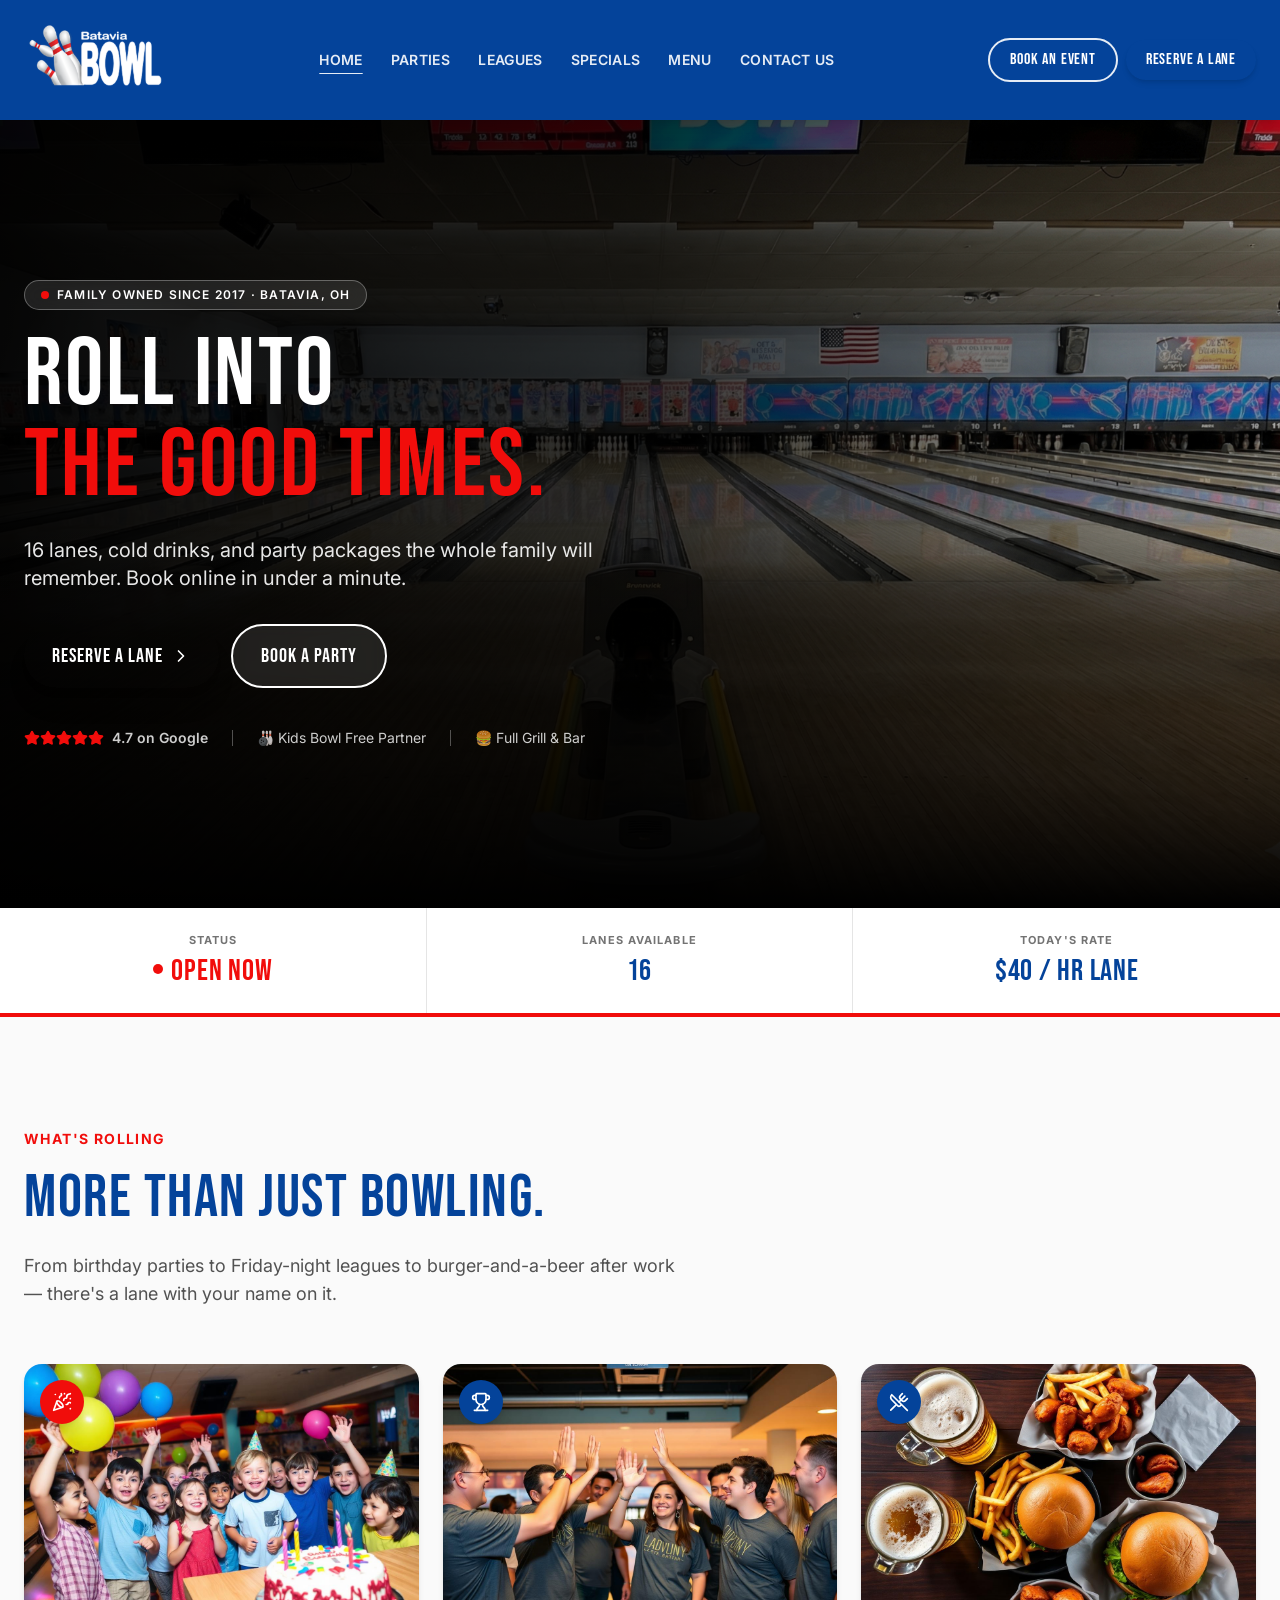
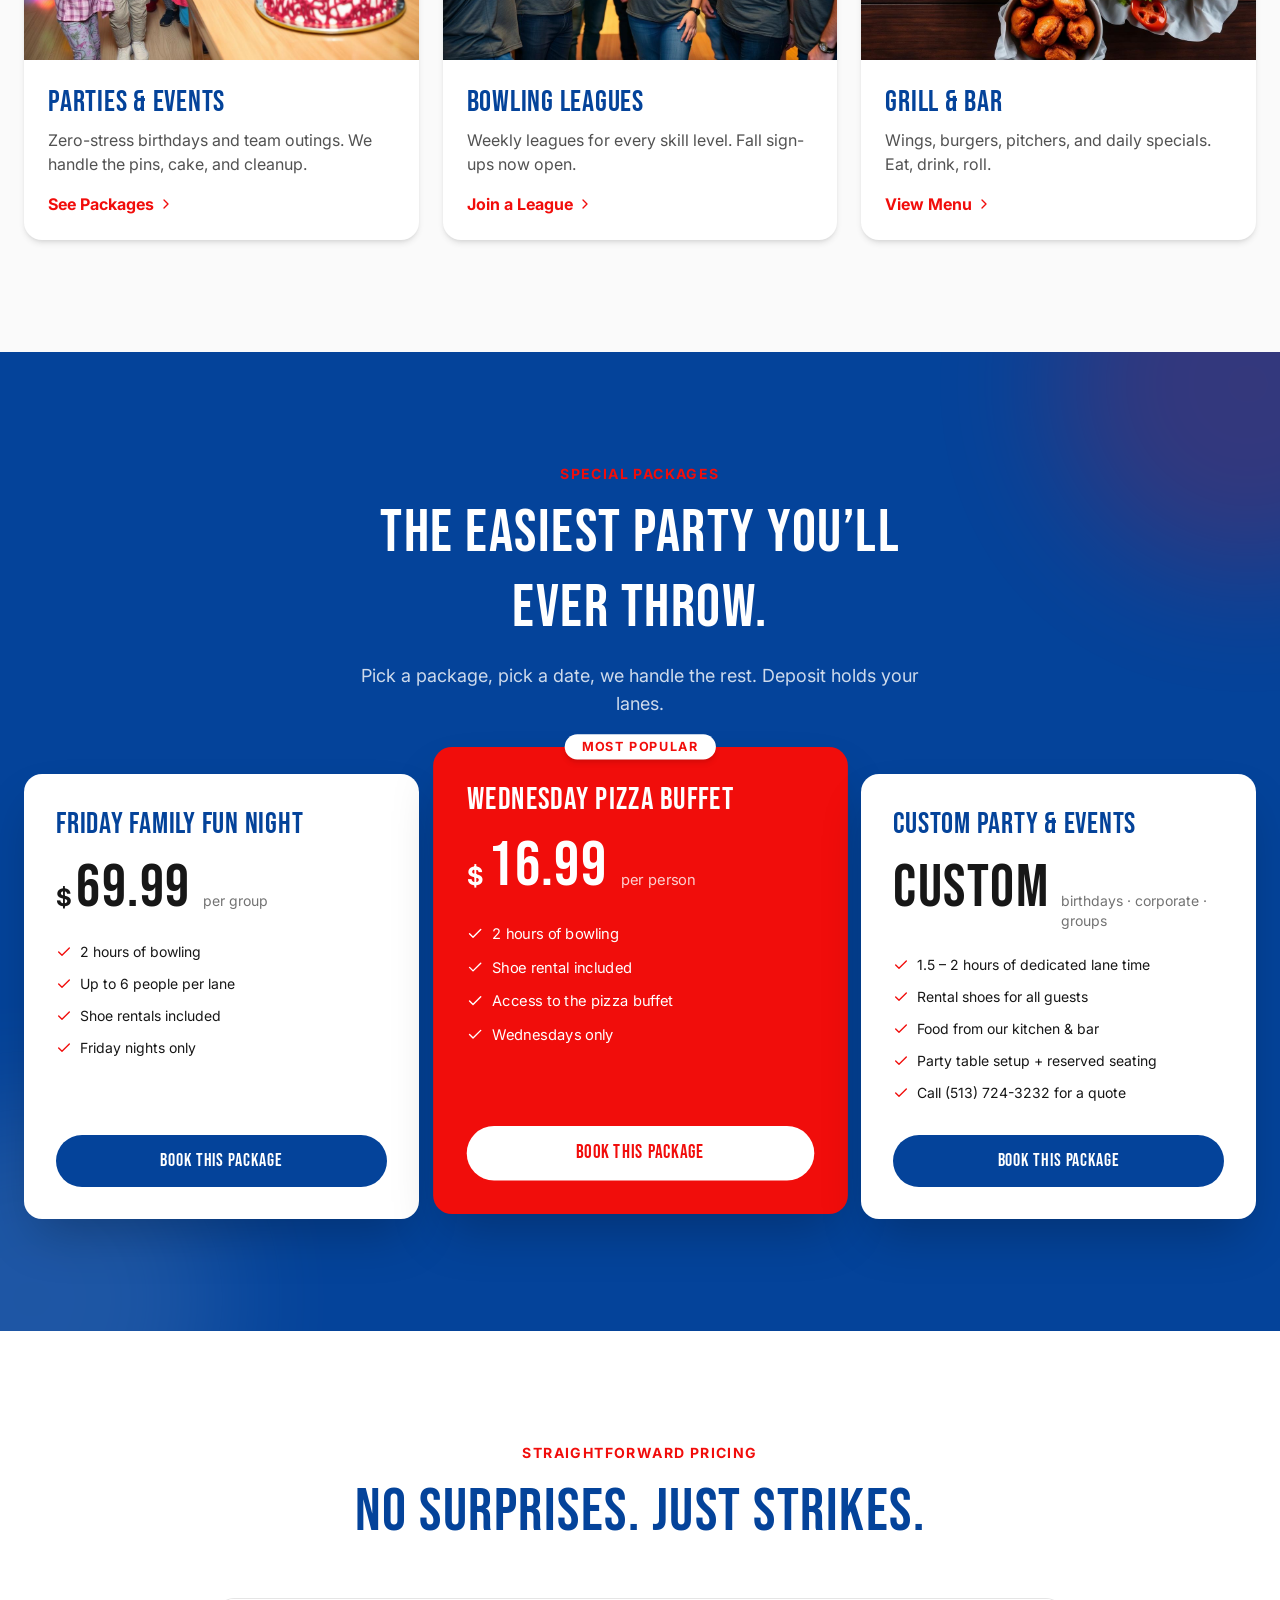
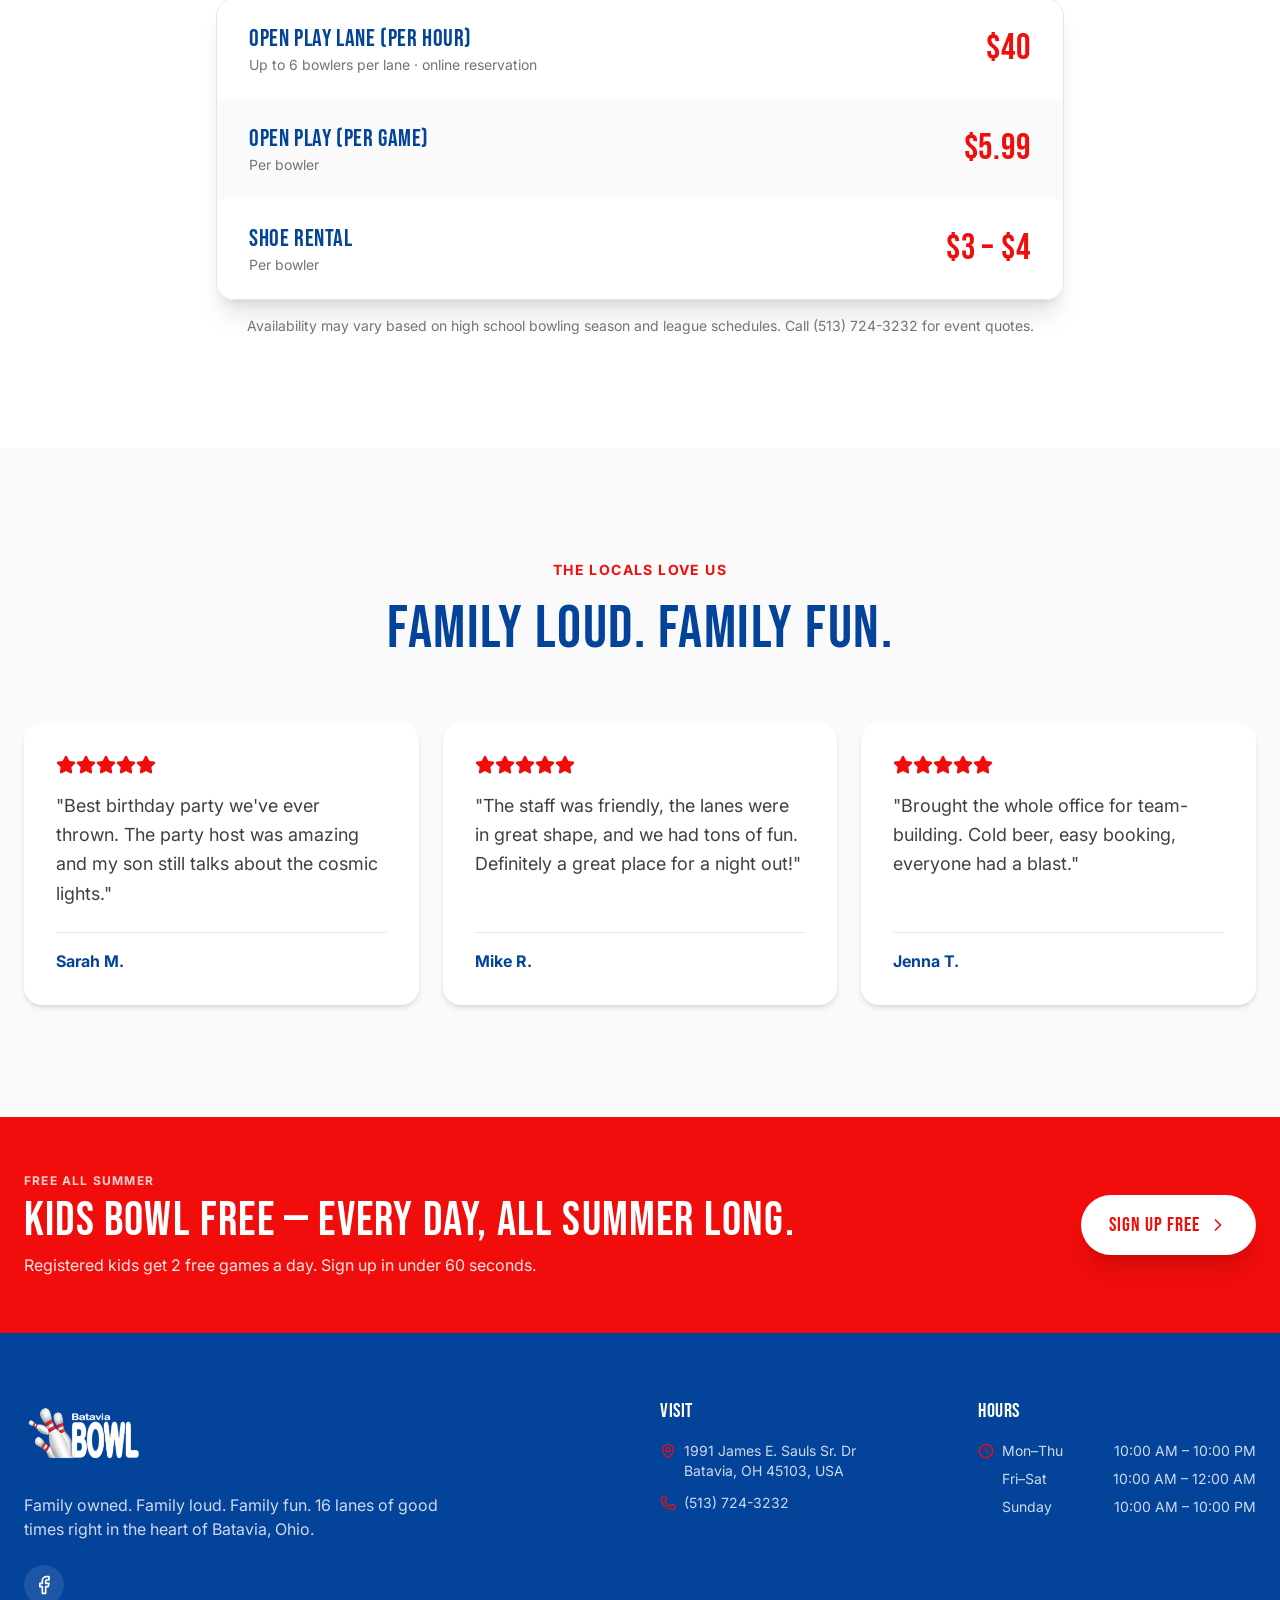
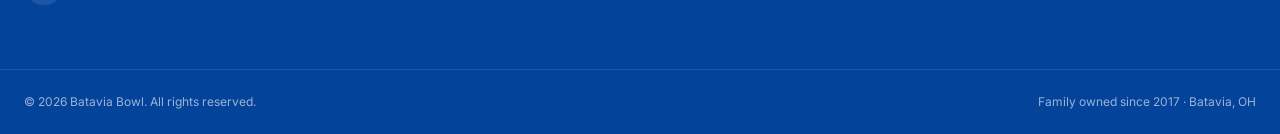
==== commit a077733d: "Website edit: Hero Reserve a Lane button to purple (home)" ====
--- a/index.html
+++ b/index.html
@@ -1,6 +1,6 @@
 <!DOCTYPE html><html lang="en"><head><meta charSet="utf-8"/><meta name="viewport" content="width=device-width, initial-scale=1"/><link rel="preload" as="image" href="images/batavia-logo.png"/><link rel="preload" as="image" href="images/hero-lanes.png"/><link rel="stylesheet" href="assets/styles-CIpxWk8M.css" data-precedence="default"/><link rel="stylesheet" href="https://fonts.googleapis.com/css2?family=Bebas+Neue&amp;family=Inter:wght@400;500;600;700;800&amp;display=swap" data-precedence="default"/><title>Batavia Bowl — 16 Lanes, Parties &amp; Leagues in Batavia, OH</title><meta name="description" content="Family-owned bowling in Batavia, OH. Reserve a lane, book a birthday party, join a league, or grab a burger and a cold one at the grill."/><meta name="author" content="Batavia Bowl"/><meta property="og:title" content="Batavia Bowl — 16 Lanes, Parties &amp; Leagues in Batavia, OH"/><meta property="og:description" content="Family-owned bowling in Batavia, OH. Reserve a lane, book a birthday party, join a league, or grab a burger and a cold one at the grill."/><meta property="og:type" content="website"/><meta name="twitter:card" content="summary_large_image"/><meta name="twitter:title" content="Batavia Bowl — 16 Lanes, Parties &amp; Leagues in Batavia, OH"/><meta name="twitter:description" content="Family-owned bowling in Batavia, OH. Reserve a lane, book a birthday party, join a league, or grab a burger and a cold one at the grill."/><meta property="og:image" content="https://bataviabowl.com/images/hero-lanes.png"/><meta name="twitter:image" content="https://bataviabowl.com/images/hero-lanes.png"/><link rel="icon" href="favicon.ico" type="image/x-icon"/><link rel="preconnect" href="https://fonts.googleapis.com"/><link rel="preconnect" href="https://fonts.gstatic.com" crossorigin="anonymous"/>
 
-</head><body><!--$--><div class="min-h-screen bg-white font-sans text-neutral-900"><header class="sticky top-0 z-40 bg-[#04439A] text-white shadow-lg"><div class="mx-auto flex max-w-7xl items-center justify-between gap-4 px-4 py-3 md:px-6"><a class="flex items-center active" href="./" data-status="active" aria-current="page"><img src="images/batavia-logo.png" alt="Batavia Bowl logo" class="h-20 w-auto object-contain md:h-24"/></a><nav class="hidden items-center gap-7 lg:flex"><a class="text-sm font-semibold uppercase tracking-wide text-white/90 transition hover:text-white text-white underline underline-offset-8" href="./" data-status="active" aria-current="page">Home</a><a href="parties/" class="text-sm font-semibold uppercase tracking-wide text-white/90 transition hover:text-white">Parties</a><a href="leagues/" class="text-sm font-semibold uppercase tracking-wide text-white/90 transition hover:text-white">Leagues</a><a href="specials/" class="text-sm font-semibold uppercase tracking-wide text-white/90 transition hover:text-white">Specials</a><a href="menu/" class="text-sm font-semibold uppercase tracking-wide text-white/90 transition hover:text-white">Menu</a><a href="contact/" class="text-sm font-semibold uppercase tracking-wide text-white/90 transition hover:text-white">Contact Us</a></nav><div class="hidden items-center gap-2 md:flex"><a href="https://api.leadconnectorhq.com/widget/form/eSursZNUZyg93Iup5MTq/?utm_campaign=bb_parties_campaign&amp;utm_source=Facebook+Ads&amp;utm_medium=Ads&amp;utm_content=book_your_party_here" target="_blank" rel="noreferrer" class="rounded-full border-2 border-white/90 px-4 py-2 font-display text-sm tracking-wider text-white transition hover:bg-white hover:text-[#04439A] lg:px-5 lg:text-base">Book an Event</a><a href="https://www.bowlnow.com/places/dK0dpq3gt28Mn5Jg6MRx/products" target="_blank" rel="noreferrer" class="rounded-full bg-[#F97316] px-4 py-2 font-display text-sm tracking-wider text-white shadow-md shadow-[#F97316]/30 transition hover:brightness-110 lg:px-5 lg:text-base">Reserve a Lane</a></div></div></header><section class="relative overflow-hidden bg-black" id="reserve"><div class="absolute inset-0"><img src="images/hero-lanes.png" alt="Batavia Bowl lanes" width="1920" height="1280" class="h-full w-full object-cover opacity-70"/><div class="absolute inset-0 bg-gradient-to-r from-black/95 via-black/70 to-transparent"></div><div class="absolute inset-0 bg-gradient-to-t from-black via-transparent to-transparent"></div></div><div class="relative mx-auto max-w-7xl px-4 py-20 md:px-6 md:py-32 lg:py-40"><div class="max-w-2xl text-white"><div class="mb-5 inline-flex items-center gap-2 rounded-full border border-white/30 bg-white/10 px-4 py-1.5 text-xs font-semibold uppercase tracking-widest backdrop-blur"><span class="h-2 w-2 animate-pulse rounded-full bg-[#F10D0B]"></span>Family owned since 2017 · Batavia, OH</div><h1 class="font-display text-5xl leading-[0.95] tracking-wide md:text-7xl lg:text-8xl">Roll Into <br/><span class="text-[#F10D0B]">The Good Times.</span></h1><p class="mt-6 max-w-xl text-lg text-white/90 md:text-xl">16 lanes, cold drinks, and party packages the whole family will remember. Book online in under a minute.</p><div class="mt-8 flex flex-wrap gap-3"><a href="https://www.bowlnow.com/places/dK0dpq3gt28Mn5Jg6MRx/products" target="_blank" rel="noopener noreferrer" class="group inline-flex items-center gap-2 rounded-full bg-[#F10D0B] px-7 py-4 font-display text-xl tracking-wider text-white shadow-xl shadow-[#F10D0B]/40 transition hover:brightness-110">Reserve a Lane<svg xmlns="http://www.w3.org/2000/svg" width="24" height="24" viewBox="0 0 24 24" fill="none" stroke="currentColor" stroke-width="2" stroke-linecap="round" stroke-linejoin="round" class="lucide lucide-chevron-right h-5 w-5 transition group-hover:translate-x-1" aria-hidden="true"><path d="m9 18 6-6-6-6"></path></svg></a><a href="https://api.leadconnectorhq.com/widget/form/eSursZNUZyg93Iup5MTq/?utm_campaign=bb_parties_campaign&amp;utm_source=Facebook+Ads&amp;utm_medium=Ads&amp;utm_content=book_your_party_here" target="_blank" rel="noopener noreferrer" class="inline-flex items-center gap-2 rounded-full border-2 border-white bg-white/10 px-7 py-4 font-display text-xl tracking-wider text-white backdrop-blur transition hover:bg-white hover:text-[#04439A]">Book a Party</a></div><div class="mt-10 flex flex-wrap items-center gap-6 text-sm text-white/80"><div class="flex items-center gap-2"><div class="flex text-[#F10D0B]"><svg xmlns="http://www.w3.org/2000/svg" width="24" height="24" viewBox="0 0 24 24" fill="none" stroke="currentColor" stroke-width="2" stroke-linecap="round" stroke-linejoin="round" class="lucide lucide-star h-4 w-4 fill-[#F10D0B]" aria-hidden="true"><path d="M11.525 2.295a.53.53 0 0 1 .95 0l2.31 4.679a2.123 2.123 0 0 0 1.595 1.16l5.166.756a.53.53 0 0 1 .294.904l-3.736 3.638a2.123 2.123 0 0 0-.611 1.878l.882 5.14a.53.53 0 0 1-.771.56l-4.618-2.428a2.122 2.122 0 0 0-1.973 0L6.396 21.01a.53.53 0 0 1-.77-.56l.881-5.139a2.122 2.122 0 0 0-.611-1.879L2.16 9.795a.53.53 0 0 1 .294-.906l5.165-.755a2.122 2.122 0 0 0 1.597-1.16z"></path></svg><svg xmlns="http://www.w3.org/2000/svg" width="24" height="24" viewBox="0 0 24 24" fill="none" stroke="currentColor" stroke-width="2" stroke-linecap="round" stroke-linejoin="round" class="lucide lucide-star h-4 w-4 fill-[#F10D0B]" aria-hidden="true"><path d="M11.525 2.295a.53.53 0 0 1 .95 0l2.31 4.679a2.123 2.123 0 0 0 1.595 1.16l5.166.756a.53.53 0 0 1 .294.904l-3.736 3.638a2.123 2.123 0 0 0-.611 1.878l.882 5.14a.53.53 0 0 1-.771.56l-4.618-2.428a2.122 2.122 0 0 0-1.973 0L6.396 21.01a.53.53 0 0 1-.77-.56l.881-5.139a2.122 2.122 0 0 0-.611-1.879L2.16 9.795a.53.53 0 0 1 .294-.906l5.165-.755a2.122 2.122 0 0 0 1.597-1.16z"></path></svg><svg xmlns="http://www.w3.org/2000/svg" width="24" height="24" viewBox="0 0 24 24" fill="none" stroke="currentColor" stroke-width="2" stroke-linecap="round" stroke-linejoin="round" class="lucide lucide-star h-4 w-4 fill-[#F10D0B]" aria-hidden="true"><path d="M11.525 2.295a.53.53 0 0 1 .95 0l2.31 4.679a2.123 2.123 0 0 0 1.595 1.16l5.166.756a.53.53 0 0 1 .294.904l-3.736 3.638a2.123 2.123 0 0 0-.611 1.878l.882 5.14a.53.53 0 0 1-.771.56l-4.618-2.428a2.122 2.122 0 0 0-1.973 0L6.396 21.01a.53.53 0 0 1-.77-.56l.881-5.139a2.122 2.122 0 0 0-.611-1.879L2.16 9.795a.53.53 0 0 1 .294-.906l5.165-.755a2.122 2.122 0 0 0 1.597-1.16z"></path></svg><svg xmlns="http://www.w3.org/2000/svg" width="24" height="24" viewBox="0 0 24 24" fill="none" stroke="currentColor" stroke-width="2" stroke-linecap="round" stroke-linejoin="round" class="lucide lucide-star h-4 w-4 fill-[#F10D0B]" aria-hidden="true"><path d="M11.525 2.295a.53.53 0 0 1 .95 0l2.31 4.679a2.123 2.123 0 0 0 1.595 1.16l5.166.756a.53.53 0 0 1 .294.904l-3.736 3.638a2.123 2.123 0 0 0-.611 1.878l.882 5.14a.53.53 0 0 1-.771.56l-4.618-2.428a2.122 2.122 0 0 0-1.973 0L6.396 21.01a.53.53 0 0 1-.77-.56l.881-5.139a2.122 2.122 0 0 0-.611-1.879L2.16 9.795a.53.53 0 0 1 .294-.906l5.165-.755a2.122 2.122 0 0 0 1.597-1.16z"></path></svg><svg xmlns="http://www.w3.org/2000/svg" width="24" height="24" viewBox="0 0 24 24" fill="none" stroke="currentColor" stroke-width="2" stroke-linecap="round" stroke-linejoin="round" class="lucide lucide-star h-4 w-4 fill-[#F10D0B]" aria-hidden="true"><path d="M11.525 2.295a.53.53 0 0 1 .95 0l2.31 4.679a2.123 2.123 0 0 0 1.595 1.16l5.166.756a.53.53 0 0 1 .294.904l-3.736 3.638a2.123 2.123 0 0 0-.611 1.878l.882 5.14a.53.53 0 0 1-.771.56l-4.618-2.428a2.122 2.122 0 0 0-1.973 0L6.396 21.01a.53.53 0 0 1-.77-.56l.881-5.139a2.122 2.122 0 0 0-.611-1.879L2.16 9.795a.53.53 0 0 1 .294-.906l5.165-.755a2.122 2.122 0 0 0 1.597-1.16z"></path></svg></div><span class="font-semibold">4.7 on Google</span></div><div class="hidden h-4 w-px bg-white/30 md:block"></div><span>🎳 Kids Bowl Free Partner</span><div class="hidden h-4 w-px bg-white/30 md:block"></div><span>🍔 Full Grill &amp; Bar</span></div></div></div></section><section class="border-b-4 border-[#F10D0B] bg-white"><div class="mx-auto grid max-w-7xl grid-cols-1 divide-x divide-neutral-200 md:grid-cols-3"><div class="px-4 py-5 text-center md:px-6 md:py-6"><div class="text-[11px] font-bold uppercase tracking-widest text-neutral-500">Status</div><div class="mt-1 font-display text-2xl tracking-wide md:text-3xl text-[#F10D0B]"><span class="mr-2 inline-block h-2.5 w-2.5 animate-pulse rounded-full bg-[#F10D0B] align-middle"></span>Open Now</div></div><div class="px-4 py-5 text-center md:px-6 md:py-6"><div class="text-[11px] font-bold uppercase tracking-widest text-neutral-500">Lanes Available</div><div class="mt-1 font-display text-2xl tracking-wide md:text-3xl text-[#04439A]">16</div></div><div class="px-4 py-5 text-center md:px-6 md:py-6"><div class="text-[11px] font-bold uppercase tracking-widest text-neutral-500">Today&#x27;s Rate</div><div class="mt-1 font-display text-2xl tracking-wide md:text-3xl text-[#04439A]">$40 / hr lane</div></div></div></section><section id="open-bowling" class="bg-neutral-50 py-20 md:py-28"><div class="mx-auto max-w-7xl px-4 md:px-6"><div class="mb-14 max-w-2xl"><div class="mb-3 text-sm font-bold uppercase tracking-widest text-[#F10D0B]">What&#x27;s Rolling</div><h2 class="font-display text-4xl leading-tight tracking-wide text-[#04439A] md:text-6xl">More Than Just Bowling.</h2><p class="mt-4 text-lg text-neutral-600">From birthday parties to Friday-night leagues to burger-and-a-beer after work — there&#x27;s a lane with your name on it.</p></div><div class="grid gap-6 md:grid-cols-3"><a href="parties/" class="group relative overflow-hidden rounded-2xl bg-white shadow-md transition hover:-translate-y-1 hover:shadow-2xl"><div class="relative aspect-[4/3] overflow-hidden"><img src="assets/party-kids-CyLF9zS3.jpg" alt="Parties &amp; Events" loading="lazy" width="1200" height="900" class="h-full w-full object-cover transition duration-500 group-hover:scale-105"/><div class="absolute left-4 top-4 flex h-11 w-11 items-center justify-center rounded-full text-white shadow-lg" style="background-color:#F10D0B"><svg xmlns="http://www.w3.org/2000/svg" width="24" height="24" viewBox="0 0 24 24" fill="none" stroke="currentColor" stroke-width="2" stroke-linecap="round" stroke-linejoin="round" class="lucide lucide-party-popper h-5 w-5" aria-hidden="true"><path d="M5.8 11.3 2 22l10.7-3.79"></path><path d="M4 3h.01"></path><path d="M22 8h.01"></path><path d="M15 2h.01"></path><path d="M22 20h.01"></path><path d="m22 2-2.24.75a2.9 2.9 0 0 0-1.96 3.12c.1.86-.57 1.63-1.45 1.63h-.38c-.86 0-1.6.6-1.76 1.44L14 10"></path><path d="m22 13-.82-.33c-.86-.34-1.82.2-1.98 1.11c-.11.7-.72 1.22-1.43 1.22H17"></path><path d="m11 2 .33.82c.34.86-.2 1.82-1.11 1.98C9.52 4.9 9 5.52 9 6.23V7"></path><path d="M11 13c1.93 1.93 2.83 4.17 2 5-.83.83-3.07-.07-5-2-1.93-1.93-2.83-4.17-2-5 .83-.83 3.07.07 5 2Z"></path></svg></div></div><div class="p-6"><h3 class="font-display text-2xl tracking-wide text-[#04439A] md:text-3xl">Parties &amp; Events</h3><p class="mt-2 text-neutral-600">Zero-stress birthdays and team outings. We handle the pins, cake, and cleanup.</p><span class="mt-4 inline-flex items-center gap-1 font-bold text-[#F10D0B]">See Packages<svg xmlns="http://www.w3.org/2000/svg" width="24" height="24" viewBox="0 0 24 24" fill="none" stroke="currentColor" stroke-width="2" stroke-linecap="round" stroke-linejoin="round" class="lucide lucide-chevron-right h-4 w-4 transition group-hover:translate-x-1" aria-hidden="true"><path d="m9 18 6-6-6-6"></path></svg></span></div></a><a href="leagues/" class="group relative overflow-hidden rounded-2xl bg-white shadow-md transition hover:-translate-y-1 hover:shadow-2xl"><div class="relative aspect-[4/3] overflow-hidden"><img src="assets/league-team-BLx3RUnw.jpg" alt="Bowling Leagues" loading="lazy" width="1200" height="900" class="h-full w-full object-cover transition duration-500 group-hover:scale-105"/><div class="absolute left-4 top-4 flex h-11 w-11 items-center justify-center rounded-full text-white shadow-lg" style="background-color:#04439A"><svg xmlns="http://www.w3.org/2000/svg" width="24" height="24" viewBox="0 0 24 24" fill="none" stroke="currentColor" stroke-width="2" stroke-linecap="round" stroke-linejoin="round" class="lucide lucide-trophy h-5 w-5" aria-hidden="true"><path d="M10 14.66v1.626a2 2 0 0 1-.976 1.696A5 5 0 0 0 7 21.978"></path><path d="M14 14.66v1.626a2 2 0 0 0 .976 1.696A5 5 0 0 1 17 21.978"></path><path d="M18 9h1.5a1 1 0 0 0 0-5H18"></path><path d="M4 22h16"></path><path d="M6 9a6 6 0 0 0 12 0V3a1 1 0 0 0-1-1H7a1 1 0 0 0-1 1z"></path><path d="M6 9H4.5a1 1 0 0 1 0-5H6"></path></svg></div></div><div class="p-6"><h3 class="font-display text-2xl tracking-wide text-[#04439A] md:text-3xl">Bowling Leagues</h3><p class="mt-2 text-neutral-600">Weekly leagues for every skill level. Fall sign-ups now open.</p><span class="mt-4 inline-flex items-center gap-1 font-bold text-[#F10D0B]">Join a League<svg xmlns="http://www.w3.org/2000/svg" width="24" height="24" viewBox="0 0 24 24" fill="none" stroke="currentColor" stroke-width="2" stroke-linecap="round" stroke-linejoin="round" class="lucide lucide-chevron-right h-4 w-4 transition group-hover:translate-x-1" aria-hidden="true"><path d="m9 18 6-6-6-6"></path></svg></span></div></a><a href="menu/" class="group relative overflow-hidden rounded-2xl bg-white shadow-md transition hover:-translate-y-1 hover:shadow-2xl"><div class="relative aspect-[4/3] overflow-hidden"><img src="assets/grill-food-BrB6WNMg.jpg" alt="Grill &amp; Bar" loading="lazy" width="1200" height="900" class="h-full w-full object-cover transition duration-500 group-hover:scale-105"/><div class="absolute left-4 top-4 flex h-11 w-11 items-center justify-center rounded-full text-white shadow-lg" style="background-color:#04439A"><svg xmlns="http://www.w3.org/2000/svg" width="24" height="24" viewBox="0 0 24 24" fill="none" stroke="currentColor" stroke-width="2" stroke-linecap="round" stroke-linejoin="round" class="lucide lucide-utensils-crossed h-5 w-5" aria-hidden="true"><path d="m16 2-2.3 2.3a3 3 0 0 0 0 4.2l1.8 1.8a3 3 0 0 0 4.2 0L22 8"></path><path d="M15 15 3.3 3.3a4.2 4.2 0 0 0 0 6l7.3 7.3c.7.7 2 .7 2.8 0L15 15Zm0 0 7 7"></path><path d="m2.1 21.8 6.4-6.3"></path><path d="m19 5-7 7"></path></svg></div></div><div class="p-6"><h3 class="font-display text-2xl tracking-wide text-[#04439A] md:text-3xl">Grill &amp; Bar</h3><p class="mt-2 text-neutral-600">Wings, burgers, pitchers, and daily specials. Eat, drink, roll.</p><span class="mt-4 inline-flex items-center gap-1 font-bold text-[#F10D0B]">View Menu<svg xmlns="http://www.w3.org/2000/svg" width="24" height="24" viewBox="0 0 24 24" fill="none" stroke="currentColor" stroke-width="2" stroke-linecap="round" stroke-linejoin="round" class="lucide lucide-chevron-right h-4 w-4 transition group-hover:translate-x-1" aria-hidden="true"><path d="m9 18 6-6-6-6"></path></svg></span></div></a></div></div></section><section id="parties" class="relative overflow-hidden bg-[#04439A] py-20 text-white md:py-28"><div class="pointer-events-none absolute -right-40 -top-40 h-96 w-96 rounded-full bg-[#F10D0B] opacity-20 blur-3xl"></div><div class="pointer-events-none absolute -bottom-40 -left-40 h-96 w-96 rounded-full bg-white opacity-10 blur-3xl"></div><div class="relative mx-auto max-w-7xl px-4 md:px-6"><div class="mb-14 text-center"><div class="mb-3 text-sm font-bold uppercase tracking-widest text-[#F10D0B]">Special Packages</div><h2 class="font-display text-4xl leading-tight tracking-wide md:text-6xl">The Easiest Party You’ll <br class="hidden md:block"/>Ever Throw.</h2><p class="mx-auto mt-4 max-w-xl text-lg text-white/80">Pick a package, pick a date, we handle the rest. Deposit holds your lanes.</p></div><div class="grid gap-6 md:grid-cols-3"><div class="relative flex flex-col rounded-2xl p-8 shadow-2xl bg-white text-neutral-900"><h3 class="font-display text-3xl tracking-wide text-[#04439A]">Friday Family Fun Night</h3><div class="mt-4 flex items-baseline gap-1"><span class="text-2xl font-bold">$</span><span class="font-display text-6xl tracking-wide">69.99</span><span class="ml-2 text-sm text-neutral-500">per group</span></div><ul class="mt-6 flex-1 space-y-3"><li class="flex items-start gap-2 text-sm"><svg xmlns="http://www.w3.org/2000/svg" width="24" height="24" viewBox="0 0 24 24" fill="none" stroke="currentColor" stroke-width="2" stroke-linecap="round" stroke-linejoin="round" class="lucide lucide-check mt-0.5 h-4 w-4 flex-shrink-0 text-[#F10D0B]" aria-hidden="true"><path d="M20 6 9 17l-5-5"></path></svg><span>2 hours of bowling</span></li><li class="flex items-start gap-2 text-sm"><svg xmlns="http://www.w3.org/2000/svg" width="24" height="24" viewBox="0 0 24 24" fill="none" stroke="currentColor" stroke-width="2" stroke-linecap="round" stroke-linejoin="round" class="lucide lucide-check mt-0.5 h-4 w-4 flex-shrink-0 text-[#F10D0B]" aria-hidden="true"><path d="M20 6 9 17l-5-5"></path></svg><span>Up to 6 people per lane</span></li><li class="flex items-start gap-2 text-sm"><svg xmlns="http://www.w3.org/2000/svg" width="24" height="24" viewBox="0 0 24 24" fill="none" stroke="currentColor" stroke-width="2" stroke-linecap="round" stroke-linejoin="round" class="lucide lucide-check mt-0.5 h-4 w-4 flex-shrink-0 text-[#F10D0B]" aria-hidden="true"><path d="M20 6 9 17l-5-5"></path></svg><span>Shoe rentals included</span></li><li class="flex items-start gap-2 text-sm"><svg xmlns="http://www.w3.org/2000/svg" width="24" height="24" viewBox="0 0 24 24" fill="none" stroke="currentColor" stroke-width="2" stroke-linecap="round" stroke-linejoin="round" class="lucide lucide-check mt-0.5 h-4 w-4 flex-shrink-0 text-[#F10D0B]" aria-hidden="true"><path d="M20 6 9 17l-5-5"></path></svg><span>Friday nights only</span></li></ul><a href="https://api.leadconnectorhq.com/widget/form/eSursZNUZyg93Iup5MTq/?utm_campaign=bb_parties_campaign&amp;utm_source=Facebook+Ads&amp;utm_medium=Ads&amp;utm_content=book_your_party_here" target="_blank" rel="noopener noreferrer" class="mt-8 inline-flex items-center justify-center gap-2 rounded-full px-6 py-3 font-display text-lg tracking-wider transition bg-[#04439A] text-white hover:brightness-110">Book This Package</a></div><div class="relative flex flex-col rounded-2xl p-8 shadow-2xl scale-100 bg-[#F10D0B] text-white md:-translate-y-4 md:scale-105"><span class="absolute -top-3 left-1/2 -translate-x-1/2 rounded-full bg-white px-4 py-1 text-xs font-bold uppercase tracking-widest text-[#F10D0B] shadow-md">Most Popular</span><h3 class="font-display text-3xl tracking-wide text-white">Wednesday Pizza Buffet</h3><div class="mt-4 flex items-baseline gap-1"><span class="text-2xl font-bold">$</span><span class="font-display text-6xl tracking-wide">16.99</span><span class="ml-2 text-sm text-white/80">per person</span></div><ul class="mt-6 flex-1 space-y-3"><li class="flex items-start gap-2 text-sm"><svg xmlns="http://www.w3.org/2000/svg" width="24" height="24" viewBox="0 0 24 24" fill="none" stroke="currentColor" stroke-width="2" stroke-linecap="round" stroke-linejoin="round" class="lucide lucide-check mt-0.5 h-4 w-4 flex-shrink-0 text-white" aria-hidden="true"><path d="M20 6 9 17l-5-5"></path></svg><span>2 hours of bowling</span></li><li class="flex items-start gap-2 text-sm"><svg xmlns="http://www.w3.org/2000/svg" width="24" height="24" viewBox="0 0 24 24" fill="none" stroke="currentColor" stroke-width="2" stroke-linecap="round" stroke-linejoin="round" class="lucide lucide-check mt-0.5 h-4 w-4 flex-shrink-0 text-white" aria-hidden="true"><path d="M20 6 9 17l-5-5"></path></svg><span>Shoe rental included</span></li><li class="flex items-start gap-2 text-sm"><svg xmlns="http://www.w3.org/2000/svg" width="24" height="24" viewBox="0 0 24 24" fill="none" stroke="currentColor" stroke-width="2" stroke-linecap="round" stroke-linejoin="round" class="lucide lucide-check mt-0.5 h-4 w-4 flex-shrink-0 text-white" aria-hidden="true"><path d="M20 6 9 17l-5-5"></path></svg><span>Access to the pizza buffet</span></li><li class="flex items-start gap-2 text-sm"><svg xmlns="http://www.w3.org/2000/svg" width="24" height="24" viewBox="0 0 24 24" fill="none" stroke="currentColor" stroke-width="2" stroke-linecap="round" stroke-linejoin="round" class="lucide lucide-check mt-0.5 h-4 w-4 flex-shrink-0 text-white" aria-hidden="true"><path d="M20 6 9 17l-5-5"></path></svg><span>Wednesdays only</span></li></ul><a href="https://api.leadconnectorhq.com/widget/form/eSursZNUZyg93Iup5MTq/?utm_campaign=bb_parties_campaign&amp;utm_source=Facebook+Ads&amp;utm_medium=Ads&amp;utm_content=book_your_party_here" target="_blank" rel="noopener noreferrer" class="mt-8 inline-flex items-center justify-center gap-2 rounded-full px-6 py-3 font-display text-lg tracking-wider transition bg-white text-[#F10D0B] hover:bg-neutral-100">Book This Package</a></div><div class="relative flex flex-col rounded-2xl p-8 shadow-2xl bg-white text-neutral-900"><h3 class="font-display text-3xl tracking-wide text-[#04439A]">Custom Party &amp; Events</h3><div class="mt-4 flex items-baseline gap-1"><span class="font-display text-6xl tracking-wide">Custom</span><span class="ml-2 text-sm text-neutral-500">birthdays · corporate · groups</span></div><ul class="mt-6 flex-1 space-y-3"><li class="flex items-start gap-2 text-sm"><svg xmlns="http://www.w3.org/2000/svg" width="24" height="24" viewBox="0 0 24 24" fill="none" stroke="currentColor" stroke-width="2" stroke-linecap="round" stroke-linejoin="round" class="lucide lucide-check mt-0.5 h-4 w-4 flex-shrink-0 text-[#F10D0B]" aria-hidden="true"><path d="M20 6 9 17l-5-5"></path></svg><span>1.5 – 2 hours of dedicated lane time</span></li><li class="flex items-start gap-2 text-sm"><svg xmlns="http://www.w3.org/2000/svg" width="24" height="24" viewBox="0 0 24 24" fill="none" stroke="currentColor" stroke-width="2" stroke-linecap="round" stroke-linejoin="round" class="lucide lucide-check mt-0.5 h-4 w-4 flex-shrink-0 text-[#F10D0B]" aria-hidden="true"><path d="M20 6 9 17l-5-5"></path></svg><span>Rental shoes for all guests</span></li><li class="flex items-start gap-2 text-sm"><svg xmlns="http://www.w3.org/2000/svg" width="24" height="24" viewBox="0 0 24 24" fill="none" stroke="currentColor" stroke-width="2" stroke-linecap="round" stroke-linejoin="round" class="lucide lucide-check mt-0.5 h-4 w-4 flex-shrink-0 text-[#F10D0B]" aria-hidden="true"><path d="M20 6 9 17l-5-5"></path></svg><span>Food from our kitchen &amp; bar</span></li><li class="flex items-start gap-2 text-sm"><svg xmlns="http://www.w3.org/2000/svg" width="24" height="24" viewBox="0 0 24 24" fill="none" stroke="currentColor" stroke-width="2" stroke-linecap="round" stroke-linejoin="round" class="lucide lucide-check mt-0.5 h-4 w-4 flex-shrink-0 text-[#F10D0B]" aria-hidden="true"><path d="M20 6 9 17l-5-5"></path></svg><span>Party table setup + reserved seating</span></li><li class="flex items-start gap-2 text-sm"><svg xmlns="http://www.w3.org/2000/svg" width="24" height="24" viewBox="0 0 24 24" fill="none" stroke="currentColor" stroke-width="2" stroke-linecap="round" stroke-linejoin="round" class="lucide lucide-check mt-0.5 h-4 w-4 flex-shrink-0 text-[#F10D0B]" aria-hidden="true"><path d="M20 6 9 17l-5-5"></path></svg><span>Call (513) 724-3232 for a quote</span></li></ul><a href="https://api.leadconnectorhq.com/widget/form/eSursZNUZyg93Iup5MTq/?utm_campaign=bb_parties_campaign&amp;utm_source=Facebook+Ads&amp;utm_medium=Ads&amp;utm_content=book_your_party_here" target="_blank" rel="noopener noreferrer" class="mt-8 inline-flex items-center justify-center gap-2 rounded-full px-6 py-3 font-display text-lg tracking-wider transition bg-[#04439A] text-white hover:brightness-110">Book This Package</a></div></div></div></section><section id="pricing" class="bg-white py-20 md:py-28"><div class="mx-auto max-w-4xl px-4 md:px-6"><div class="mb-12 text-center"><div class="mb-3 text-sm font-bold uppercase tracking-widest text-[#F10D0B]">Straightforward Pricing</div><h2 class="font-display text-4xl leading-tight tracking-wide text-[#04439A] md:text-6xl">No Surprises. Just Strikes.</h2></div><div class="overflow-hidden rounded-2xl border border-neutral-200 shadow-xl"><div class="flex flex-col items-start justify-between gap-2 px-6 py-6 md:flex-row md:items-center md:px-8 bg-white"><div><div class="font-display text-xl tracking-wide text-[#04439A] md:text-2xl">Open Play Lane (per hour)</div><div class="text-sm text-neutral-500">Up to 6 bowlers per lane · online reservation</div></div><div class="font-display text-3xl tracking-wide text-[#F10D0B] md:text-4xl">$40</div></div><div class="flex flex-col items-start justify-between gap-2 px-6 py-6 md:flex-row md:items-center md:px-8 bg-neutral-50"><div><div class="font-display text-xl tracking-wide text-[#04439A] md:text-2xl">Open Play (per game)</div><div class="text-sm text-neutral-500">Per bowler</div></div><div class="font-display text-3xl tracking-wide text-[#F10D0B] md:text-4xl">$5.99</div></div><div class="flex flex-col items-start justify-between gap-2 px-6 py-6 md:flex-row md:items-center md:px-8 bg-white"><div><div class="font-display text-xl tracking-wide text-[#04439A] md:text-2xl">Shoe Rental</div><div class="text-sm text-neutral-500">Per bowler</div></div><div class="font-display text-3xl tracking-wide text-[#F10D0B] md:text-4xl">$3 – $4</div></div></div><p class="mt-4 text-center text-sm text-neutral-500">Availability may vary based on high school bowling season and league schedules. Call (513) 724-3232 for event quotes.</p></div></section><section class="bg-neutral-50 py-20 md:py-28"><div class="mx-auto max-w-7xl px-4 md:px-6"><div class="mb-14 text-center"><div class="mb-3 text-sm font-bold uppercase tracking-widest text-[#F10D0B]">The Locals Love Us</div><h2 class="font-display text-4xl leading-tight tracking-wide text-[#04439A] md:text-6xl">Family Loud. Family Fun.</h2></div><div class="grid gap-6 md:grid-cols-3"><figure class="flex flex-col rounded-2xl bg-white p-8 shadow-md"><div class="mb-4 flex text-[#F10D0B]"><svg xmlns="http://www.w3.org/2000/svg" width="24" height="24" viewBox="0 0 24 24" fill="none" stroke="currentColor" stroke-width="2" stroke-linecap="round" stroke-linejoin="round" class="lucide lucide-star h-5 w-5 fill-[#F10D0B]" aria-hidden="true"><path d="M11.525 2.295a.53.53 0 0 1 .95 0l2.31 4.679a2.123 2.123 0 0 0 1.595 1.16l5.166.756a.53.53 0 0 1 .294.904l-3.736 3.638a2.123 2.123 0 0 0-.611 1.878l.882 5.14a.53.53 0 0 1-.771.56l-4.618-2.428a2.122 2.122 0 0 0-1.973 0L6.396 21.01a.53.53 0 0 1-.77-.56l.881-5.139a2.122 2.122 0 0 0-.611-1.879L2.16 9.795a.53.53 0 0 1 .294-.906l5.165-.755a2.122 2.122 0 0 0 1.597-1.16z"></path></svg><svg xmlns="http://www.w3.org/2000/svg" width="24" height="24" viewBox="0 0 24 24" fill="none" stroke="currentColor" stroke-width="2" stroke-linecap="round" stroke-linejoin="round" class="lucide lucide-star h-5 w-5 fill-[#F10D0B]" aria-hidden="true"><path d="M11.525 2.295a.53.53 0 0 1 .95 0l2.31 4.679a2.123 2.123 0 0 0 1.595 1.16l5.166.756a.53.53 0 0 1 .294.904l-3.736 3.638a2.123 2.123 0 0 0-.611 1.878l.882 5.14a.53.53 0 0 1-.771.56l-4.618-2.428a2.122 2.122 0 0 0-1.973 0L6.396 21.01a.53.53 0 0 1-.77-.56l.881-5.139a2.122 2.122 0 0 0-.611-1.879L2.16 9.795a.53.53 0 0 1 .294-.906l5.165-.755a2.122 2.122 0 0 0 1.597-1.16z"></path></svg><svg xmlns="http://www.w3.org/2000/svg" width="24" height="24" viewBox="0 0 24 24" fill="none" stroke="currentColor" stroke-width="2" stroke-linecap="round" stroke-linejoin="round" class="lucide lucide-star h-5 w-5 fill-[#F10D0B]" aria-hidden="true"><path d="M11.525 2.295a.53.53 0 0 1 .95 0l2.31 4.679a2.123 2.123 0 0 0 1.595 1.16l5.166.756a.53.53 0 0 1 .294.904l-3.736 3.638a2.123 2.123 0 0 0-.611 1.878l.882 5.14a.53.53 0 0 1-.771.56l-4.618-2.428a2.122 2.122 0 0 0-1.973 0L6.396 21.01a.53.53 0 0 1-.77-.56l.881-5.139a2.122 2.122 0 0 0-.611-1.879L2.16 9.795a.53.53 0 0 1 .294-.906l5.165-.755a2.122 2.122 0 0 0 1.597-1.16z"></path></svg><svg xmlns="http://www.w3.org/2000/svg" width="24" height="24" viewBox="0 0 24 24" fill="none" stroke="currentColor" stroke-width="2" stroke-linecap="round" stroke-linejoin="round" class="lucide lucide-star h-5 w-5 fill-[#F10D0B]" aria-hidden="true"><path d="M11.525 2.295a.53.53 0 0 1 .95 0l2.31 4.679a2.123 2.123 0 0 0 1.595 1.16l5.166.756a.53.53 0 0 1 .294.904l-3.736 3.638a2.123 2.123 0 0 0-.611 1.878l.882 5.14a.53.53 0 0 1-.771.56l-4.618-2.428a2.122 2.122 0 0 0-1.973 0L6.396 21.01a.53.53 0 0 1-.77-.56l.881-5.139a2.122 2.122 0 0 0-.611-1.879L2.16 9.795a.53.53 0 0 1 .294-.906l5.165-.755a2.122 2.122 0 0 0 1.597-1.16z"></path></svg><svg xmlns="http://www.w3.org/2000/svg" width="24" height="24" viewBox="0 0 24 24" fill="none" stroke="currentColor" stroke-width="2" stroke-linecap="round" stroke-linejoin="round" class="lucide lucide-star h-5 w-5 fill-[#F10D0B]" aria-hidden="true"><path d="M11.525 2.295a.53.53 0 0 1 .95 0l2.31 4.679a2.123 2.123 0 0 0 1.595 1.16l5.166.756a.53.53 0 0 1 .294.904l-3.736 3.638a2.123 2.123 0 0 0-.611 1.878l.882 5.14a.53.53 0 0 1-.771.56l-4.618-2.428a2.122 2.122 0 0 0-1.973 0L6.396 21.01a.53.53 0 0 1-.77-.56l.881-5.139a2.122 2.122 0 0 0-.611-1.879L2.16 9.795a.53.53 0 0 1 .294-.906l5.165-.755a2.122 2.122 0 0 0 1.597-1.16z"></path></svg></div><blockquote class="flex-1 text-lg leading-relaxed text-neutral-700">&quot;<!-- -->Best birthday party we&#x27;ve ever thrown. The party host was amazing and my son still talks about the cosmic lights.<!-- -->&quot;</blockquote><figcaption class="mt-6 border-t border-neutral-200 pt-4"><div class="font-bold text-[#04439A]">Sarah M.</div></figcaption></figure><figure class="flex flex-col rounded-2xl bg-white p-8 shadow-md"><div class="mb-4 flex text-[#F10D0B]"><svg xmlns="http://www.w3.org/2000/svg" width="24" height="24" viewBox="0 0 24 24" fill="none" stroke="currentColor" stroke-width="2" stroke-linecap="round" stroke-linejoin="round" class="lucide lucide-star h-5 w-5 fill-[#F10D0B]" aria-hidden="true"><path d="M11.525 2.295a.53.53 0 0 1 .95 0l2.31 4.679a2.123 2.123 0 0 0 1.595 1.16l5.166.756a.53.53 0 0 1 .294.904l-3.736 3.638a2.123 2.123 0 0 0-.611 1.878l.882 5.14a.53.53 0 0 1-.771.56l-4.618-2.428a2.122 2.122 0 0 0-1.973 0L6.396 21.01a.53.53 0 0 1-.77-.56l.881-5.139a2.122 2.122 0 0 0-.611-1.879L2.16 9.795a.53.53 0 0 1 .294-.906l5.165-.755a2.122 2.122 0 0 0 1.597-1.16z"></path></svg><svg xmlns="http://www.w3.org/2000/svg" width="24" height="24" viewBox="0 0 24 24" fill="none" stroke="currentColor" stroke-width="2" stroke-linecap="round" stroke-linejoin="round" class="lucide lucide-star h-5 w-5 fill-[#F10D0B]" aria-hidden="true"><path d="M11.525 2.295a.53.53 0 0 1 .95 0l2.31 4.679a2.123 2.123 0 0 0 1.595 1.16l5.166.756a.53.53 0 0 1 .294.904l-3.736 3.638a2.123 2.123 0 0 0-.611 1.878l.882 5.14a.53.53 0 0 1-.771.56l-4.618-2.428a2.122 2.122 0 0 0-1.973 0L6.396 21.01a.53.53 0 0 1-.77-.56l.881-5.139a2.122 2.122 0 0 0-.611-1.879L2.16 9.795a.53.53 0 0 1 .294-.906l5.165-.755a2.122 2.122 0 0 0 1.597-1.16z"></path></svg><svg xmlns="http://www.w3.org/2000/svg" width="24" height="24" viewBox="0 0 24 24" fill="none" stroke="currentColor" stroke-width="2" stroke-linecap="round" stroke-linejoin="round" class="lucide lucide-star h-5 w-5 fill-[#F10D0B]" aria-hidden="true"><path d="M11.525 2.295a.53.53 0 0 1 .95 0l2.31 4.679a2.123 2.123 0 0 0 1.595 1.16l5.166.756a.53.53 0 0 1 .294.904l-3.736 3.638a2.123 2.123 0 0 0-.611 1.878l.882 5.14a.53.53 0 0 1-.771.56l-4.618-2.428a2.122 2.122 0 0 0-1.973 0L6.396 21.01a.53.53 0 0 1-.77-.56l.881-5.139a2.122 2.122 0 0 0-.611-1.879L2.16 9.795a.53.53 0 0 1 .294-.906l5.165-.755a2.122 2.122 0 0 0 1.597-1.16z"></path></svg><svg xmlns="http://www.w3.org/2000/svg" width="24" height="24" viewBox="0 0 24 24" fill="none" stroke="currentColor" stroke-width="2" stroke-linecap="round" stroke-linejoin="round" class="lucide lucide-star h-5 w-5 fill-[#F10D0B]" aria-hidden="true"><path d="M11.525 2.295a.53.53 0 0 1 .95 0l2.31 4.679a2.123 2.123 0 0 0 1.595 1.16l5.166.756a.53.53 0 0 1 .294.904l-3.736 3.638a2.123 2.123 0 0 0-.611 1.878l.882 5.14a.53.53 0 0 1-.771.56l-4.618-2.428a2.122 2.122 0 0 0-1.973 0L6.396 21.01a.53.53 0 0 1-.77-.56l.881-5.139a2.122 2.122 0 0 0-.611-1.879L2.16 9.795a.53.53 0 0 1 .294-.906l5.165-.755a2.122 2.122 0 0 0 1.597-1.16z"></path></svg><svg xmlns="http://www.w3.org/2000/svg" width="24" height="24" viewBox="0 0 24 24" fill="none" stroke="currentColor" stroke-width="2" stroke-linecap="round" stroke-linejoin="round" class="lucide lucide-star h-5 w-5 fill-[#F10D0B]" aria-hidden="true"><path d="M11.525 2.295a.53.53 0 0 1 .95 0l2.31 4.679a2.123 2.123 0 0 0 1.595 1.16l5.166.756a.53.53 0 0 1 .294.904l-3.736 3.638a2.123 2.123 0 0 0-.611 1.878l.882 5.14a.53.53 0 0 1-.771.56l-4.618-2.428a2.122 2.122 0 0 0-1.973 0L6.396 21.01a.53.53 0 0 1-.77-.56l.881-5.139a2.122 2.122 0 0 0-.611-1.879L2.16 9.795a.53.53 0 0 1 .294-.906l5.165-.755a2.122 2.122 0 0 0 1.597-1.16z"></path></svg></div><blockquote class="flex-1 text-lg leading-relaxed text-neutral-700">&quot;<!-- -->The staff was friendly, the lanes were in great shape, and we had tons of fun. Definitely a great place for a night out!<!-- -->&quot;</blockquote><figcaption class="mt-6 border-t border-neutral-200 pt-4"><div class="font-bold text-[#04439A]">Mike R.</div></figcaption></figure><figure class="flex flex-col rounded-2xl bg-white p-8 shadow-md"><div class="mb-4 flex text-[#F10D0B]"><svg xmlns="http://www.w3.org/2000/svg" width="24" height="24" viewBox="0 0 24 24" fill="none" stroke="currentColor" stroke-width="2" stroke-linecap="round" stroke-linejoin="round" class="lucide lucide-star h-5 w-5 fill-[#F10D0B]" aria-hidden="true"><path d="M11.525 2.295a.53.53 0 0 1 .95 0l2.31 4.679a2.123 2.123 0 0 0 1.595 1.16l5.166.756a.53.53 0 0 1 .294.904l-3.736 3.638a2.123 2.123 0 0 0-.611 1.878l.882 5.14a.53.53 0 0 1-.771.56l-4.618-2.428a2.122 2.122 0 0 0-1.973 0L6.396 21.01a.53.53 0 0 1-.77-.56l.881-5.139a2.122 2.122 0 0 0-.611-1.879L2.16 9.795a.53.53 0 0 1 .294-.906l5.165-.755a2.122 2.122 0 0 0 1.597-1.16z"></path></svg><svg xmlns="http://www.w3.org/2000/svg" width="24" height="24" viewBox="0 0 24 24" fill="none" stroke="currentColor" stroke-width="2" stroke-linecap="round" stroke-linejoin="round" class="lucide lucide-star h-5 w-5 fill-[#F10D0B]" aria-hidden="true"><path d="M11.525 2.295a.53.53 0 0 1 .95 0l2.31 4.679a2.123 2.123 0 0 0 1.595 1.16l5.166.756a.53.53 0 0 1 .294.904l-3.736 3.638a2.123 2.123 0 0 0-.611 1.878l.882 5.14a.53.53 0 0 1-.771.56l-4.618-2.428a2.122 2.122 0 0 0-1.973 0L6.396 21.01a.53.53 0 0 1-.77-.56l.881-5.139a2.122 2.122 0 0 0-.611-1.879L2.16 9.795a.53.53 0 0 1 .294-.906l5.165-.755a2.122 2.122 0 0 0 1.597-1.16z"></path></svg><svg xmlns="http://www.w3.org/2000/svg" width="24" height="24" viewBox="0 0 24 24" fill="none" stroke="currentColor" stroke-width="2" stroke-linecap="round" stroke-linejoin="round" class="lucide lucide-star h-5 w-5 fill-[#F10D0B]" aria-hidden="true"><path d="M11.525 2.295a.53.53 0 0 1 .95 0l2.31 4.679a2.123 2.123 0 0 0 1.595 1.16l5.166.756a.53.53 0 0 1 .294.904l-3.736 3.638a2.123 2.123 0 0 0-.611 1.878l.882 5.14a.53.53 0 0 1-.771.56l-4.618-2.428a2.122 2.122 0 0 0-1.973 0L6.396 21.01a.53.53 0 0 1-.77-.56l.881-5.139a2.122 2.122 0 0 0-.611-1.879L2.16 9.795a.53.53 0 0 1 .294-.906l5.165-.755a2.122 2.122 0 0 0 1.597-1.16z"></path></svg><svg xmlns="http://www.w3.org/2000/svg" width="24" height="24" viewBox="0 0 24 24" fill="none" stroke="currentColor" stroke-width="2" stroke-linecap="round" stroke-linejoin="round" class="lucide lucide-star h-5 w-5 fill-[#F10D0B]" aria-hidden="true"><path d="M11.525 2.295a.53.53 0 0 1 .95 0l2.31 4.679a2.123 2.123 0 0 0 1.595 1.16l5.166.756a.53.53 0 0 1 .294.904l-3.736 3.638a2.123 2.123 0 0 0-.611 1.878l.882 5.14a.53.53 0 0 1-.771.56l-4.618-2.428a2.122 2.122 0 0 0-1.973 0L6.396 21.01a.53.53 0 0 1-.77-.56l.881-5.139a2.122 2.122 0 0 0-.611-1.879L2.16 9.795a.53.53 0 0 1 .294-.906l5.165-.755a2.122 2.122 0 0 0 1.597-1.16z"></path></svg><svg xmlns="http://www.w3.org/2000/svg" width="24" height="24" viewBox="0 0 24 24" fill="none" stroke="currentColor" stroke-width="2" stroke-linecap="round" stroke-linejoin="round" class="lucide lucide-star h-5 w-5 fill-[#F10D0B]" aria-hidden="true"><path d="M11.525 2.295a.53.53 0 0 1 .95 0l2.31 4.679a2.123 2.123 0 0 0 1.595 1.16l5.166.756a.53.53 0 0 1 .294.904l-3.736 3.638a2.123 2.123 0 0 0-.611 1.878l.882 5.14a.53.53 0 0 1-.771.56l-4.618-2.428a2.122 2.122 0 0 0-1.973 0L6.396 21.01a.53.53 0 0 1-.77-.56l.881-5.139a2.122 2.122 0 0 0-.611-1.879L2.16 9.795a.53.53 0 0 1 .294-.906l5.165-.755a2.122 2.122 0 0 0 1.597-1.16z"></path></svg></div><blockquote class="flex-1 text-lg leading-relaxed text-neutral-700">&quot;<!-- -->Brought the whole office for team-building. Cold beer, easy booking, everyone had a blast.<!-- -->&quot;</blockquote><figcaption class="mt-6 border-t border-neutral-200 pt-4"><div class="font-bold text-[#04439A]">Jenna T.</div></figcaption></figure></div></div></section><section id="leagues" class="bg-[#F10D0B] py-14 text-white"><div class="mx-auto flex max-w-7xl flex-col items-center justify-between gap-6 px-4 text-center md:flex-row md:px-6 md:text-left"><div><div class="mb-2 text-xs font-bold uppercase tracking-widest text-white/80">Free All Summer</div><h3 class="font-display text-3xl tracking-wide md:text-5xl">Kids Bowl Free — Every Day, All Summer Long.</h3><p class="mt-2 max-w-xl text-white/90">Registered kids get 2 free games a day. Sign up in under 60 seconds.</p></div><a href="https://www.kidsbowlfree.com/index.php" target="_blank" rel="noreferrer" class="inline-flex items-center gap-2 rounded-full bg-white px-7 py-4 font-display text-xl tracking-wider text-[#F10D0B] shadow-xl transition hover:bg-neutral-100">Sign Up Free<svg xmlns="http://www.w3.org/2000/svg" width="24" height="24" viewBox="0 0 24 24" fill="none" stroke="currentColor" stroke-width="2" stroke-linecap="round" stroke-linejoin="round" class="lucide lucide-chevron-right h-5 w-5" aria-hidden="true"><path d="m9 18 6-6-6-6"></path></svg></a></div></section><footer id="food" class="bg-[#04439A] text-white"><div class="mx-auto grid max-w-7xl gap-10 px-4 py-16 md:grid-cols-4 md:px-6"><div class="md:col-span-2"><div class="flex items-center"><img src="images/batavia-logo.png" alt="Batavia Bowl logo" class="h-20 w-auto object-contain"/></div><p class="mt-4 max-w-md text-white/80">Family owned. Family loud. Family fun. 16 lanes of good times right in the heart of Batavia, Ohio.</p><div class="mt-6 flex gap-3"><a href="https://www.facebook.com/Bata%E2%80%A6RgDNYDkH2GCiFlOHR-pQ" target="_blank" rel="noopener noreferrer" class="flex h-10 w-10 items-center justify-center rounded-full bg-white/10 transition hover:bg-[#F10D0B]" aria-label="Facebook"><svg xmlns="http://www.w3.org/2000/svg" width="24" height="24" viewBox="0 0 24 24" fill="none" stroke="currentColor" stroke-width="2" stroke-linecap="round" stroke-linejoin="round" class="lucide lucide-facebook h-5 w-5" aria-hidden="true"><path d="M18 2h-3a5 5 0 0 0-5 5v3H7v4h3v8h4v-8h3l1-4h-4V7a1 1 0 0 1 1-1h3z"></path></svg></a></div></div><div><h4 class="mb-4 font-display text-xl tracking-wide">Visit</h4><ul class="space-y-3 text-sm text-white/80"><li class="flex items-start gap-2"><svg xmlns="http://www.w3.org/2000/svg" width="24" height="24" viewBox="0 0 24 24" fill="none" stroke="currentColor" stroke-width="2" stroke-linecap="round" stroke-linejoin="round" class="lucide lucide-map-pin mt-0.5 h-4 w-4 flex-shrink-0 text-[#F10D0B]" aria-hidden="true"><path d="M20 10c0 4.993-5.539 10.193-7.399 11.799a1 1 0 0 1-1.202 0C9.539 20.193 4 14.993 4 10a8 8 0 0 1 16 0"></path><circle cx="12" cy="10" r="3"></circle></svg><span>1991 James E. Sauls Sr. Dr<br/>Batavia, OH 45103, USA</span></li><li class="flex items-center gap-2"><svg xmlns="http://www.w3.org/2000/svg" width="24" height="24" viewBox="0 0 24 24" fill="none" stroke="currentColor" stroke-width="2" stroke-linecap="round" stroke-linejoin="round" class="lucide lucide-phone h-4 w-4 flex-shrink-0 text-[#F10D0B]" aria-hidden="true"><path d="M13.832 16.568a1 1 0 0 0 1.213-.303l.355-.465A2 2 0 0 1 17 15h3a2 2 0 0 1 2 2v3a2 2 0 0 1-2 2A18 18 0 0 1 2 4a2 2 0 0 1 2-2h3a2 2 0 0 1 2 2v3a2 2 0 0 1-.8 1.6l-.468.351a1 1 0 0 0-.292 1.233 14 14 0 0 0 6.392 6.384"></path></svg><a href="tel:5137243232" class="hover:text-white">(513) 724-3232</a></li></ul></div><div><h4 class="mb-4 font-display text-xl tracking-wide">Hours</h4><ul class="space-y-2 text-sm text-white/80"><li class="flex justify-between gap-4"><span class="flex items-center gap-2"><svg xmlns="http://www.w3.org/2000/svg" width="24" height="24" viewBox="0 0 24 24" fill="none" stroke="currentColor" stroke-width="2" stroke-linecap="round" stroke-linejoin="round" class="lucide lucide-clock h-4 w-4 text-[#F10D0B]" aria-hidden="true"><circle cx="12" cy="12" r="10"></circle><path d="M12 6v6l4 2"></path></svg>Mon–Thu</span><span>10:00 AM – 10:00 PM</span></li><li class="flex justify-between gap-4"><span class="pl-6">Fri–Sat</span><span>10:00 AM – 12:00 AM</span></li><li class="flex justify-between gap-4"><span class="pl-6">Sunday</span><span>10:00 AM – 10:00 PM</span></li></ul></div></div><div class="border-t border-white/10"><div class="mx-auto flex max-w-7xl flex-col items-center justify-between gap-2 px-4 py-6 text-xs text-white/60 md:flex-row md:px-6"><p>© <!-- -->2026<!-- --> Batavia Bowl. All rights reserved.</p><p>Family owned since 2017 · Batavia, OH</p></div></div></footer><div class="fixed inset-x-0 bottom-0 z-40 flex gap-2 border-t border-neutral-200 bg-white p-3 shadow-2xl md:hidden"><a href="https://www.bowlnow.com/places/dK0dpq3gt28Mn5Jg6MRx/products" target="_blank" rel="noopener noreferrer" class="flex flex-1 items-center justify-center gap-2 rounded-full bg-[#F10D0B] px-4 py-3 font-display text-lg tracking-wider text-white"><svg xmlns="http://www.w3.org/2000/svg" width="24" height="24" viewBox="0 0 24 24" fill="none" stroke="currentColor" stroke-width="2" stroke-linecap="round" stroke-linejoin="round" class="lucide lucide-calendar h-4 w-4" aria-hidden="true"><path d="M8 2v4"></path><path d="M16 2v4"></path><rect width="18" height="18" x="3" y="4" rx="2"></rect><path d="M3 10h18"></path></svg>Reserve</a><a href="parties/" class="flex flex-1 items-center justify-center gap-2 rounded-full bg-[#04439A] px-4 py-3 font-display text-lg tracking-wider text-white"><svg xmlns="http://www.w3.org/2000/svg" width="24" height="24" viewBox="0 0 24 24" fill="none" stroke="currentColor" stroke-width="2" stroke-linecap="round" stroke-linejoin="round" class="lucide lucide-party-popper h-4 w-4" aria-hidden="true"><path d="M5.8 11.3 2 22l10.7-3.79"></path><path d="M4 3h.01"></path><path d="M22 8h.01"></path><path d="M15 2h.01"></path><path d="M22 20h.01"></path><path d="m22 2-2.24.75a2.9 2.9 0 0 0-1.96 3.12c.1.86-.57 1.63-1.45 1.63h-.38c-.86 0-1.6.6-1.76 1.44L14 10"></path><path d="m22 13-.82-.33c-.86-.34-1.82.2-1.98 1.11c-.11.7-.72 1.22-1.43 1.22H17"></path><path d="m11 2 .33.82c.34.86-.2 1.82-1.11 1.98C9.52 4.9 9 5.52 9 6.23V7"></path><path d="M11 13c1.93 1.93 2.83 4.17 2 5-.83.83-3.07-.07-5-2-1.93-1.93-2.83-4.17-2-5 .83-.83 3.07.07 5 2Z"></path></svg>Party</a></div></div><!--/$--><section aria-label="Notifications alt+T" tabindex="-1" aria-live="polite" aria-relevant="additions text" aria-atomic="false"></section>
+</head><body><!--$--><div class="min-h-screen bg-white font-sans text-neutral-900"><header class="sticky top-0 z-40 bg-[#04439A] text-white shadow-lg"><div class="mx-auto flex max-w-7xl items-center justify-between gap-4 px-4 py-3 md:px-6"><a class="flex items-center active" href="./" data-status="active" aria-current="page"><img src="images/batavia-logo.png" alt="Batavia Bowl logo" class="h-20 w-auto object-contain md:h-24"/></a><nav class="hidden items-center gap-7 lg:flex"><a class="text-sm font-semibold uppercase tracking-wide text-white/90 transition hover:text-white text-white underline underline-offset-8" href="./" data-status="active" aria-current="page">Home</a><a href="parties/" class="text-sm font-semibold uppercase tracking-wide text-white/90 transition hover:text-white">Parties</a><a href="leagues/" class="text-sm font-semibold uppercase tracking-wide text-white/90 transition hover:text-white">Leagues</a><a href="specials/" class="text-sm font-semibold uppercase tracking-wide text-white/90 transition hover:text-white">Specials</a><a href="menu/" class="text-sm font-semibold uppercase tracking-wide text-white/90 transition hover:text-white">Menu</a><a href="contact/" class="text-sm font-semibold uppercase tracking-wide text-white/90 transition hover:text-white">Contact Us</a></nav><div class="hidden items-center gap-2 md:flex"><a href="https://api.leadconnectorhq.com/widget/form/eSursZNUZyg93Iup5MTq/?utm_campaign=bb_parties_campaign&amp;utm_source=Facebook+Ads&amp;utm_medium=Ads&amp;utm_content=book_your_party_here" target="_blank" rel="noreferrer" class="rounded-full border-2 border-white/90 px-4 py-2 font-display text-sm tracking-wider text-white transition hover:bg-white hover:text-[#04439A] lg:px-5 lg:text-base">Book an Event</a><a href="https://www.bowlnow.com/places/dK0dpq3gt28Mn5Jg6MRx/products" target="_blank" rel="noreferrer" class="rounded-full bg-[#7C3AED] px-4 py-2 font-display text-sm tracking-wider text-white shadow-md shadow-[#7C3AED]/30 transition hover:brightness-110 lg:px-5 lg:text-base">Reserve a Lane</a></div></div></header><section class="relative overflow-hidden bg-black" id="reserve"><div class="absolute inset-0"><img src="images/hero-lanes.png" alt="Batavia Bowl lanes" width="1920" height="1280" class="h-full w-full object-cover opacity-70"/><div class="absolute inset-0 bg-gradient-to-r from-black/95 via-black/70 to-transparent"></div><div class="absolute inset-0 bg-gradient-to-t from-black via-transparent to-transparent"></div></div><div class="relative mx-auto max-w-7xl px-4 py-20 md:px-6 md:py-32 lg:py-40"><div class="max-w-2xl text-white"><div class="mb-5 inline-flex items-center gap-2 rounded-full border border-white/30 bg-white/10 px-4 py-1.5 text-xs font-semibold uppercase tracking-widest backdrop-blur"><span class="h-2 w-2 animate-pulse rounded-full bg-[#F10D0B]"></span>Family owned since 2017 · Batavia, OH</div><h1 class="font-display text-5xl leading-[0.95] tracking-wide md:text-7xl lg:text-8xl">Roll Into <br/><span class="text-[#F10D0B]">The Good Times.</span></h1><p class="mt-6 max-w-xl text-lg text-white/90 md:text-xl">16 lanes, cold drinks, and party packages the whole family will remember. Book online in under a minute.</p><div class="mt-8 flex flex-wrap gap-3"><a href="https://www.bowlnow.com/places/dK0dpq3gt28Mn5Jg6MRx/products" target="_blank" rel="noopener noreferrer" class="group inline-flex items-center gap-2 rounded-full bg-[#7C3AED] px-7 py-4 font-display text-xl tracking-wider text-white shadow-xl shadow-[#7C3AED]/40 transition hover:brightness-110">Reserve a Lane<svg xmlns="http://www.w3.org/2000/svg" width="24" height="24" viewBox="0 0 24 24" fill="none" stroke="currentColor" stroke-width="2" stroke-linecap="round" stroke-linejoin="round" class="lucide lucide-chevron-right h-5 w-5 transition group-hover:translate-x-1" aria-hidden="true"><path d="m9 18 6-6-6-6"></path></svg></a><a href="https://api.leadconnectorhq.com/widget/form/eSursZNUZyg93Iup5MTq/?utm_campaign=bb_parties_campaign&amp;utm_source=Facebook+Ads&amp;utm_medium=Ads&amp;utm_content=book_your_party_here" target="_blank" rel="noopener noreferrer" class="inline-flex items-center gap-2 rounded-full border-2 border-white bg-white/10 px-7 py-4 font-display text-xl tracking-wider text-white backdrop-blur transition hover:bg-white hover:text-[#04439A]">Book a Party</a></div><div class="mt-10 flex flex-wrap items-center gap-6 text-sm text-white/80"><div class="flex items-center gap-2"><div class="flex text-[#F10D0B]"><svg xmlns="http://www.w3.org/2000/svg" width="24" height="24" viewBox="0 0 24 24" fill="none" stroke="currentColor" stroke-width="2" stroke-linecap="round" stroke-linejoin="round" class="lucide lucide-star h-4 w-4 fill-[#F10D0B]" aria-hidden="true"><path d="M11.525 2.295a.53.53 0 0 1 .95 0l2.31 4.679a2.123 2.123 0 0 0 1.595 1.16l5.166.756a.53.53 0 0 1 .294.904l-3.736 3.638a2.123 2.123 0 0 0-.611 1.878l.882 5.14a.53.53 0 0 1-.771.56l-4.618-2.428a2.122 2.122 0 0 0-1.973 0L6.396 21.01a.53.53 0 0 1-.77-.56l.881-5.139a2.122 2.122 0 0 0-.611-1.879L2.16 9.795a.53.53 0 0 1 .294-.906l5.165-.755a2.122 2.122 0 0 0 1.597-1.16z"></path></svg><svg xmlns="http://www.w3.org/2000/svg" width="24" height="24" viewBox="0 0 24 24" fill="none" stroke="currentColor" stroke-width="2" stroke-linecap="round" stroke-linejoin="round" class="lucide lucide-star h-4 w-4 fill-[#F10D0B]" aria-hidden="true"><path d="M11.525 2.295a.53.53 0 0 1 .95 0l2.31 4.679a2.123 2.123 0 0 0 1.595 1.16l5.166.756a.53.53 0 0 1 .294.904l-3.736 3.638a2.123 2.123 0 0 0-.611 1.878l.882 5.14a.53.53 0 0 1-.771.56l-4.618-2.428a2.122 2.122 0 0 0-1.973 0L6.396 21.01a.53.53 0 0 1-.77-.56l.881-5.139a2.122 2.122 0 0 0-.611-1.879L2.16 9.795a.53.53 0 0 1 .294-.906l5.165-.755a2.122 2.122 0 0 0 1.597-1.16z"></path></svg><svg xmlns="http://www.w3.org/2000/svg" width="24" height="24" viewBox="0 0 24 24" fill="none" stroke="currentColor" stroke-width="2" stroke-linecap="round" stroke-linejoin="round" class="lucide lucide-star h-4 w-4 fill-[#F10D0B]" aria-hidden="true"><path d="M11.525 2.295a.53.53 0 0 1 .95 0l2.31 4.679a2.123 2.123 0 0 0 1.595 1.16l5.166.756a.53.53 0 0 1 .294.904l-3.736 3.638a2.123 2.123 0 0 0-.611 1.878l.882 5.14a.53.53 0 0 1-.771.56l-4.618-2.428a2.122 2.122 0 0 0-1.973 0L6.396 21.01a.53.53 0 0 1-.77-.56l.881-5.139a2.122 2.122 0 0 0-.611-1.879L2.16 9.795a.53.53 0 0 1 .294-.906l5.165-.755a2.122 2.122 0 0 0 1.597-1.16z"></path></svg><svg xmlns="http://www.w3.org/2000/svg" width="24" height="24" viewBox="0 0 24 24" fill="none" stroke="currentColor" stroke-width="2" stroke-linecap="round" stroke-linejoin="round" class="lucide lucide-star h-4 w-4 fill-[#F10D0B]" aria-hidden="true"><path d="M11.525 2.295a.53.53 0 0 1 .95 0l2.31 4.679a2.123 2.123 0 0 0 1.595 1.16l5.166.756a.53.53 0 0 1 .294.904l-3.736 3.638a2.123 2.123 0 0 0-.611 1.878l.882 5.14a.53.53 0 0 1-.771.56l-4.618-2.428a2.122 2.122 0 0 0-1.973 0L6.396 21.01a.53.53 0 0 1-.77-.56l.881-5.139a2.122 2.122 0 0 0-.611-1.879L2.16 9.795a.53.53 0 0 1 .294-.906l5.165-.755a2.122 2.122 0 0 0 1.597-1.16z"></path></svg><svg xmlns="http://www.w3.org/2000/svg" width="24" height="24" viewBox="0 0 24 24" fill="none" stroke="currentColor" stroke-width="2" stroke-linecap="round" stroke-linejoin="round" class="lucide lucide-star h-4 w-4 fill-[#F10D0B]" aria-hidden="true"><path d="M11.525 2.295a.53.53 0 0 1 .95 0l2.31 4.679a2.123 2.123 0 0 0 1.595 1.16l5.166.756a.53.53 0 0 1 .294.904l-3.736 3.638a2.123 2.123 0 0 0-.611 1.878l.882 5.14a.53.53 0 0 1-.771.56l-4.618-2.428a2.122 2.122 0 0 0-1.973 0L6.396 21.01a.53.53 0 0 1-.77-.56l.881-5.139a2.122 2.122 0 0 0-.611-1.879L2.16 9.795a.53.53 0 0 1 .294-.906l5.165-.755a2.122 2.122 0 0 0 1.597-1.16z"></path></svg></div><span class="font-semibold">4.7 on Google</span></div><div class="hidden h-4 w-px bg-white/30 md:block"></div><span>🎳 Kids Bowl Free Partner</span><div class="hidden h-4 w-px bg-white/30 md:block"></div><span>🍔 Full Grill &amp; Bar</span></div></div></div></section><section class="border-b-4 border-[#F10D0B] bg-white"><div class="mx-auto grid max-w-7xl grid-cols-1 divide-x divide-neutral-200 md:grid-cols-3"><div class="px-4 py-5 text-center md:px-6 md:py-6"><div class="text-[11px] font-bold uppercase tracking-widest text-neutral-500">Status</div><div class="mt-1 font-display text-2xl tracking-wide md:text-3xl text-[#F10D0B]"><span class="mr-2 inline-block h-2.5 w-2.5 animate-pulse rounded-full bg-[#F10D0B] align-middle"></span>Open Now</div></div><div class="px-4 py-5 text-center md:px-6 md:py-6"><div class="text-[11px] font-bold uppercase tracking-widest text-neutral-500">Lanes Available</div><div class="mt-1 font-display text-2xl tracking-wide md:text-3xl text-[#04439A]">16</div></div><div class="px-4 py-5 text-center md:px-6 md:py-6"><div class="text-[11px] font-bold uppercase tracking-widest text-neutral-500">Today&#x27;s Rate</div><div class="mt-1 font-display text-2xl tracking-wide md:text-3xl text-[#04439A]">$40 / hr lane</div></div></div></section><section id="open-bowling" class="bg-neutral-50 py-20 md:py-28"><div class="mx-auto max-w-7xl px-4 md:px-6"><div class="mb-14 max-w-2xl"><div class="mb-3 text-sm font-bold uppercase tracking-widest text-[#F10D0B]">What&#x27;s Rolling</div><h2 class="font-display text-4xl leading-tight tracking-wide text-[#04439A] md:text-6xl">More Than Just Bowling.</h2><p class="mt-4 text-lg text-neutral-600">From birthday parties to Friday-night leagues to burger-and-a-beer after work — there&#x27;s a lane with your name on it.</p></div><div class="grid gap-6 md:grid-cols-3"><a href="parties/" class="group relative overflow-hidden rounded-2xl bg-white shadow-md transition hover:-translate-y-1 hover:shadow-2xl"><div class="relative aspect-[4/3] overflow-hidden"><img src="assets/party-kids-CyLF9zS3.jpg" alt="Parties &amp; Events" loading="lazy" width="1200" height="900" class="h-full w-full object-cover transition duration-500 group-hover:scale-105"/><div class="absolute left-4 top-4 flex h-11 w-11 items-center justify-center rounded-full text-white shadow-lg" style="background-color:#F10D0B"><svg xmlns="http://www.w3.org/2000/svg" width="24" height="24" viewBox="0 0 24 24" fill="none" stroke="currentColor" stroke-width="2" stroke-linecap="round" stroke-linejoin="round" class="lucide lucide-party-popper h-5 w-5" aria-hidden="true"><path d="M5.8 11.3 2 22l10.7-3.79"></path><path d="M4 3h.01"></path><path d="M22 8h.01"></path><path d="M15 2h.01"></path><path d="M22 20h.01"></path><path d="m22 2-2.24.75a2.9 2.9 0 0 0-1.96 3.12c.1.86-.57 1.63-1.45 1.63h-.38c-.86 0-1.6.6-1.76 1.44L14 10"></path><path d="m22 13-.82-.33c-.86-.34-1.82.2-1.98 1.11c-.11.7-.72 1.22-1.43 1.22H17"></path><path d="m11 2 .33.82c.34.86-.2 1.82-1.11 1.98C9.52 4.9 9 5.52 9 6.23V7"></path><path d="M11 13c1.93 1.93 2.83 4.17 2 5-.83.83-3.07-.07-5-2-1.93-1.93-2.83-4.17-2-5 .83-.83 3.07.07 5 2Z"></path></svg></div></div><div class="p-6"><h3 class="font-display text-2xl tracking-wide text-[#04439A] md:text-3xl">Parties &amp; Events</h3><p class="mt-2 text-neutral-600">Zero-stress birthdays and team outings. We handle the pins, cake, and cleanup.</p><span class="mt-4 inline-flex items-center gap-1 font-bold text-[#F10D0B]">See Packages<svg xmlns="http://www.w3.org/2000/svg" width="24" height="24" viewBox="0 0 24 24" fill="none" stroke="currentColor" stroke-width="2" stroke-linecap="round" stroke-linejoin="round" class="lucide lucide-chevron-right h-4 w-4 transition group-hover:translate-x-1" aria-hidden="true"><path d="m9 18 6-6-6-6"></path></svg></span></div></a><a href="leagues/" class="group relative overflow-hidden rounded-2xl bg-white shadow-md transition hover:-translate-y-1 hover:shadow-2xl"><div class="relative aspect-[4/3] overflow-hidden"><img src="assets/league-team-BLx3RUnw.jpg" alt="Bowling Leagues" loading="lazy" width="1200" height="900" class="h-full w-full object-cover transition duration-500 group-hover:scale-105"/><div class="absolute left-4 top-4 flex h-11 w-11 items-center justify-center rounded-full text-white shadow-lg" style="background-color:#04439A"><svg xmlns="http://www.w3.org/2000/svg" width="24" height="24" viewBox="0 0 24 24" fill="none" stroke="currentColor" stroke-width="2" stroke-linecap="round" stroke-linejoin="round" class="lucide lucide-trophy h-5 w-5" aria-hidden="true"><path d="M10 14.66v1.626a2 2 0 0 1-.976 1.696A5 5 0 0 0 7 21.978"></path><path d="M14 14.66v1.626a2 2 0 0 0 .976 1.696A5 5 0 0 1 17 21.978"></path><path d="M18 9h1.5a1 1 0 0 0 0-5H18"></path><path d="M4 22h16"></path><path d="M6 9a6 6 0 0 0 12 0V3a1 1 0 0 0-1-1H7a1 1 0 0 0-1 1z"></path><path d="M6 9H4.5a1 1 0 0 1 0-5H6"></path></svg></div></div><div class="p-6"><h3 class="font-display text-2xl tracking-wide text-[#04439A] md:text-3xl">Bowling Leagues</h3><p class="mt-2 text-neutral-600">Weekly leagues for every skill level. Fall sign-ups now open.</p><span class="mt-4 inline-flex items-center gap-1 font-bold text-[#F10D0B]">Join a League<svg xmlns="http://www.w3.org/2000/svg" width="24" height="24" viewBox="0 0 24 24" fill="none" stroke="currentColor" stroke-width="2" stroke-linecap="round" stroke-linejoin="round" class="lucide lucide-chevron-right h-4 w-4 transition group-hover:translate-x-1" aria-hidden="true"><path d="m9 18 6-6-6-6"></path></svg></span></div></a><a href="menu/" class="group relative overflow-hidden rounded-2xl bg-white shadow-md transition hover:-translate-y-1 hover:shadow-2xl"><div class="relative aspect-[4/3] overflow-hidden"><img src="assets/grill-food-BrB6WNMg.jpg" alt="Grill &amp; Bar" loading="lazy" width="1200" height="900" class="h-full w-full object-cover transition duration-500 group-hover:scale-105"/><div class="absolute left-4 top-4 flex h-11 w-11 items-center justify-center rounded-full text-white shadow-lg" style="background-color:#04439A"><svg xmlns="http://www.w3.org/2000/svg" width="24" height="24" viewBox="0 0 24 24" fill="none" stroke="currentColor" stroke-width="2" stroke-linecap="round" stroke-linejoin="round" class="lucide lucide-utensils-crossed h-5 w-5" aria-hidden="true"><path d="m16 2-2.3 2.3a3 3 0 0 0 0 4.2l1.8 1.8a3 3 0 0 0 4.2 0L22 8"></path><path d="M15 15 3.3 3.3a4.2 4.2 0 0 0 0 6l7.3 7.3c.7.7 2 .7 2.8 0L15 15Zm0 0 7 7"></path><path d="m2.1 21.8 6.4-6.3"></path><path d="m19 5-7 7"></path></svg></div></div><div class="p-6"><h3 class="font-display text-2xl tracking-wide text-[#04439A] md:text-3xl">Grill &amp; Bar</h3><p class="mt-2 text-neutral-600">Wings, burgers, pitchers, and daily specials. Eat, drink, roll.</p><span class="mt-4 inline-flex items-center gap-1 font-bold text-[#F10D0B]">View Menu<svg xmlns="http://www.w3.org/2000/svg" width="24" height="24" viewBox="0 0 24 24" fill="none" stroke="currentColor" stroke-width="2" stroke-linecap="round" stroke-linejoin="round" class="lucide lucide-chevron-right h-4 w-4 transition group-hover:translate-x-1" aria-hidden="true"><path d="m9 18 6-6-6-6"></path></svg></span></div></a></div></div></section><section id="parties" class="relative overflow-hidden bg-[#04439A] py-20 text-white md:py-28"><div class="pointer-events-none absolute -right-40 -top-40 h-96 w-96 rounded-full bg-[#F10D0B] opacity-20 blur-3xl"></div><div class="pointer-events-none absolute -bottom-40 -left-40 h-96 w-96 rounded-full bg-white opacity-10 blur-3xl"></div><div class="relative mx-auto max-w-7xl px-4 md:px-6"><div class="mb-14 text-center"><div class="mb-3 text-sm font-bold uppercase tracking-widest text-[#F10D0B]">Special Packages</div><h2 class="font-display text-4xl leading-tight tracking-wide md:text-6xl">The Easiest Party You’ll <br class="hidden md:block"/>Ever Throw.</h2><p class="mx-auto mt-4 max-w-xl text-lg text-white/80">Pick a package, pick a date, we handle the rest. Deposit holds your lanes.</p></div><div class="grid gap-6 md:grid-cols-3"><div class="relative flex flex-col rounded-2xl p-8 shadow-2xl bg-white text-neutral-900"><h3 class="font-display text-3xl tracking-wide text-[#04439A]">Friday Family Fun Night</h3><div class="mt-4 flex items-baseline gap-1"><span class="text-2xl font-bold">$</span><span class="font-display text-6xl tracking-wide">69.99</span><span class="ml-2 text-sm text-neutral-500">per group</span></div><ul class="mt-6 flex-1 space-y-3"><li class="flex items-start gap-2 text-sm"><svg xmlns="http://www.w3.org/2000/svg" width="24" height="24" viewBox="0 0 24 24" fill="none" stroke="currentColor" stroke-width="2" stroke-linecap="round" stroke-linejoin="round" class="lucide lucide-check mt-0.5 h-4 w-4 flex-shrink-0 text-[#F10D0B]" aria-hidden="true"><path d="M20 6 9 17l-5-5"></path></svg><span>2 hours of bowling</span></li><li class="flex items-start gap-2 text-sm"><svg xmlns="http://www.w3.org/2000/svg" width="24" height="24" viewBox="0 0 24 24" fill="none" stroke="currentColor" stroke-width="2" stroke-linecap="round" stroke-linejoin="round" class="lucide lucide-check mt-0.5 h-4 w-4 flex-shrink-0 text-[#F10D0B]" aria-hidden="true"><path d="M20 6 9 17l-5-5"></path></svg><span>Up to 6 people per lane</span></li><li class="flex items-start gap-2 text-sm"><svg xmlns="http://www.w3.org/2000/svg" width="24" height="24" viewBox="0 0 24 24" fill="none" stroke="currentColor" stroke-width="2" stroke-linecap="round" stroke-linejoin="round" class="lucide lucide-check mt-0.5 h-4 w-4 flex-shrink-0 text-[#F10D0B]" aria-hidden="true"><path d="M20 6 9 17l-5-5"></path></svg><span>Shoe rentals included</span></li><li class="flex items-start gap-2 text-sm"><svg xmlns="http://www.w3.org/2000/svg" width="24" height="24" viewBox="0 0 24 24" fill="none" stroke="currentColor" stroke-width="2" stroke-linecap="round" stroke-linejoin="round" class="lucide lucide-check mt-0.5 h-4 w-4 flex-shrink-0 text-[#F10D0B]" aria-hidden="true"><path d="M20 6 9 17l-5-5"></path></svg><span>Friday nights only</span></li></ul><a href="https://api.leadconnectorhq.com/widget/form/eSursZNUZyg93Iup5MTq/?utm_campaign=bb_parties_campaign&amp;utm_source=Facebook+Ads&amp;utm_medium=Ads&amp;utm_content=book_your_party_here" target="_blank" rel="noopener noreferrer" class="mt-8 inline-flex items-center justify-center gap-2 rounded-full px-6 py-3 font-display text-lg tracking-wider transition bg-[#04439A] text-white hover:brightness-110">Book This Package</a></div><div class="relative flex flex-col rounded-2xl p-8 shadow-2xl scale-100 bg-[#F10D0B] text-white md:-translate-y-4 md:scale-105"><span class="absolute -top-3 left-1/2 -translate-x-1/2 rounded-full bg-white px-4 py-1 text-xs font-bold uppercase tracking-widest text-[#F10D0B] shadow-md">Most Popular</span><h3 class="font-display text-3xl tracking-wide text-white">Wednesday Pizza Buffet</h3><div class="mt-4 flex items-baseline gap-1"><span class="text-2xl font-bold">$</span><span class="font-display text-6xl tracking-wide">16.99</span><span class="ml-2 text-sm text-white/80">per person</span></div><ul class="mt-6 flex-1 space-y-3"><li class="flex items-start gap-2 text-sm"><svg xmlns="http://www.w3.org/2000/svg" width="24" height="24" viewBox="0 0 24 24" fill="none" stroke="currentColor" stroke-width="2" stroke-linecap="round" stroke-linejoin="round" class="lucide lucide-check mt-0.5 h-4 w-4 flex-shrink-0 text-white" aria-hidden="true"><path d="M20 6 9 17l-5-5"></path></svg><span>2 hours of bowling</span></li><li class="flex items-start gap-2 text-sm"><svg xmlns="http://www.w3.org/2000/svg" width="24" height="24" viewBox="0 0 24 24" fill="none" stroke="currentColor" stroke-width="2" stroke-linecap="round" stroke-linejoin="round" class="lucide lucide-check mt-0.5 h-4 w-4 flex-shrink-0 text-white" aria-hidden="true"><path d="M20 6 9 17l-5-5"></path></svg><span>Shoe rental included</span></li><li class="flex items-start gap-2 text-sm"><svg xmlns="http://www.w3.org/2000/svg" width="24" height="24" viewBox="0 0 24 24" fill="none" stroke="currentColor" stroke-width="2" stroke-linecap="round" stroke-linejoin="round" class="lucide lucide-check mt-0.5 h-4 w-4 flex-shrink-0 text-white" aria-hidden="true"><path d="M20 6 9 17l-5-5"></path></svg><span>Access to the pizza buffet</span></li><li class="flex items-start gap-2 text-sm"><svg xmlns="http://www.w3.org/2000/svg" width="24" height="24" viewBox="0 0 24 24" fill="none" stroke="currentColor" stroke-width="2" stroke-linecap="round" stroke-linejoin="round" class="lucide lucide-check mt-0.5 h-4 w-4 flex-shrink-0 text-white" aria-hidden="true"><path d="M20 6 9 17l-5-5"></path></svg><span>Wednesdays only</span></li></ul><a href="https://api.leadconnectorhq.com/widget/form/eSursZNUZyg93Iup5MTq/?utm_campaign=bb_parties_campaign&amp;utm_source=Facebook+Ads&amp;utm_medium=Ads&amp;utm_content=book_your_party_here" target="_blank" rel="noopener noreferrer" class="mt-8 inline-flex items-center justify-center gap-2 rounded-full px-6 py-3 font-display text-lg tracking-wider transition bg-white text-[#F10D0B] hover:bg-neutral-100">Book This Package</a></div><div class="relative flex flex-col rounded-2xl p-8 shadow-2xl bg-white text-neutral-900"><h3 class="font-display text-3xl tracking-wide text-[#04439A]">Custom Party &amp; Events</h3><div class="mt-4 flex items-baseline gap-1"><span class="font-display text-6xl tracking-wide">Custom</span><span class="ml-2 text-sm text-neutral-500">birthdays · corporate · groups</span></div><ul class="mt-6 flex-1 space-y-3"><li class="flex items-start gap-2 text-sm"><svg xmlns="http://www.w3.org/2000/svg" width="24" height="24" viewBox="0 0 24 24" fill="none" stroke="currentColor" stroke-width="2" stroke-linecap="round" stroke-linejoin="round" class="lucide lucide-check mt-0.5 h-4 w-4 flex-shrink-0 text-[#F10D0B]" aria-hidden="true"><path d="M20 6 9 17l-5-5"></path></svg><span>1.5 – 2 hours of dedicated lane time</span></li><li class="flex items-start gap-2 text-sm"><svg xmlns="http://www.w3.org/2000/svg" width="24" height="24" viewBox="0 0 24 24" fill="none" stroke="currentColor" stroke-width="2" stroke-linecap="round" stroke-linejoin="round" class="lucide lucide-check mt-0.5 h-4 w-4 flex-shrink-0 text-[#F10D0B]" aria-hidden="true"><path d="M20 6 9 17l-5-5"></path></svg><span>Rental shoes for all guests</span></li><li class="flex items-start gap-2 text-sm"><svg xmlns="http://www.w3.org/2000/svg" width="24" height="24" viewBox="0 0 24 24" fill="none" stroke="currentColor" stroke-width="2" stroke-linecap="round" stroke-linejoin="round" class="lucide lucide-check mt-0.5 h-4 w-4 flex-shrink-0 text-[#F10D0B]" aria-hidden="true"><path d="M20 6 9 17l-5-5"></path></svg><span>Food from our kitchen &amp; bar</span></li><li class="flex items-start gap-2 text-sm"><svg xmlns="http://www.w3.org/2000/svg" width="24" height="24" viewBox="0 0 24 24" fill="none" stroke="currentColor" stroke-width="2" stroke-linecap="round" stroke-linejoin="round" class="lucide lucide-check mt-0.5 h-4 w-4 flex-shrink-0 text-[#F10D0B]" aria-hidden="true"><path d="M20 6 9 17l-5-5"></path></svg><span>Party table setup + reserved seating</span></li><li class="flex items-start gap-2 text-sm"><svg xmlns="http://www.w3.org/2000/svg" width="24" height="24" viewBox="0 0 24 24" fill="none" stroke="currentColor" stroke-width="2" stroke-linecap="round" stroke-linejoin="round" class="lucide lucide-check mt-0.5 h-4 w-4 flex-shrink-0 text-[#F10D0B]" aria-hidden="true"><path d="M20 6 9 17l-5-5"></path></svg><span>Call (513) 724-3232 for a quote</span></li></ul><a href="https://api.leadconnectorhq.com/widget/form/eSursZNUZyg93Iup5MTq/?utm_campaign=bb_parties_campaign&amp;utm_source=Facebook+Ads&amp;utm_medium=Ads&amp;utm_content=book_your_party_here" target="_blank" rel="noopener noreferrer" class="mt-8 inline-flex items-center justify-center gap-2 rounded-full px-6 py-3 font-display text-lg tracking-wider transition bg-[#04439A] text-white hover:brightness-110">Book This Package</a></div></div></div></section><section id="pricing" class="bg-white py-20 md:py-28"><div class="mx-auto max-w-4xl px-4 md:px-6"><div class="mb-12 text-center"><div class="mb-3 text-sm font-bold uppercase tracking-widest text-[#F10D0B]">Straightforward Pricing</div><h2 class="font-display text-4xl leading-tight tracking-wide text-[#04439A] md:text-6xl">No Surprises. Just Strikes.</h2></div><div class="overflow-hidden rounded-2xl border border-neutral-200 shadow-xl"><div class="flex flex-col items-start justify-between gap-2 px-6 py-6 md:flex-row md:items-center md:px-8 bg-white"><div><div class="font-display text-xl tracking-wide text-[#04439A] md:text-2xl">Open Play Lane (per hour)</div><div class="text-sm text-neutral-500">Up to 6 bowlers per lane · online reservation</div></div><div class="font-display text-3xl tracking-wide text-[#F10D0B] md:text-4xl">$40</div></div><div class="flex flex-col items-start justify-between gap-2 px-6 py-6 md:flex-row md:items-center md:px-8 bg-neutral-50"><div><div class="font-display text-xl tracking-wide text-[#04439A] md:text-2xl">Open Play (per game)</div><div class="text-sm text-neutral-500">Per bowler</div></div><div class="font-display text-3xl tracking-wide text-[#F10D0B] md:text-4xl">$5.99</div></div><div class="flex flex-col items-start justify-between gap-2 px-6 py-6 md:flex-row md:items-center md:px-8 bg-white"><div><div class="font-display text-xl tracking-wide text-[#04439A] md:text-2xl">Shoe Rental</div><div class="text-sm text-neutral-500">Per bowler</div></div><div class="font-display text-3xl tracking-wide text-[#F10D0B] md:text-4xl">$3 – $4</div></div></div><p class="mt-4 text-center text-sm text-neutral-500">Availability may vary based on high school bowling season and league schedules. Call (513) 724-3232 for event quotes.</p></div></section><section class="bg-neutral-50 py-20 md:py-28"><div class="mx-auto max-w-7xl px-4 md:px-6"><div class="mb-14 text-center"><div class="mb-3 text-sm font-bold uppercase tracking-widest text-[#F10D0B]">The Locals Love Us</div><h2 class="font-display text-4xl leading-tight tracking-wide text-[#04439A] md:text-6xl">Family Loud. Family Fun.</h2></div><div class="grid gap-6 md:grid-cols-3"><figure class="flex flex-col rounded-2xl bg-white p-8 shadow-md"><div class="mb-4 flex text-[#F10D0B]"><svg xmlns="http://www.w3.org/2000/svg" width="24" height="24" viewBox="0 0 24 24" fill="none" stroke="currentColor" stroke-width="2" stroke-linecap="round" stroke-linejoin="round" class="lucide lucide-star h-5 w-5 fill-[#F10D0B]" aria-hidden="true"><path d="M11.525 2.295a.53.53 0 0 1 .95 0l2.31 4.679a2.123 2.123 0 0 0 1.595 1.16l5.166.756a.53.53 0 0 1 .294.904l-3.736 3.638a2.123 2.123 0 0 0-.611 1.878l.882 5.14a.53.53 0 0 1-.771.56l-4.618-2.428a2.122 2.122 0 0 0-1.973 0L6.396 21.01a.53.53 0 0 1-.77-.56l.881-5.139a2.122 2.122 0 0 0-.611-1.879L2.16 9.795a.53.53 0 0 1 .294-.906l5.165-.755a2.122 2.122 0 0 0 1.597-1.16z"></path></svg><svg xmlns="http://www.w3.org/2000/svg" width="24" height="24" viewBox="0 0 24 24" fill="none" stroke="currentColor" stroke-width="2" stroke-linecap="round" stroke-linejoin="round" class="lucide lucide-star h-5 w-5 fill-[#F10D0B]" aria-hidden="true"><path d="M11.525 2.295a.53.53 0 0 1 .95 0l2.31 4.679a2.123 2.123 0 0 0 1.595 1.16l5.166.756a.53.53 0 0 1 .294.904l-3.736 3.638a2.123 2.123 0 0 0-.611 1.878l.882 5.14a.53.53 0 0 1-.771.56l-4.618-2.428a2.122 2.122 0 0 0-1.973 0L6.396 21.01a.53.53 0 0 1-.77-.56l.881-5.139a2.122 2.122 0 0 0-.611-1.879L2.16 9.795a.53.53 0 0 1 .294-.906l5.165-.755a2.122 2.122 0 0 0 1.597-1.16z"></path></svg><svg xmlns="http://www.w3.org/2000/svg" width="24" height="24" viewBox="0 0 24 24" fill="none" stroke="currentColor" stroke-width="2" stroke-linecap="round" stroke-linejoin="round" class="lucide lucide-star h-5 w-5 fill-[#F10D0B]" aria-hidden="true"><path d="M11.525 2.295a.53.53 0 0 1 .95 0l2.31 4.679a2.123 2.123 0 0 0 1.595 1.16l5.166.756a.53.53 0 0 1 .294.904l-3.736 3.638a2.123 2.123 0 0 0-.611 1.878l.882 5.14a.53.53 0 0 1-.771.56l-4.618-2.428a2.122 2.122 0 0 0-1.973 0L6.396 21.01a.53.53 0 0 1-.77-.56l.881-5.139a2.122 2.122 0 0 0-.611-1.879L2.16 9.795a.53.53 0 0 1 .294-.906l5.165-.755a2.122 2.122 0 0 0 1.597-1.16z"></path></svg><svg xmlns="http://www.w3.org/2000/svg" width="24" height="24" viewBox="0 0 24 24" fill="none" stroke="currentColor" stroke-width="2" stroke-linecap="round" stroke-linejoin="round" class="lucide lucide-star h-5 w-5 fill-[#F10D0B]" aria-hidden="true"><path d="M11.525 2.295a.53.53 0 0 1 .95 0l2.31 4.679a2.123 2.123 0 0 0 1.595 1.16l5.166.756a.53.53 0 0 1 .294.904l-3.736 3.638a2.123 2.123 0 0 0-.611 1.878l.882 5.14a.53.53 0 0 1-.771.56l-4.618-2.428a2.122 2.122 0 0 0-1.973 0L6.396 21.01a.53.53 0 0 1-.77-.56l.881-5.139a2.122 2.122 0 0 0-.611-1.879L2.16 9.795a.53.53 0 0 1 .294-.906l5.165-.755a2.122 2.122 0 0 0 1.597-1.16z"></path></svg><svg xmlns="http://www.w3.org/2000/svg" width="24" height="24" viewBox="0 0 24 24" fill="none" stroke="currentColor" stroke-width="2" stroke-linecap="round" stroke-linejoin="round" class="lucide lucide-star h-5 w-5 fill-[#F10D0B]" aria-hidden="true"><path d="M11.525 2.295a.53.53 0 0 1 .95 0l2.31 4.679a2.123 2.123 0 0 0 1.595 1.16l5.166.756a.53.53 0 0 1 .294.904l-3.736 3.638a2.123 2.123 0 0 0-.611 1.878l.882 5.14a.53.53 0 0 1-.771.56l-4.618-2.428a2.122 2.122 0 0 0-1.973 0L6.396 21.01a.53.53 0 0 1-.77-.56l.881-5.139a2.122 2.122 0 0 0-.611-1.879L2.16 9.795a.53.53 0 0 1 .294-.906l5.165-.755a2.122 2.122 0 0 0 1.597-1.16z"></path></svg></div><blockquote class="flex-1 text-lg leading-relaxed text-neutral-700">&quot;<!-- -->Best birthday party we&#x27;ve ever thrown. The party host was amazing and my son still talks about the cosmic lights.<!-- -->&quot;</blockquote><figcaption class="mt-6 border-t border-neutral-200 pt-4"><div class="font-bold text-[#04439A]">Sarah M.</div></figcaption></figure><figure class="flex flex-col rounded-2xl bg-white p-8 shadow-md"><div class="mb-4 flex text-[#F10D0B]"><svg xmlns="http://www.w3.org/2000/svg" width="24" height="24" viewBox="0 0 24 24" fill="none" stroke="currentColor" stroke-width="2" stroke-linecap="round" stroke-linejoin="round" class="lucide lucide-star h-5 w-5 fill-[#F10D0B]" aria-hidden="true"><path d="M11.525 2.295a.53.53 0 0 1 .95 0l2.31 4.679a2.123 2.123 0 0 0 1.595 1.16l5.166.756a.53.53 0 0 1 .294.904l-3.736 3.638a2.123 2.123 0 0 0-.611 1.878l.882 5.14a.53.53 0 0 1-.771.56l-4.618-2.428a2.122 2.122 0 0 0-1.973 0L6.396 21.01a.53.53 0 0 1-.77-.56l.881-5.139a2.122 2.122 0 0 0-.611-1.879L2.16 9.795a.53.53 0 0 1 .294-.906l5.165-.755a2.122 2.122 0 0 0 1.597-1.16z"></path></svg><svg xmlns="http://www.w3.org/2000/svg" width="24" height="24" viewBox="0 0 24 24" fill="none" stroke="currentColor" stroke-width="2" stroke-linecap="round" stroke-linejoin="round" class="lucide lucide-star h-5 w-5 fill-[#F10D0B]" aria-hidden="true"><path d="M11.525 2.295a.53.53 0 0 1 .95 0l2.31 4.679a2.123 2.123 0 0 0 1.595 1.16l5.166.756a.53.53 0 0 1 .294.904l-3.736 3.638a2.123 2.123 0 0 0-.611 1.878l.882 5.14a.53.53 0 0 1-.771.56l-4.618-2.428a2.122 2.122 0 0 0-1.973 0L6.396 21.01a.53.53 0 0 1-.77-.56l.881-5.139a2.122 2.122 0 0 0-.611-1.879L2.16 9.795a.53.53 0 0 1 .294-.906l5.165-.755a2.122 2.122 0 0 0 1.597-1.16z"></path></svg><svg xmlns="http://www.w3.org/2000/svg" width="24" height="24" viewBox="0 0 24 24" fill="none" stroke="currentColor" stroke-width="2" stroke-linecap="round" stroke-linejoin="round" class="lucide lucide-star h-5 w-5 fill-[#F10D0B]" aria-hidden="true"><path d="M11.525 2.295a.53.53 0 0 1 .95 0l2.31 4.679a2.123 2.123 0 0 0 1.595 1.16l5.166.756a.53.53 0 0 1 .294.904l-3.736 3.638a2.123 2.123 0 0 0-.611 1.878l.882 5.14a.53.53 0 0 1-.771.56l-4.618-2.428a2.122 2.122 0 0 0-1.973 0L6.396 21.01a.53.53 0 0 1-.77-.56l.881-5.139a2.122 2.122 0 0 0-.611-1.879L2.16 9.795a.53.53 0 0 1 .294-.906l5.165-.755a2.122 2.122 0 0 0 1.597-1.16z"></path></svg><svg xmlns="http://www.w3.org/2000/svg" width="24" height="24" viewBox="0 0 24 24" fill="none" stroke="currentColor" stroke-width="2" stroke-linecap="round" stroke-linejoin="round" class="lucide lucide-star h-5 w-5 fill-[#F10D0B]" aria-hidden="true"><path d="M11.525 2.295a.53.53 0 0 1 .95 0l2.31 4.679a2.123 2.123 0 0 0 1.595 1.16l5.166.756a.53.53 0 0 1 .294.904l-3.736 3.638a2.123 2.123 0 0 0-.611 1.878l.882 5.14a.53.53 0 0 1-.771.56l-4.618-2.428a2.122 2.122 0 0 0-1.973 0L6.396 21.01a.53.53 0 0 1-.77-.56l.881-5.139a2.122 2.122 0 0 0-.611-1.879L2.16 9.795a.53.53 0 0 1 .294-.906l5.165-.755a2.122 2.122 0 0 0 1.597-1.16z"></path></svg><svg xmlns="http://www.w3.org/2000/svg" width="24" height="24" viewBox="0 0 24 24" fill="none" stroke="currentColor" stroke-width="2" stroke-linecap="round" stroke-linejoin="round" class="lucide lucide-star h-5 w-5 fill-[#F10D0B]" aria-hidden="true"><path d="M11.525 2.295a.53.53 0 0 1 .95 0l2.31 4.679a2.123 2.123 0 0 0 1.595 1.16l5.166.756a.53.53 0 0 1 .294.904l-3.736 3.638a2.123 2.123 0 0 0-.611 1.878l.882 5.14a.53.53 0 0 1-.771.56l-4.618-2.428a2.122 2.122 0 0 0-1.973 0L6.396 21.01a.53.53 0 0 1-.77-.56l.881-5.139a2.122 2.122 0 0 0-.611-1.879L2.16 9.795a.53.53 0 0 1 .294-.906l5.165-.755a2.122 2.122 0 0 0 1.597-1.16z"></path></svg></div><blockquote class="flex-1 text-lg leading-relaxed text-neutral-700">&quot;<!-- -->The staff was friendly, the lanes were in great shape, and we had tons of fun. Definitely a great place for a night out!<!-- -->&quot;</blockquote><figcaption class="mt-6 border-t border-neutral-200 pt-4"><div class="font-bold text-[#04439A]">Mike R.</div></figcaption></figure><figure class="flex flex-col rounded-2xl bg-white p-8 shadow-md"><div class="mb-4 flex text-[#F10D0B]"><svg xmlns="http://www.w3.org/2000/svg" width="24" height="24" viewBox="0 0 24 24" fill="none" stroke="currentColor" stroke-width="2" stroke-linecap="round" stroke-linejoin="round" class="lucide lucide-star h-5 w-5 fill-[#F10D0B]" aria-hidden="true"><path d="M11.525 2.295a.53.53 0 0 1 .95 0l2.31 4.679a2.123 2.123 0 0 0 1.595 1.16l5.166.756a.53.53 0 0 1 .294.904l-3.736 3.638a2.123 2.123 0 0 0-.611 1.878l.882 5.14a.53.53 0 0 1-.771.56l-4.618-2.428a2.122 2.122 0 0 0-1.973 0L6.396 21.01a.53.53 0 0 1-.77-.56l.881-5.139a2.122 2.122 0 0 0-.611-1.879L2.16 9.795a.53.53 0 0 1 .294-.906l5.165-.755a2.122 2.122 0 0 0 1.597-1.16z"></path></svg><svg xmlns="http://www.w3.org/2000/svg" width="24" height="24" viewBox="0 0 24 24" fill="none" stroke="currentColor" stroke-width="2" stroke-linecap="round" stroke-linejoin="round" class="lucide lucide-star h-5 w-5 fill-[#F10D0B]" aria-hidden="true"><path d="M11.525 2.295a.53.53 0 0 1 .95 0l2.31 4.679a2.123 2.123 0 0 0 1.595 1.16l5.166.756a.53.53 0 0 1 .294.904l-3.736 3.638a2.123 2.123 0 0 0-.611 1.878l.882 5.14a.53.53 0 0 1-.771.56l-4.618-2.428a2.122 2.122 0 0 0-1.973 0L6.396 21.01a.53.53 0 0 1-.77-.56l.881-5.139a2.122 2.122 0 0 0-.611-1.879L2.16 9.795a.53.53 0 0 1 .294-.906l5.165-.755a2.122 2.122 0 0 0 1.597-1.16z"></path></svg><svg xmlns="http://www.w3.org/2000/svg" width="24" height="24" viewBox="0 0 24 24" fill="none" stroke="currentColor" stroke-width="2" stroke-linecap="round" stroke-linejoin="round" class="lucide lucide-star h-5 w-5 fill-[#F10D0B]" aria-hidden="true"><path d="M11.525 2.295a.53.53 0 0 1 .95 0l2.31 4.679a2.123 2.123 0 0 0 1.595 1.16l5.166.756a.53.53 0 0 1 .294.904l-3.736 3.638a2.123 2.123 0 0 0-.611 1.878l.882 5.14a.53.53 0 0 1-.771.56l-4.618-2.428a2.122 2.122 0 0 0-1.973 0L6.396 21.01a.53.53 0 0 1-.77-.56l.881-5.139a2.122 2.122 0 0 0-.611-1.879L2.16 9.795a.53.53 0 0 1 .294-.906l5.165-.755a2.122 2.122 0 0 0 1.597-1.16z"></path></svg><svg xmlns="http://www.w3.org/2000/svg" width="24" height="24" viewBox="0 0 24 24" fill="none" stroke="currentColor" stroke-width="2" stroke-linecap="round" stroke-linejoin="round" class="lucide lucide-star h-5 w-5 fill-[#F10D0B]" aria-hidden="true"><path d="M11.525 2.295a.53.53 0 0 1 .95 0l2.31 4.679a2.123 2.123 0 0 0 1.595 1.16l5.166.756a.53.53 0 0 1 .294.904l-3.736 3.638a2.123 2.123 0 0 0-.611 1.878l.882 5.14a.53.53 0 0 1-.771.56l-4.618-2.428a2.122 2.122 0 0 0-1.973 0L6.396 21.01a.53.53 0 0 1-.77-.56l.881-5.139a2.122 2.122 0 0 0-.611-1.879L2.16 9.795a.53.53 0 0 1 .294-.906l5.165-.755a2.122 2.122 0 0 0 1.597-1.16z"></path></svg><svg xmlns="http://www.w3.org/2000/svg" width="24" height="24" viewBox="0 0 24 24" fill="none" stroke="currentColor" stroke-width="2" stroke-linecap="round" stroke-linejoin="round" class="lucide lucide-star h-5 w-5 fill-[#F10D0B]" aria-hidden="true"><path d="M11.525 2.295a.53.53 0 0 1 .95 0l2.31 4.679a2.123 2.123 0 0 0 1.595 1.16l5.166.756a.53.53 0 0 1 .294.904l-3.736 3.638a2.123 2.123 0 0 0-.611 1.878l.882 5.14a.53.53 0 0 1-.771.56l-4.618-2.428a2.122 2.122 0 0 0-1.973 0L6.396 21.01a.53.53 0 0 1-.77-.56l.881-5.139a2.122 2.122 0 0 0-.611-1.879L2.16 9.795a.53.53 0 0 1 .294-.906l5.165-.755a2.122 2.122 0 0 0 1.597-1.16z"></path></svg></div><blockquote class="flex-1 text-lg leading-relaxed text-neutral-700">&quot;<!-- -->Brought the whole office for team-building. Cold beer, easy booking, everyone had a blast.<!-- -->&quot;</blockquote><figcaption class="mt-6 border-t border-neutral-200 pt-4"><div class="font-bold text-[#04439A]">Jenna T.</div></figcaption></figure></div></div></section><section id="leagues" class="bg-[#F10D0B] py-14 text-white"><div class="mx-auto flex max-w-7xl flex-col items-center justify-between gap-6 px-4 text-center md:flex-row md:px-6 md:text-left"><div><div class="mb-2 text-xs font-bold uppercase tracking-widest text-white/80">Free All Summer</div><h3 class="font-display text-3xl tracking-wide md:text-5xl">Kids Bowl Free — Every Day, All Summer Long.</h3><p class="mt-2 max-w-xl text-white/90">Registered kids get 2 free games a day. Sign up in under 60 seconds.</p></div><a href="https://www.kidsbowlfree.com/index.php" target="_blank" rel="noreferrer" class="inline-flex items-center gap-2 rounded-full bg-white px-7 py-4 font-display text-xl tracking-wider text-[#F10D0B] shadow-xl transition hover:bg-neutral-100">Sign Up Free<svg xmlns="http://www.w3.org/2000/svg" width="24" height="24" viewBox="0 0 24 24" fill="none" stroke="currentColor" stroke-width="2" stroke-linecap="round" stroke-linejoin="round" class="lucide lucide-chevron-right h-5 w-5" aria-hidden="true"><path d="m9 18 6-6-6-6"></path></svg></a></div></section><footer id="food" class="bg-[#04439A] text-white"><div class="mx-auto grid max-w-7xl gap-10 px-4 py-16 md:grid-cols-4 md:px-6"><div class="md:col-span-2"><div class="flex items-center"><img src="images/batavia-logo.png" alt="Batavia Bowl logo" class="h-20 w-auto object-contain"/></div><p class="mt-4 max-w-md text-white/80">Family owned. Family loud. Family fun. 16 lanes of good times right in the heart of Batavia, Ohio.</p><div class="mt-6 flex gap-3"><a href="https://www.facebook.com/Bata%E2%80%A6RgDNYDkH2GCiFlOHR-pQ" target="_blank" rel="noopener noreferrer" class="flex h-10 w-10 items-center justify-center rounded-full bg-white/10 transition hover:bg-[#F10D0B]" aria-label="Facebook"><svg xmlns="http://www.w3.org/2000/svg" width="24" height="24" viewBox="0 0 24 24" fill="none" stroke="currentColor" stroke-width="2" stroke-linecap="round" stroke-linejoin="round" class="lucide lucide-facebook h-5 w-5" aria-hidden="true"><path d="M18 2h-3a5 5 0 0 0-5 5v3H7v4h3v8h4v-8h3l1-4h-4V7a1 1 0 0 1 1-1h3z"></path></svg></a></div></div><div><h4 class="mb-4 font-display text-xl tracking-wide">Visit</h4><ul class="space-y-3 text-sm text-white/80"><li class="flex items-start gap-2"><svg xmlns="http://www.w3.org/2000/svg" width="24" height="24" viewBox="0 0 24 24" fill="none" stroke="currentColor" stroke-width="2" stroke-linecap="round" stroke-linejoin="round" class="lucide lucide-map-pin mt-0.5 h-4 w-4 flex-shrink-0 text-[#F10D0B]" aria-hidden="true"><path d="M20 10c0 4.993-5.539 10.193-7.399 11.799a1 1 0 0 1-1.202 0C9.539 20.193 4 14.993 4 10a8 8 0 0 1 16 0"></path><circle cx="12" cy="10" r="3"></circle></svg><span>1991 James E. Sauls Sr. Dr<br/>Batavia, OH 45103, USA</span></li><li class="flex items-center gap-2"><svg xmlns="http://www.w3.org/2000/svg" width="24" height="24" viewBox="0 0 24 24" fill="none" stroke="currentColor" stroke-width="2" stroke-linecap="round" stroke-linejoin="round" class="lucide lucide-phone h-4 w-4 flex-shrink-0 text-[#F10D0B]" aria-hidden="true"><path d="M13.832 16.568a1 1 0 0 0 1.213-.303l.355-.465A2 2 0 0 1 17 15h3a2 2 0 0 1 2 2v3a2 2 0 0 1-2 2A18 18 0 0 1 2 4a2 2 0 0 1 2-2h3a2 2 0 0 1 2 2v3a2 2 0 0 1-.8 1.6l-.468.351a1 1 0 0 0-.292 1.233 14 14 0 0 0 6.392 6.384"></path></svg><a href="tel:5137243232" class="hover:text-white">(513) 724-3232</a></li></ul></div><div><h4 class="mb-4 font-display text-xl tracking-wide">Hours</h4><ul class="space-y-2 text-sm text-white/80"><li class="flex justify-between gap-4"><span class="flex items-center gap-2"><svg xmlns="http://www.w3.org/2000/svg" width="24" height="24" viewBox="0 0 24 24" fill="none" stroke="currentColor" stroke-width="2" stroke-linecap="round" stroke-linejoin="round" class="lucide lucide-clock h-4 w-4 text-[#F10D0B]" aria-hidden="true"><circle cx="12" cy="12" r="10"></circle><path d="M12 6v6l4 2"></path></svg>Mon–Thu</span><span>10:00 AM – 10:00 PM</span></li><li class="flex justify-between gap-4"><span class="pl-6">Fri–Sat</span><span>10:00 AM – 12:00 AM</span></li><li class="flex justify-between gap-4"><span class="pl-6">Sunday</span><span>10:00 AM – 10:00 PM</span></li></ul></div></div><div class="border-t border-white/10"><div class="mx-auto flex max-w-7xl flex-col items-center justify-between gap-2 px-4 py-6 text-xs text-white/60 md:flex-row md:px-6"><p>© <!-- -->2026<!-- --> Batavia Bowl. All rights reserved.</p><p>Family owned since 2017 · Batavia, OH</p></div></div></footer><div class="fixed inset-x-0 bottom-0 z-40 flex gap-2 border-t border-neutral-200 bg-white p-3 shadow-2xl md:hidden"><a href="https://www.bowlnow.com/places/dK0dpq3gt28Mn5Jg6MRx/products" target="_blank" rel="noopener noreferrer" class="flex flex-1 items-center justify-center gap-2 rounded-full bg-[#F10D0B] px-4 py-3 font-display text-lg tracking-wider text-white"><svg xmlns="http://www.w3.org/2000/svg" width="24" height="24" viewBox="0 0 24 24" fill="none" stroke="currentColor" stroke-width="2" stroke-linecap="round" stroke-linejoin="round" class="lucide lucide-calendar h-4 w-4" aria-hidden="true"><path d="M8 2v4"></path><path d="M16 2v4"></path><rect width="18" height="18" x="3" y="4" rx="2"></rect><path d="M3 10h18"></path></svg>Reserve</a><a href="parties/" class="flex flex-1 items-center justify-center gap-2 rounded-full bg-[#04439A] px-4 py-3 font-display text-lg tracking-wider text-white"><svg xmlns="http://www.w3.org/2000/svg" width="24" height="24" viewBox="0 0 24 24" fill="none" stroke="currentColor" stroke-width="2" stroke-linecap="round" stroke-linejoin="round" class="lucide lucide-party-popper h-4 w-4" aria-hidden="true"><path d="M5.8 11.3 2 22l10.7-3.79"></path><path d="M4 3h.01"></path><path d="M22 8h.01"></path><path d="M15 2h.01"></path><path d="M22 20h.01"></path><path d="m22 2-2.24.75a2.9 2.9 0 0 0-1.96 3.12c.1.86-.57 1.63-1.45 1.63h-.38c-.86 0-1.6.6-1.76 1.44L14 10"></path><path d="m22 13-.82-.33c-.86-.34-1.82.2-1.98 1.11c-.11.7-.72 1.22-1.43 1.22H17"></path><path d="m11 2 .33.82c.34.86-.2 1.82-1.11 1.98C9.52 4.9 9 5.52 9 6.23V7"></path><path d="M11 13c1.93 1.93 2.83 4.17 2 5-.83.83-3.07-.07-5-2-1.93-1.93-2.83-4.17-2-5 .83-.83 3.07.07 5 2Z"></path></svg>Party</a></div></div><!--/$--><section aria-label="Notifications alt+T" tabindex="-1" aria-live="polite" aria-relevant="additions text" aria-atomic="false"></section>
 
 
 </body></html>
